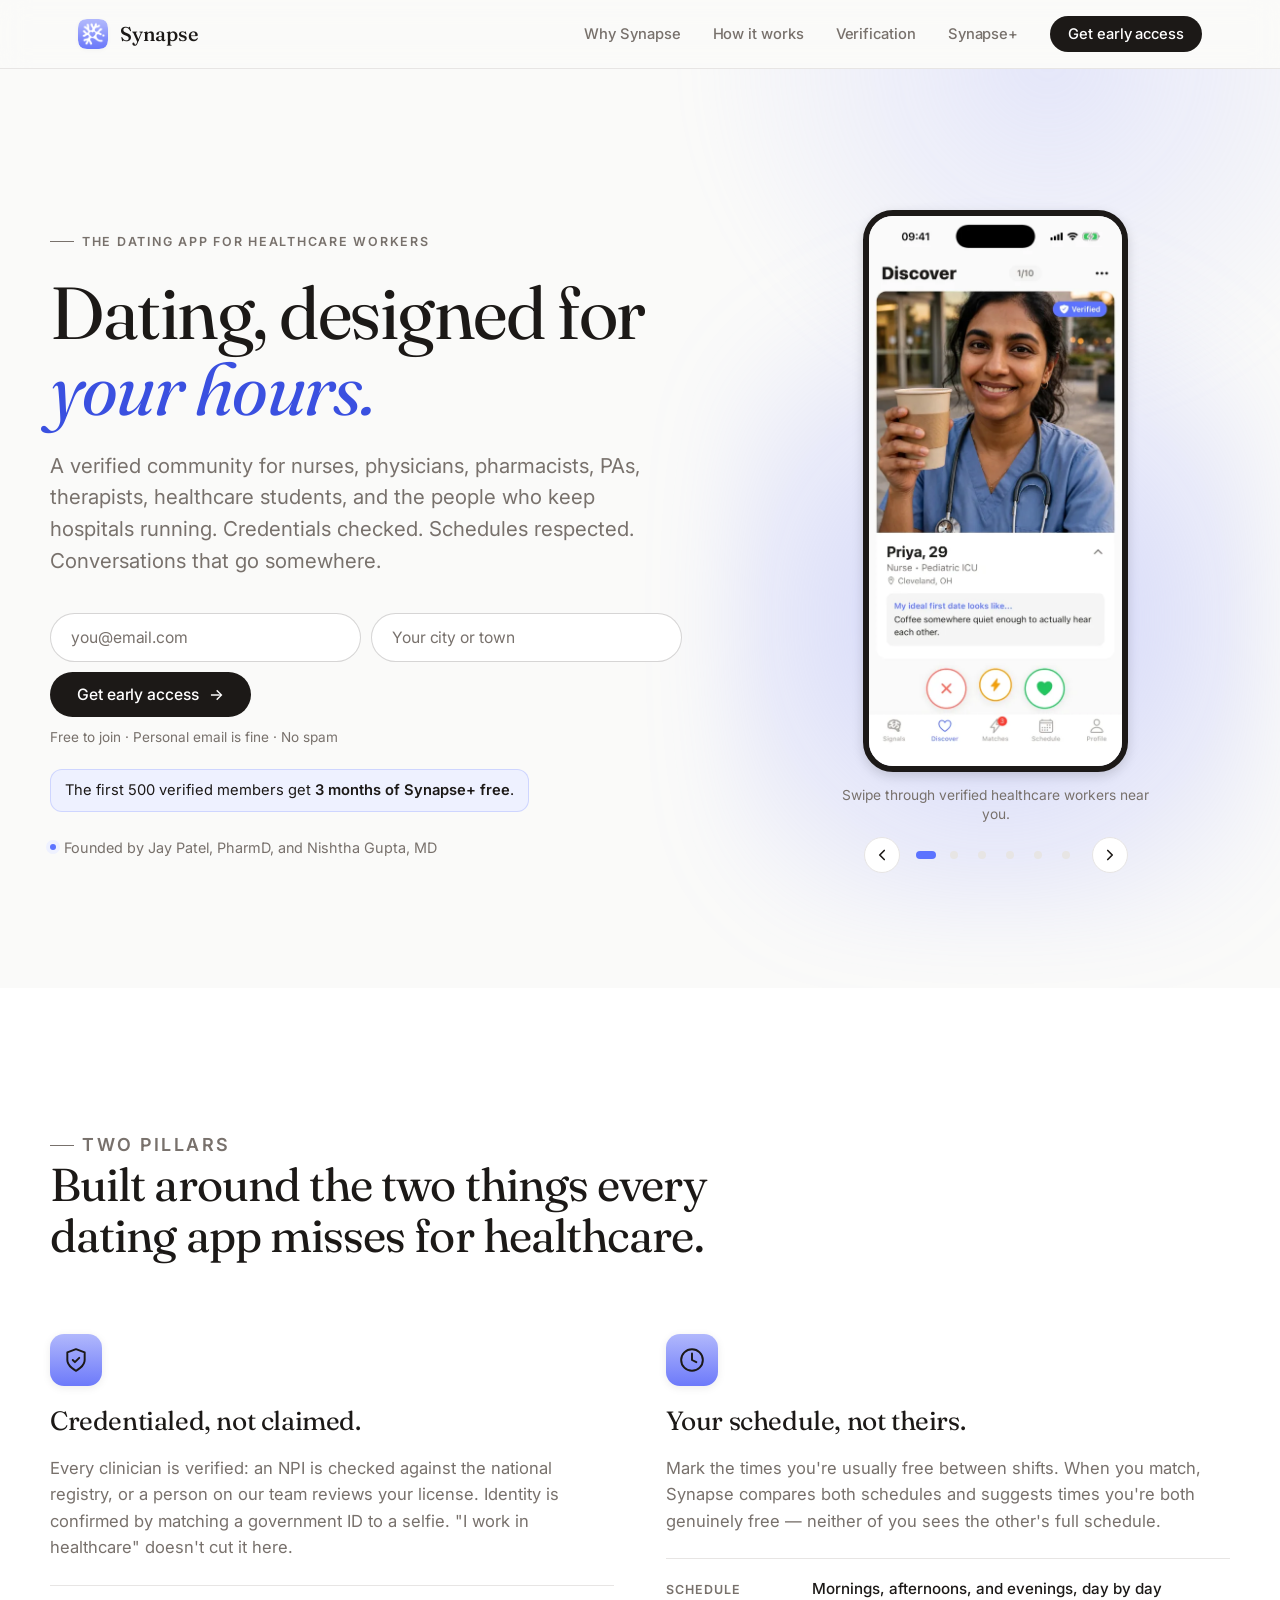
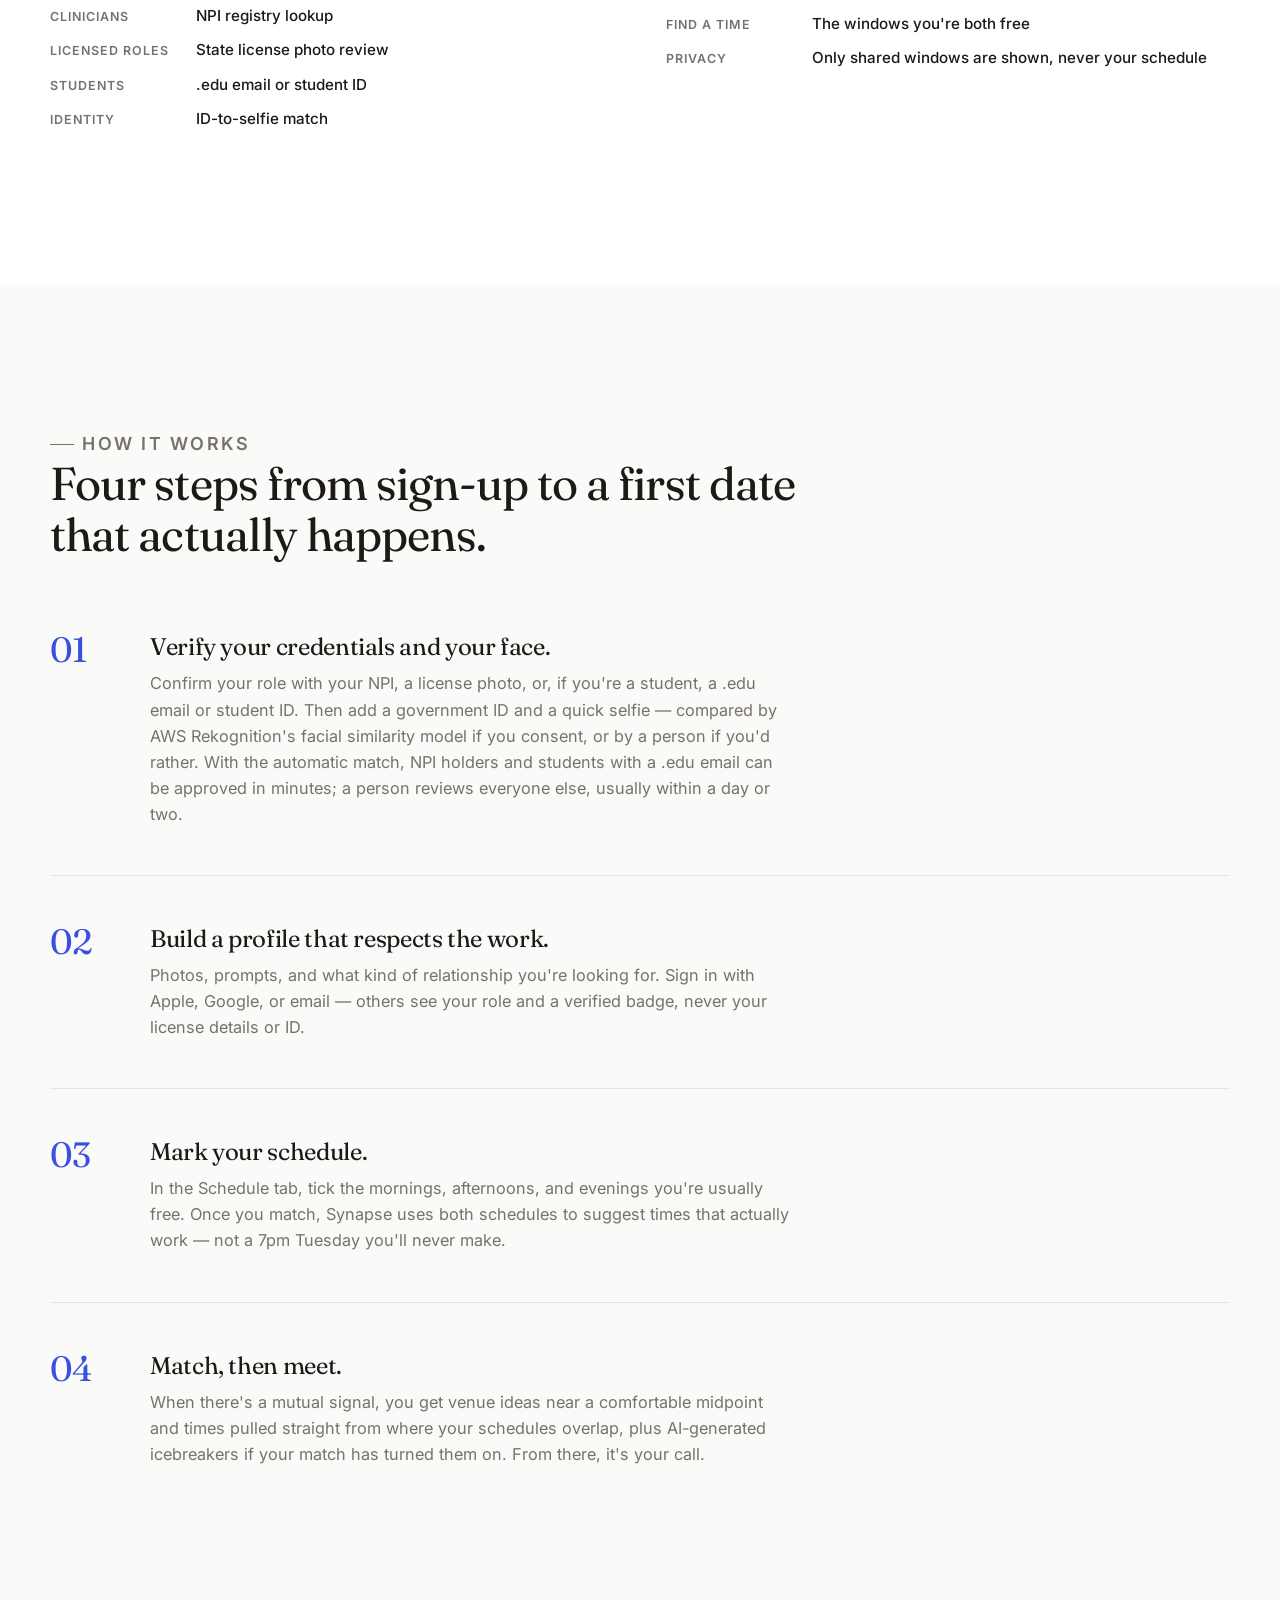
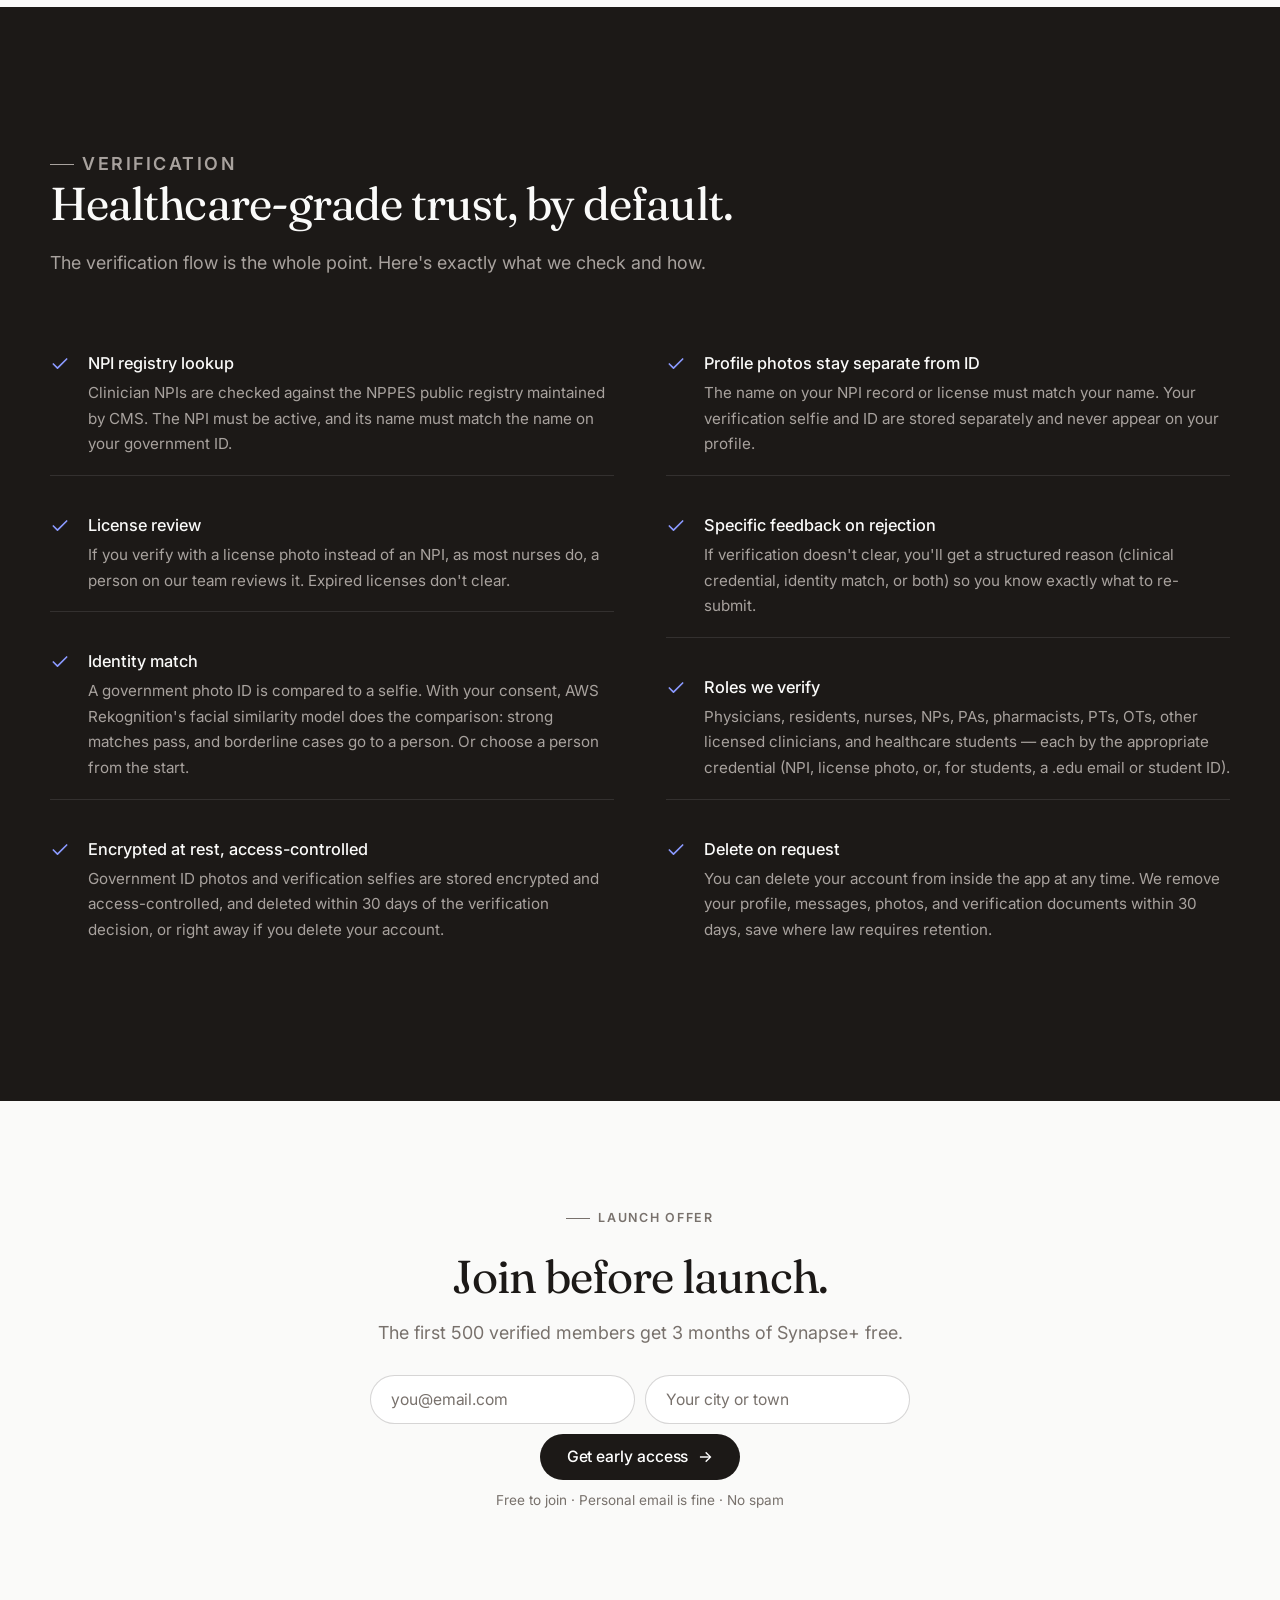
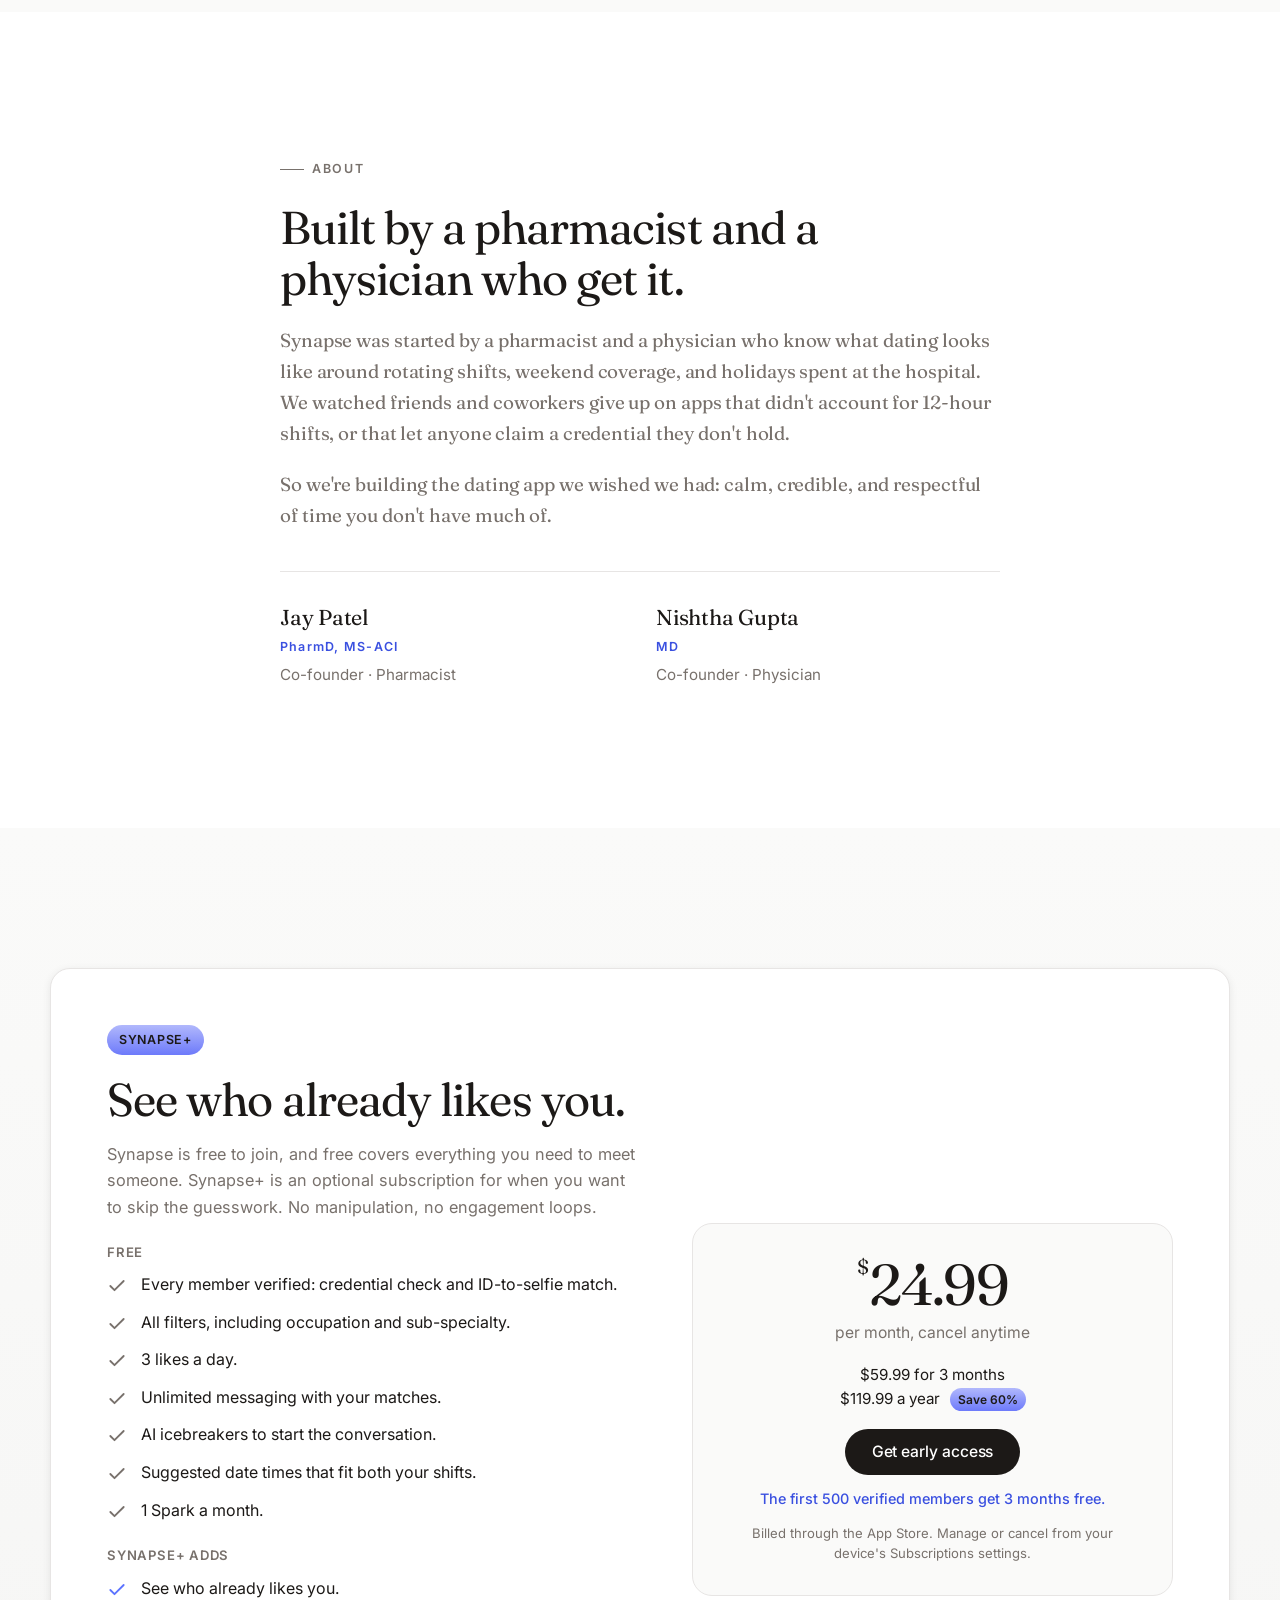
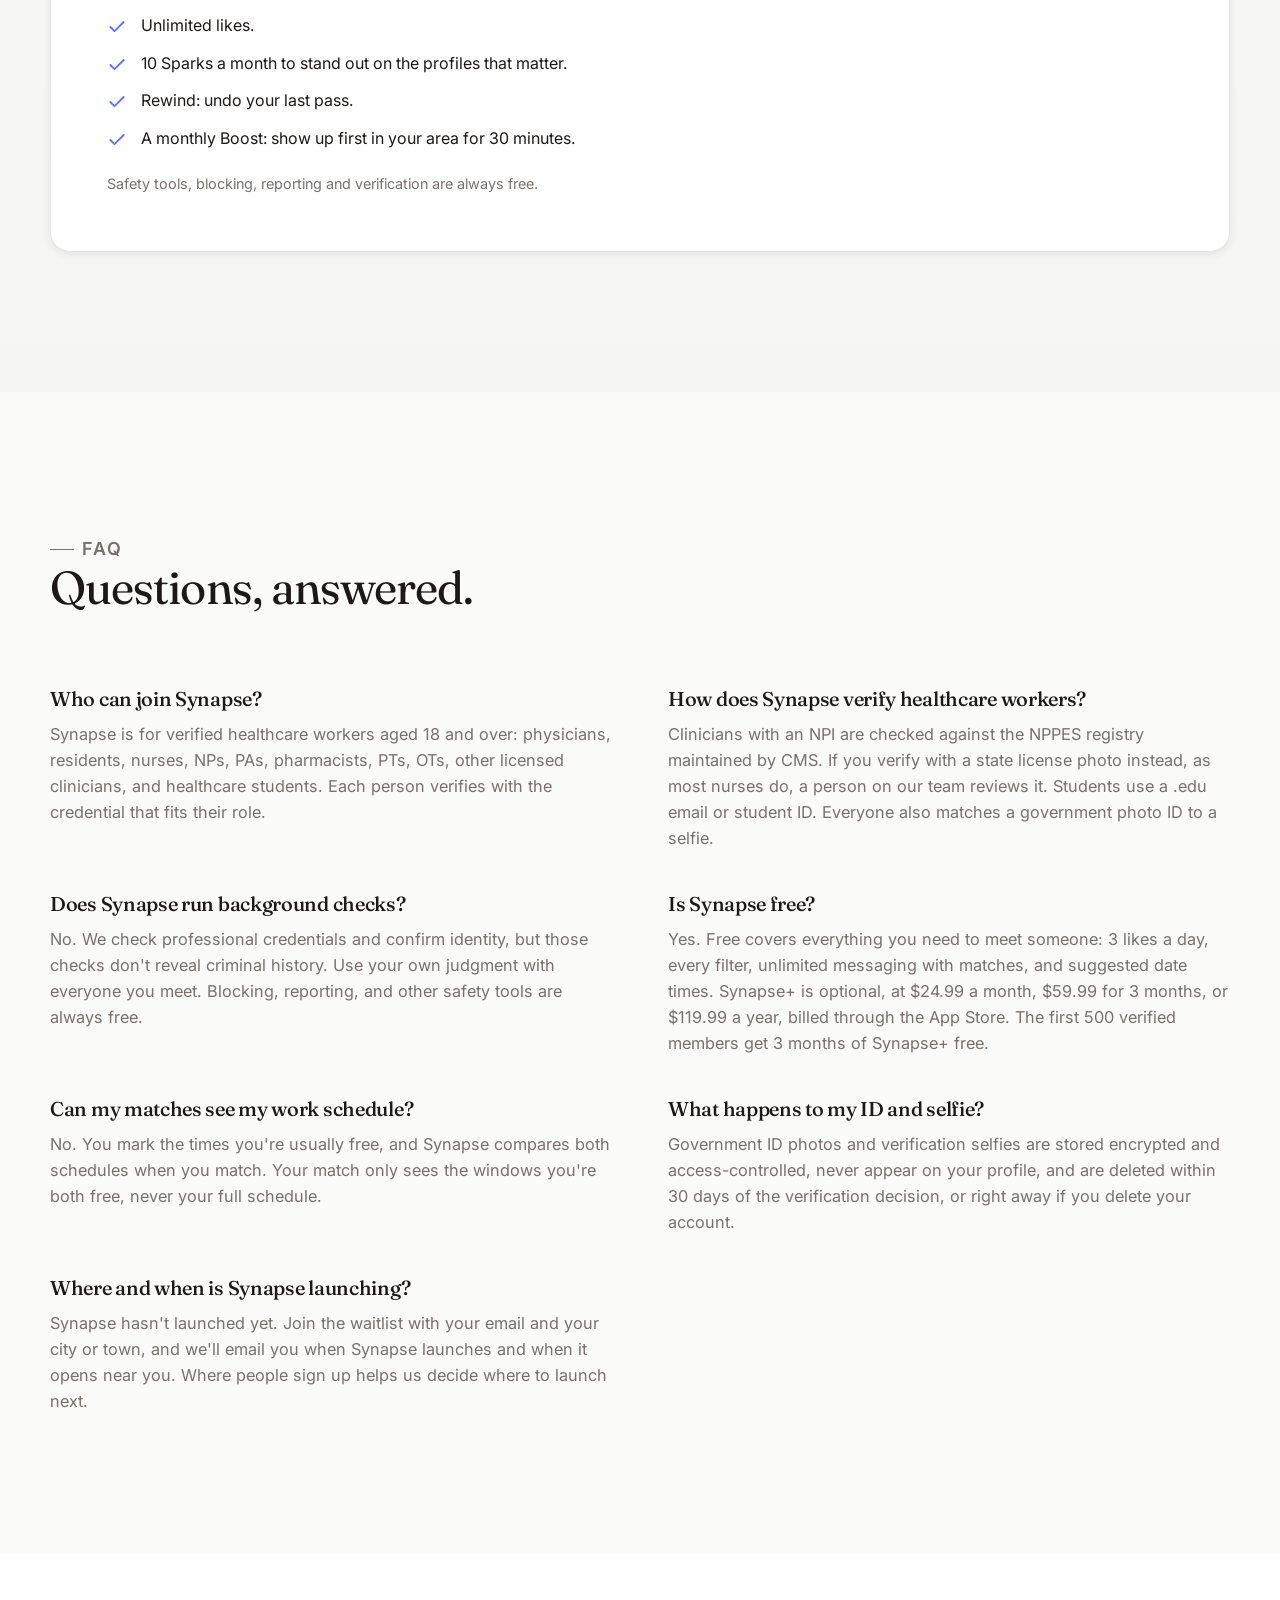
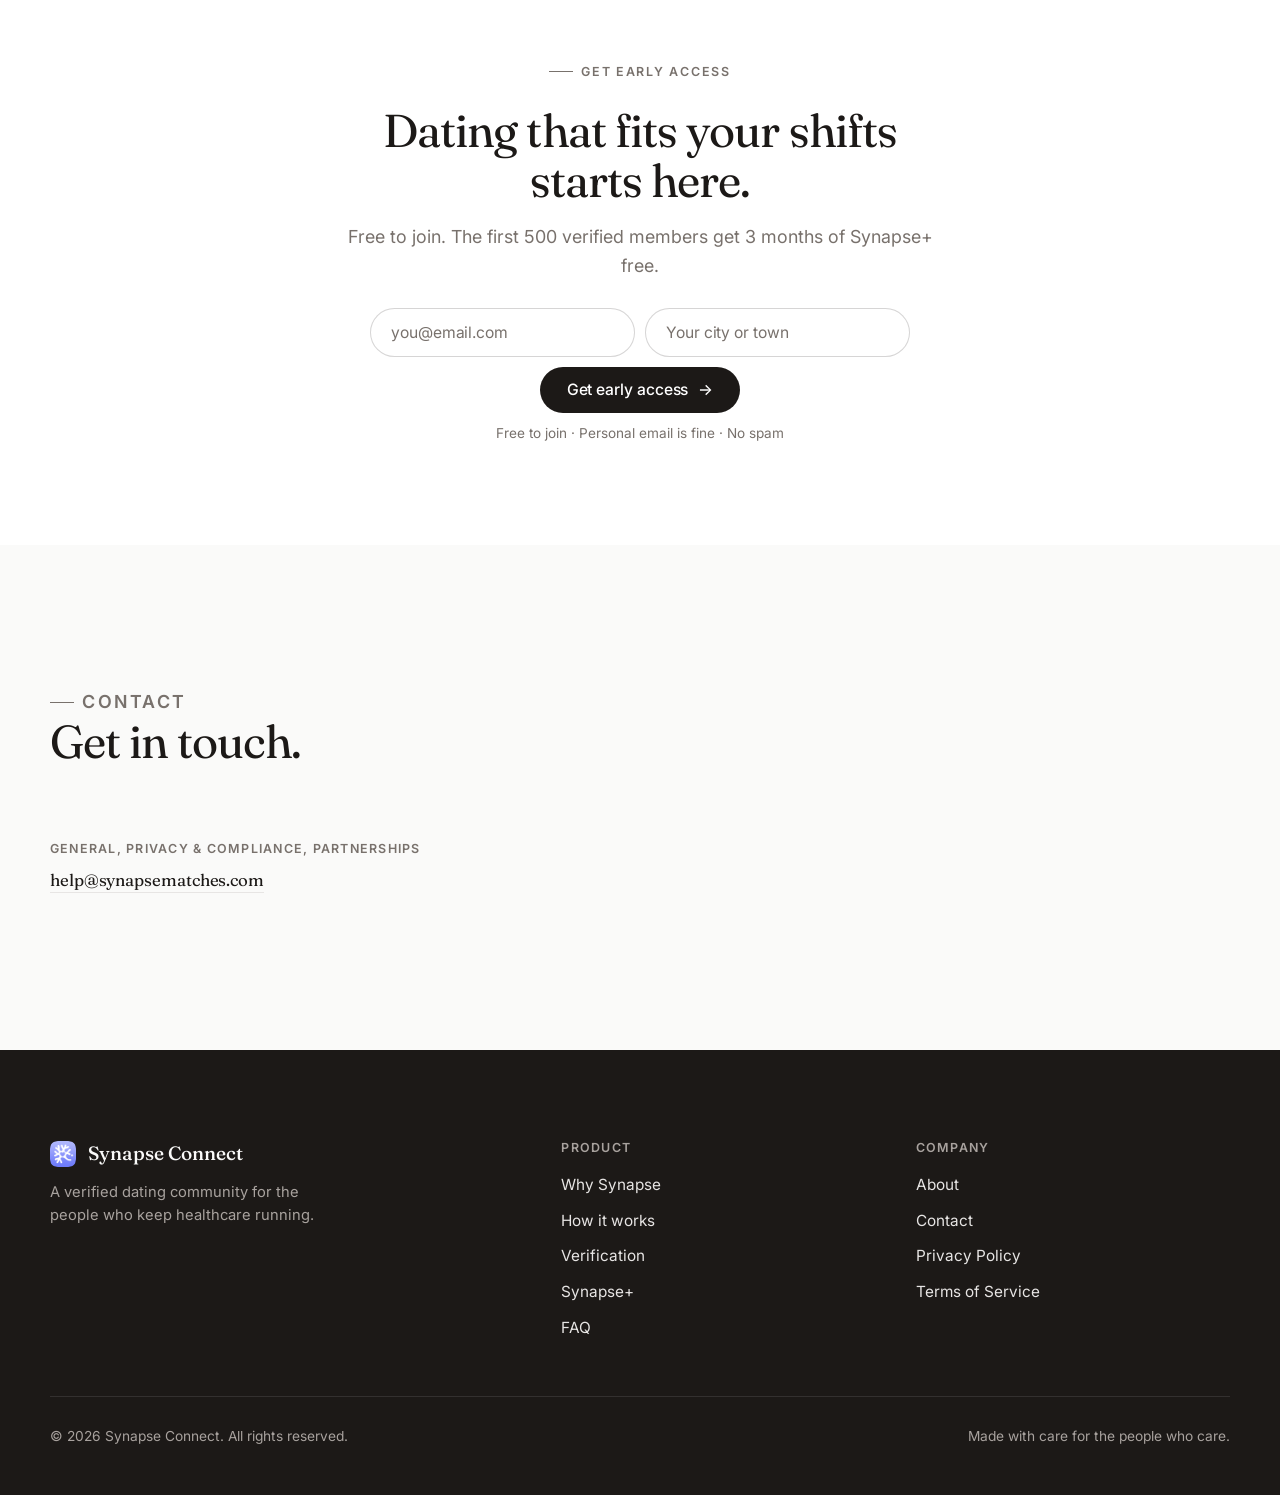
==== index.html @ 223172f9 "Site: shorten homepage title to 60 characters Co-Authored-By: Claude Opus 5.5 <noreply@anthropic.com" ====
<!DOCTYPE html>
<html lang="en">
<head>
  <meta charset="UTF-8" />
  <meta name="viewport" content="width=device-width, initial-scale=1.0" />
  <meta name="description" content="Synapse is the verified dating app for nurses, doctors and healthcare workers. Credentials checked, and date times suggested around your shifts." />
  <meta name="theme-color" content="#FAFAF9" />
  <title>Synapse: Dating App for Nurses, Doctors &amp; Healthcare Workers</title>
  <link rel="icon" type="image/png" sizes="32x32" href="icons/favicon-32.png" />
  <link rel="apple-touch-icon" href="icons/apple-touch-icon.png" />
  <link rel="canonical" href="https://synapsematches.com/" />
  <meta property="og:title" content="Synapse — Dating App for Nurses, Doctors &amp; Healthcare Workers" />
  <meta property="og:description" content="A verified dating community for clinicians and care teams. Credentials checked. Schedules respected." />
  <meta property="og:image" content="https://synapsematches.com/ds/icons/og-share.png" />
  <meta property="og:image:width" content="1200" />
  <meta property="og:image:height" content="630" />
  <meta property="og:image:alt" content="Synapse share card: &quot;Dating, designed for your hours.&quot; beside the white neuron mark on a blue gradient" />
  <meta property="og:url" content="https://synapsematches.com/" />
  <meta property="og:type" content="website" />
  <meta property="og:site_name" content="Synapse" />
  <meta name="twitter:card" content="summary_large_image" />
  <meta name="twitter:title" content="Synapse — Dating App for Nurses, Doctors &amp; Healthcare Workers" />
  <meta name="twitter:description" content="A verified dating community for clinicians and care teams. Credentials checked. Schedules respected." />
  <meta name="twitter:image" content="https://synapsematches.com/ds/icons/og-share.png" />
  <meta name="twitter:image:alt" content="Synapse share card: &quot;Dating, designed for your hours.&quot; beside the white neuron mark on a blue gradient" />
  <link rel="preconnect" href="https://fonts.googleapis.com" />
  <link rel="preconnect" href="https://fonts.gstatic.com" crossorigin />
  <!-- Load the Google Fonts CSS without blocking first paint; text shows in the fallback face until it arrives. -->
  <link rel="preload" as="style" href="https://fonts.googleapis.com/css2?family=Fraunces:opsz,wght@9..144,400;9..144,500&family=Inter:wght@400;500;600&display=swap" onload="this.onload=null;this.rel='stylesheet'" />
  <noscript><link rel="stylesheet" href="https://fonts.googleapis.com/css2?family=Fraunces:opsz,wght@9..144,400;9..144,500&family=Inter:wght@400;500;600&display=swap" /></noscript>
  <link rel="stylesheet" href="style.css?v=2026-10-27c" />
  <script type="application/ld+json">
  {
    "@context": "https://schema.org",
    "@graph": [
      {
        "@type": "Organization",
        "@id": "https://synapsematches.com/#org",
        "name": "Synapse Connect",
        "alternateName": "Synapse",
        "legalName": "Synapse Connect LLC",
        "url": "https://synapsematches.com/",
        "logo": "https://synapsematches.com/og-image.png",
        "email": "help@synapsematches.com",
        "contactPoint": { "@type": "ContactPoint", "contactType": "customer support", "email": "help@synapsematches.com" },
        "areaServed": { "@type": "Country", "name": "United States" },
        "description": "Synapse is a verified dating app for healthcare workers, with credentials checked against the NPI registry or reviewed by our team, and date times suggested around shift work.",
        "founder": [
          { "@type": "Person", "@id": "https://synapsematches.com/#founder-jay-patel", "name": "Jay Patel", "honorificSuffix": "PharmD, MS-ACI", "jobTitle": "Co-founder", "description": "Pharmacist" },
          { "@type": "Person", "@id": "https://synapsematches.com/#founder-nishtha-gupta", "name": "Nishtha Gupta", "honorificSuffix": "MD", "jobTitle": "Co-founder", "description": "Physician" }
        ]
      },
      {
        "@type": "WebSite",
        "@id": "https://synapsematches.com/#website",
        "url": "https://synapsematches.com/",
        "name": "Synapse",
        "publisher": { "@id": "https://synapsematches.com/#org" }
      }
    ]
  }
  </script>
</head>
<body>
  <!-- Cloudflare: show email addresses as plain text so crawlers and no-JS visitors can read them -->
  <!--email_off-->
  <header class="site-header">
    <nav class="nav" aria-label="Primary">
      <a href="#top" class="brand" aria-label="Synapse home">
        <img src="icons/brand-64.png" alt="" class="brand-mark" aria-hidden="true" />
        <span>Synapse</span>
      </a>
      <ul class="nav-links">
        <li><a href="#why">Why Synapse</a></li>
        <li><a href="#how">How it works</a></li>
        <li><a href="#trust">Verification</a></li>
        <li><a href="#plus">Synapse+</a></li>
        <li><a class="nav-cta" href="#waitlist">Get early access</a></li>
      </ul>
    </nav>
  </header>

  <main id="top">
    <section class="hero" aria-labelledby="hero-title">
      <div class="hero-inner">
        <div class="hero-copy">
          <h1 id="hero-title" class="eyebrow">The dating app for healthcare workers</h1>
          <p class="hero-title">Dating, designed for <span class="accent">your hours.</span></p>
          <p class="lede">
            A verified community for nurses, physicians, pharmacists, PAs, therapists, healthcare students, and the people who keep
            hospitals running. Credentials checked. Schedules respected. Conversations that go somewhere.
          </p>
          <div class="waitlist-block">
            <form id="waitlist" class="waitlist-form" novalidate>
              <label class="sr-only" for="waitlist-email">Email address</label>
              <input
                id="waitlist-email"
                class="waitlist-input"
                type="email"
                name="email"
                placeholder="you@email.com"
                autocomplete="email"
                required
              />
              <div class="waitlist-place">
                <label class="sr-only" for="waitlist-place">City or town</label>
                <input
                  id="waitlist-place"
                  class="waitlist-input"
                  type="text"
                  name="place"
                  placeholder="Your city or town"
                  autocomplete="off"
                  role="combobox"
                  aria-autocomplete="list"
                  aria-expanded="false"
                  aria-controls="waitlist-place-list"
                  required
                />
                <ul id="waitlist-place-list" class="waitlist-place-list" role="listbox" aria-label="Cities and towns" hidden></ul>
              </div>
              <input
                class="waitlist-hp"
                type="text"
                name="company"
                tabindex="-1"
                autocomplete="off"
                aria-hidden="true"
              />
              <button class="btn btn-primary btn-arrow" type="submit">Get early access</button>
            </form>
            <p class="waitlist-status" role="status" aria-live="polite"></p>
            <p class="waitlist-note">Free to join · Personal email is fine · No spam</p>
          </div>
          <p class="founding-offer">The first 500 verified members get <strong>3 months of Synapse+ free</strong>.</p>
          <p class="hero-meta">Founded by Jay Patel, PharmD, and Nishtha Gupta, MD</p>
        </div>
        <div class="hero-visual">
          <div class="hero-glow" aria-hidden="true"></div>
          <div class="app-tour" role="region" aria-roledescription="carousel" aria-label="A look inside the Synapse app">
            <div class="app-tour-track" tabindex="0">
              <figure class="app-tour-slide" aria-roledescription="slide" aria-label="1 of 6: Discover">
                <div class="app-tour-phone"><img src="assets/app/discover-priya.webp" width="520" height="1131" fetchpriority="high" decoding="async" alt="Synapse app, discover screen. Swipe through verified healthcare workers near you."></div>
                <figcaption>Swipe through verified healthcare workers near you.</figcaption>
              </figure>
              <figure class="app-tour-slide" aria-roledescription="slide" aria-label="2 of 6: Profile">
                <div class="app-tour-phone"><img src="assets/app/profile-marcus.webp" width="520" height="1131" loading="lazy" decoding="async" alt="Synapse app, profile screen. Tap a card to see their full profile and prompts."></div>
                <figcaption>Tap a card to see their full profile and prompts.</figcaption>
              </figure>
              <figure class="app-tour-slide" aria-roledescription="slide" aria-label="3 of 6: Schedule">
                <div class="app-tour-phone"><img src="assets/app/schedule.webp" width="520" height="1131" loading="lazy" decoding="async" alt="Synapse app, schedule screen. Mark when you’re free between shifts."></div>
                <figcaption>Mark when you’re free between shifts.</figcaption>
              </figure>
              <figure class="app-tour-slide" aria-roledescription="slide" aria-label="4 of 6: Find a time">
                <div class="app-tour-phone"><img src="assets/app/times.webp" width="520" height="1131" loading="lazy" decoding="async" alt="Synapse app, find a time screen. Synapse finds the times you’re both actually free."></div>
                <figcaption>Synapse finds the times you’re both actually free.</figcaption>
              </figure>
              <figure class="app-tour-slide" aria-roledescription="slide" aria-label="5 of 6: Chat">
                <div class="app-tour-phone"><img src="assets/app/chat.webp" width="520" height="1131" loading="lazy" decoding="async" alt="Synapse app, chat screen. Chat, then turn it into a real date."></div>
                <figcaption>Chat, then turn it into a real date.</figcaption>
              </figure>
              <figure class="app-tour-slide" aria-roledescription="slide" aria-label="6 of 6: Matches">
                <div class="app-tour-phone"><img src="assets/app/matches.webp" width="520" height="1131" loading="lazy" decoding="async" alt="Synapse app, matches screen. All your matches and conversations in one place."></div>
                <figcaption>All your matches and conversations in one place.</figcaption>
              </figure>
            </div>
            <div class="app-tour-controls">
              <button class="app-tour-arrow" type="button" data-dir="-1" aria-label="Previous screen">
                <svg width="18" height="18" viewBox="0 0 24 24" fill="none" stroke="currentColor" stroke-width="2.2" stroke-linecap="round" stroke-linejoin="round" aria-hidden="true"><polyline points="15 18 9 12 15 6"/></svg>
              </button>
              <div class="app-tour-dots" role="group" aria-label="Choose a screen"></div>
              <button class="app-tour-arrow" type="button" data-dir="1" aria-label="Next screen">
                <svg width="18" height="18" viewBox="0 0 24 24" fill="none" stroke="currentColor" stroke-width="2.2" stroke-linecap="round" stroke-linejoin="round" aria-hidden="true"><polyline points="9 18 15 12 9 6"/></svg>
              </button>
            </div>
          </div>
        </div>
      </div>
    </section>

    <section class="section section-paper" id="why" aria-labelledby="why-title">
      <div class="section-inner">
        <div class="section-head">
          <p class="eyebrow">Two pillars</p>
          <h2 id="why-title">Built around the two things every dating app misses for healthcare.</h2>
        </div>
        <div class="pillars">
          <article class="pillar">
            <div class="pillar-icon" aria-hidden="true">
              <svg width="26" height="26" viewBox="0 0 24 24" fill="none" stroke="currentColor" stroke-width="1.8" stroke-linecap="round" stroke-linejoin="round"><path d="M12 22s8-4 8-10V5l-8-3-8 3v7c0 6 8 10 8 10z"/><path d="M9 12l2 2 4-4"/></svg>
            </div>
            <h3>Credentialed, not claimed.</h3>
            <p>Every clinician is verified: an NPI is checked against the national registry, or a person on our team reviews your license. Identity is confirmed by matching a government ID to a selfie. "I work in healthcare" doesn't cut it here.</p>
            <dl class="pillar-detail">
              <div class="kv"><dt>Clinicians</dt><dd>NPI registry lookup</dd></div>
              <div class="kv"><dt>Licensed roles</dt><dd>State license photo review</dd></div>
              <div class="kv"><dt>Students</dt><dd>.edu email or student ID</dd></div>
              <div class="kv"><dt>Identity</dt><dd>ID-to-selfie match</dd></div>
            </dl>
          </article>
          <article class="pillar">
            <div class="pillar-icon" aria-hidden="true">
              <svg width="26" height="26" viewBox="0 0 24 24" fill="none" stroke="currentColor" stroke-width="1.8" stroke-linecap="round" stroke-linejoin="round"><circle cx="12" cy="12" r="10"/><path d="M12 6v6l4 2"/></svg>
            </div>
            <h3>Your schedule, not theirs.</h3>
            <p>Mark the times you're usually free between shifts. When you match, Synapse compares both schedules and suggests times you're both genuinely free — neither of you sees the other's full schedule.</p>
            <dl class="pillar-detail">
              <div class="kv"><dt>Schedule</dt><dd>Mornings, afternoons, and evenings, day by day</dd></div>
              <div class="kv"><dt>Find a time</dt><dd>The windows you're both free</dd></div>
              <div class="kv"><dt>Privacy</dt><dd>Only shared windows are shown, never your schedule</dd></div>
            </dl>
          </article>
        </div>
      </div>
    </section>

    <section class="section section-cream" id="how" aria-labelledby="how-title">
      <div class="section-inner">
        <div class="section-head">
          <p class="eyebrow">How it works</p>
          <h2 id="how-title">Four steps from sign-up to a first date that actually happens.</h2>
        </div>
        <ol class="steps">
          <li>
            <span class="step-num">01</span>
            <div>
              <h3>Verify your credentials and your face.</h3>
              <p>Confirm your role with your NPI, a license photo, or, if you're a student, a .edu email or student ID. Then add a government ID and a quick selfie — compared by AWS Rekognition's facial similarity model if you consent, or by a person if you'd rather. With the automatic match, NPI holders and students with a .edu email can be approved in minutes; a person reviews everyone else, usually within a day or two.</p>
            </div>
          </li>
          <li>
            <span class="step-num">02</span>
            <div>
              <h3>Build a profile that respects the work.</h3>
              <p>Photos, prompts, and what kind of relationship you're looking for. Sign in with Apple, Google, or email — others see your role and a verified badge, never your license details or ID.</p>
            </div>
          </li>
          <li>
            <span class="step-num">03</span>
            <div>
              <h3>Mark your schedule.</h3>
              <p>In the Schedule tab, tick the mornings, afternoons, and evenings you're usually free. Once you match, Synapse uses both schedules to suggest times that actually work — not a 7pm Tuesday you'll never make.</p>
            </div>
          </li>
          <li>
            <span class="step-num">04</span>
            <div>
              <h3>Match, then meet.</h3>
              <p>When there's a mutual signal, you get venue ideas near a comfortable midpoint and times pulled straight from where your schedules overlap, plus AI-generated icebreakers if your match has turned them on. From there, it's your call.</p>
            </div>
          </li>
        </ol>
      </div>
    </section>

    <section class="section section-ink" id="trust" aria-labelledby="trust-title">
      <div class="section-inner">
        <div class="section-head">
          <p class="eyebrow">Verification</p>
          <h2 id="trust-title">Healthcare-grade trust, by default.</h2>
          <p>The verification flow is the whole point. Here's exactly what we check and how.</p>
        </div>
        <div class="trust-grid">
          <div>
            <ul class="trust-list">
              <li>
                <svg width="20" height="20" viewBox="0 0 24 24" fill="none" stroke="currentColor" stroke-width="2" stroke-linecap="round" stroke-linejoin="round"><path d="M20 6L9 17l-5-5"/></svg>
                <div>
                  <strong>NPI registry lookup</strong>
                  <span>Clinician NPIs are checked against the NPPES public registry maintained by CMS. The NPI must be active, and its name must match the name on your government ID.</span>
                </div>
              </li>
              <li>
                <svg width="20" height="20" viewBox="0 0 24 24" fill="none" stroke="currentColor" stroke-width="2" stroke-linecap="round" stroke-linejoin="round"><path d="M20 6L9 17l-5-5"/></svg>
                <div>
                  <strong>License review</strong>
                  <span>If you verify with a license photo instead of an NPI, as most nurses do, a person on our team reviews it. Expired licenses don't clear.</span>
                </div>
              </li>
              <li>
                <svg width="20" height="20" viewBox="0 0 24 24" fill="none" stroke="currentColor" stroke-width="2" stroke-linecap="round" stroke-linejoin="round"><path d="M20 6L9 17l-5-5"/></svg>
                <div>
                  <strong>Identity match</strong>
                  <span>A government photo ID is compared to a selfie. With your consent, AWS Rekognition's facial similarity model does the comparison: strong matches pass, and borderline cases go to a person. Or choose a person from the start.</span>
                </div>
              </li>
              <li>
                <svg width="20" height="20" viewBox="0 0 24 24" fill="none" stroke="currentColor" stroke-width="2" stroke-linecap="round" stroke-linejoin="round"><path d="M20 6L9 17l-5-5"/></svg>
                <div>
                  <strong>Encrypted at rest, access-controlled</strong>
                  <span>Government ID photos and verification selfies are stored encrypted and access-controlled, and deleted within 30 days of the verification decision, or right away if you delete your account.</span>
                </div>
              </li>
            </ul>
          </div>
          <div>
            <ul class="trust-list">
              <li>
                <svg width="20" height="20" viewBox="0 0 24 24" fill="none" stroke="currentColor" stroke-width="2" stroke-linecap="round" stroke-linejoin="round"><path d="M20 6L9 17l-5-5"/></svg>
                <div>
                  <strong>Profile photos stay separate from ID</strong>
                  <span>The name on your NPI record or license must match your name. Your verification selfie and ID are stored separately and never appear on your profile.</span>
                </div>
              </li>
              <li>
                <svg width="20" height="20" viewBox="0 0 24 24" fill="none" stroke="currentColor" stroke-width="2" stroke-linecap="round" stroke-linejoin="round"><path d="M20 6L9 17l-5-5"/></svg>
                <div>
                  <strong>Specific feedback on rejection</strong>
                  <span>If verification doesn't clear, you'll get a structured reason (clinical credential, identity match, or both) so you know exactly what to re-submit.</span>
                </div>
              </li>
              <li>
                <svg width="20" height="20" viewBox="0 0 24 24" fill="none" stroke="currentColor" stroke-width="2" stroke-linecap="round" stroke-linejoin="round"><path d="M20 6L9 17l-5-5"/></svg>
                <div>
                  <strong>Roles we verify</strong>
                  <span>Physicians, residents, nurses, NPs, PAs, pharmacists, PTs, OTs, other licensed clinicians, and healthcare students — each by the appropriate credential (NPI, license photo, or, for students, a .edu email or student ID).</span>
                </div>
              </li>
              <li>
                <svg width="20" height="20" viewBox="0 0 24 24" fill="none" stroke="currentColor" stroke-width="2" stroke-linecap="round" stroke-linejoin="round"><path d="M20 6L9 17l-5-5"/></svg>
                <div>
                  <strong>Delete on request</strong>
                  <span>You can delete your account from inside the app at any time. We remove your profile, messages, photos, and verification documents within 30 days, save where law requires retention.</span>
                </div>
              </li>
            </ul>
          </div>
        </div>
      </div>
    </section>


    <section class="section section-cream cta-band" id="join" aria-labelledby="join-title">
      <div class="section-inner cta-band-inner">
        <p class="eyebrow">Launch offer</p>
        <h2 id="join-title">Join before launch.</h2>
        <p class="cta-band-lede">The first 500 verified members get 3 months of Synapse+ free.</p>
        <div class="waitlist-block">
            <form class="waitlist-form" novalidate>
              <label class="sr-only" for="waitlist-email-2">Email address</label>
              <input
                id="waitlist-email-2"
                class="waitlist-input"
                type="email"
                name="email"
                placeholder="you@email.com"
                autocomplete="email"
                required
              />
              <div class="waitlist-place">
                <label class="sr-only" for="waitlist-place-2">City or town</label>
                <input
                  id="waitlist-place-2"
                  class="waitlist-input"
                  type="text"
                  name="place"
                  placeholder="Your city or town"
                  autocomplete="off"
                  role="combobox"
                  aria-autocomplete="list"
                  aria-expanded="false"
                  aria-controls="waitlist-place-list-2"
                  required
                />
                <ul id="waitlist-place-list-2" class="waitlist-place-list" role="listbox" aria-label="Cities and towns" hidden></ul>
              </div>
              <input
                class="waitlist-hp"
                type="text"
                name="company"
                tabindex="-1"
                autocomplete="off"
                aria-hidden="true"
              />
              <button class="btn btn-primary btn-arrow" type="submit">Get early access</button>
            </form>
            <p class="waitlist-status" role="status" aria-live="polite"></p>
            <p class="waitlist-note">Free to join · Personal email is fine · No spam</p>
          </div>
      </div>
    </section>

    <section class="section section-paper" id="about" aria-labelledby="about-title">
      <div class="section-inner section-prose">
        <p class="eyebrow">About</p>
        <h2 id="about-title">Built by a pharmacist and a physician who get it.</h2>
        <p class="about-body">
          Synapse was started by a pharmacist and a physician who know what dating looks like around rotating shifts,
          weekend coverage, and holidays spent at the hospital. We watched friends and coworkers give up on
          apps that didn't account for 12-hour shifts, or that let anyone claim a credential they don't hold.
        </p>
        <p class="about-body">
          So we're building the dating app we wished we had: calm, credible, and respectful of time you don't
          have much of.
        </p>
        <ul class="founders" aria-label="Founders">
          <li class="founder">
            <p class="founder-name">Jay Patel</p>
            <p class="founder-cred">PharmD, MS-ACI</p>
            <p class="founder-role">Co-founder · Pharmacist</p>
          </li>
          <li class="founder">
            <p class="founder-name">Nishtha Gupta</p>
            <p class="founder-cred">MD</p>
            <p class="founder-role">Co-founder · Physician</p>
          </li>
        </ul>
      </div>
    </section>

    <section class="section plus" id="plus" aria-labelledby="plus-title">
      <div class="section-inner">
        <div class="plus-card">
          <div>
            <span class="plus-tag">Synapse+</span>
            <h2 id="plus-title">See who already likes you.</h2>
            <p>Synapse is free to join, and free covers everything you need to meet someone. Synapse+ is an optional subscription for when you want to skip the guesswork. No manipulation, no engagement loops.</p>
            <h3 class="plan-label">Free</h3>
            <ul class="plus-features plan-free">
              <li>
                <svg width="20" height="20" viewBox="0 0 24 24" fill="none" stroke="currentColor" stroke-width="2.2" stroke-linecap="round" stroke-linejoin="round" aria-hidden="true"><path d="M20 6L9 17l-5-5"/></svg>
                <span>Every member verified: credential check and ID-to-selfie match.</span>
              </li>
              <li>
                <svg width="20" height="20" viewBox="0 0 24 24" fill="none" stroke="currentColor" stroke-width="2.2" stroke-linecap="round" stroke-linejoin="round" aria-hidden="true"><path d="M20 6L9 17l-5-5"/></svg>
                <span>All filters, including occupation and sub-specialty.</span>
              </li>
              <li>
                <svg width="20" height="20" viewBox="0 0 24 24" fill="none" stroke="currentColor" stroke-width="2.2" stroke-linecap="round" stroke-linejoin="round" aria-hidden="true"><path d="M20 6L9 17l-5-5"/></svg>
                <span>3 likes a day.</span>
              </li>
              <li>
                <svg width="20" height="20" viewBox="0 0 24 24" fill="none" stroke="currentColor" stroke-width="2.2" stroke-linecap="round" stroke-linejoin="round" aria-hidden="true"><path d="M20 6L9 17l-5-5"/></svg>
                <span>Unlimited messaging with your matches.</span>
              </li>
              <li>
                <svg width="20" height="20" viewBox="0 0 24 24" fill="none" stroke="currentColor" stroke-width="2.2" stroke-linecap="round" stroke-linejoin="round" aria-hidden="true"><path d="M20 6L9 17l-5-5"/></svg>
                <span>AI icebreakers to start the conversation.</span>
              </li>
              <li>
                <svg width="20" height="20" viewBox="0 0 24 24" fill="none" stroke="currentColor" stroke-width="2.2" stroke-linecap="round" stroke-linejoin="round" aria-hidden="true"><path d="M20 6L9 17l-5-5"/></svg>
                <span>Suggested date times that fit both your shifts.</span>
              </li>
              <li>
                <svg width="20" height="20" viewBox="0 0 24 24" fill="none" stroke="currentColor" stroke-width="2.2" stroke-linecap="round" stroke-linejoin="round" aria-hidden="true"><path d="M20 6L9 17l-5-5"/></svg>
                <span>1 Spark a month.</span>
              </li>
            </ul>
            <h3 class="plan-label">Synapse+ adds</h3>
            <ul class="plus-features">
              <li>
                <svg width="20" height="20" viewBox="0 0 24 24" fill="none" stroke="currentColor" stroke-width="2.2" stroke-linecap="round" stroke-linejoin="round" aria-hidden="true"><path d="M20 6L9 17l-5-5"/></svg>
                <span>See who already likes you.</span>
              </li>
              <li>
                <svg width="20" height="20" viewBox="0 0 24 24" fill="none" stroke="currentColor" stroke-width="2.2" stroke-linecap="round" stroke-linejoin="round" aria-hidden="true"><path d="M20 6L9 17l-5-5"/></svg>
                <span>Unlimited likes.</span>
              </li>
              <li>
                <svg width="20" height="20" viewBox="0 0 24 24" fill="none" stroke="currentColor" stroke-width="2.2" stroke-linecap="round" stroke-linejoin="round" aria-hidden="true"><path d="M20 6L9 17l-5-5"/></svg>
                <span>10 Sparks a month to stand out on the profiles that matter.</span>
              </li>
              <li>
                <svg width="20" height="20" viewBox="0 0 24 24" fill="none" stroke="currentColor" stroke-width="2.2" stroke-linecap="round" stroke-linejoin="round" aria-hidden="true"><path d="M20 6L9 17l-5-5"/></svg>
                <span>Rewind: undo your last pass.</span>
              </li>
              <li>
                <svg width="20" height="20" viewBox="0 0 24 24" fill="none" stroke="currentColor" stroke-width="2.2" stroke-linecap="round" stroke-linejoin="round" aria-hidden="true"><path d="M20 6L9 17l-5-5"/></svg>
                <span>A monthly Boost: show up first in your area for 30 minutes.</span>
              </li>
            </ul>
            <p class="plan-safety">Safety tools, blocking, reporting and verification are always free.</p>
          </div>
          <aside class="plus-price" aria-label="Synapse+ pricing">
            <div class="amount"><sup>$</sup>24.99</div>
            <span class="period">per month, cancel anytime</span>
            <p class="plan-options">$59.99 for 3 months<br>$119.99 a year <span class="plan-save">Save 60%</span></p>
            <a class="btn btn-primary" href="#waitlist">Get early access</a>
            <p class="plus-founding">The first 500 verified members get 3 months free.</p>
            <p class="fine">Billed through the App Store. Manage or cancel from your device's Subscriptions settings.</p>
          </aside>
        </div>
      </div>
    </section>

    <section class="section section-cream" id="faq" aria-labelledby="faq-title">
      <div class="section-inner">
        <div class="section-head">
          <p class="eyebrow">FAQ</p>
          <h2 id="faq-title">Questions, answered.</h2>
        </div>
        <div class="faq-list">
          <div class="faq-item">
            <h3>Who can join Synapse?</h3>
            <p>Synapse is for verified healthcare workers aged 18 and over: physicians, residents, nurses, NPs, PAs, pharmacists, PTs, OTs, other licensed clinicians, and healthcare students. Each person verifies with the credential that fits their role.</p>
          </div>
          <div class="faq-item">
            <h3>How does Synapse verify healthcare workers?</h3>
            <p>Clinicians with an NPI are checked against the NPPES registry maintained by CMS. If you verify with a state license photo instead, as most nurses do, a person on our team reviews it. Students use a .edu email or student ID. Everyone also matches a government photo ID to a selfie.</p>
          </div>
          <div class="faq-item">
            <h3>Does Synapse run background checks?</h3>
            <p>No. We check professional credentials and confirm identity, but those checks don't reveal criminal history. Use your own judgment with everyone you meet. Blocking, reporting, and other safety tools are always free.</p>
          </div>
          <div class="faq-item">
            <h3>Is Synapse free?</h3>
            <p>Yes. Free covers everything you need to meet someone: 3 likes a day, every filter, unlimited messaging with matches, and suggested date times. Synapse+ is optional, at $24.99 a month, $59.99 for 3 months, or $119.99 a year, billed through the App Store. The first 500 verified members get 3 months of Synapse+ free.</p>
          </div>
          <div class="faq-item">
            <h3>Can my matches see my work schedule?</h3>
            <p>No. You mark the times you're usually free, and Synapse compares both schedules when you match. Your match only sees the windows you're both free, never your full schedule.</p>
          </div>
          <div class="faq-item">
            <h3>What happens to my ID and selfie?</h3>
            <p>Government ID photos and verification selfies are stored encrypted and access-controlled, never appear on your profile, and are deleted within 30 days of the verification decision, or right away if you delete your account.</p>
          </div>
          <div class="faq-item">
            <h3>Where and when is Synapse launching?</h3>
            <p>Synapse hasn't launched yet. Join the waitlist with your email and your city or town, and we'll email you when Synapse launches and when it opens near you. Where people sign up helps us decide where to launch next.</p>
          </div>
        </div>
      </div>
    </section>

    <section class="section section-paper cta-band" id="join-final" aria-labelledby="join-final-title">
      <div class="section-inner cta-band-inner">
        <p class="eyebrow">Get early access</p>
        <h2 id="join-final-title">Dating that fits your shifts starts here.</h2>
        <p class="cta-band-lede">Free to join. The first 500 verified members get 3 months of Synapse+ free.</p>
        <div class="waitlist-block">
            <form class="waitlist-form" novalidate>
              <label class="sr-only" for="waitlist-email-3">Email address</label>
              <input
                id="waitlist-email-3"
                class="waitlist-input"
                type="email"
                name="email"
                placeholder="you@email.com"
                autocomplete="email"
                required
              />
              <div class="waitlist-place">
                <label class="sr-only" for="waitlist-place-3">City or town</label>
                <input
                  id="waitlist-place-3"
                  class="waitlist-input"
                  type="text"
                  name="place"
                  placeholder="Your city or town"
                  autocomplete="off"
                  role="combobox"
                  aria-autocomplete="list"
                  aria-expanded="false"
                  aria-controls="waitlist-place-list-3"
                  required
                />
                <ul id="waitlist-place-list-3" class="waitlist-place-list" role="listbox" aria-label="Cities and towns" hidden></ul>
              </div>
              <input
                class="waitlist-hp"
                type="text"
                name="company"
                tabindex="-1"
                autocomplete="off"
                aria-hidden="true"
              />
              <button class="btn btn-primary btn-arrow" type="submit">Get early access</button>
            </form>
            <p class="waitlist-status" role="status" aria-live="polite"></p>
            <p class="waitlist-note">Free to join · Personal email is fine · No spam</p>
          </div>
      </div>
    </section>

    <section class="section section-cream" id="contact" aria-labelledby="contact-title">
      <div class="section-inner">
        <div class="section-head">
          <p class="eyebrow">Contact</p>
          <h2 id="contact-title">Get in touch.</h2>
        </div>
        <dl class="contact-grid">
          <div class="contact-item">
            <dt>General, privacy &amp; compliance, partnerships</dt>
            <dd><a href="mailto:help@synapsematches.com">help@synapsematches.com</a></dd>
          </div>
        </dl>
      </div>
    </section>
  </main>

  <footer class="site-footer">
    <div class="footer-inner">
      <div>
        <p class="footer-brand">
          <img src="icons/brand-64.png" alt="" class="footer-mark" aria-hidden="true" />
          Synapse Connect
        </p>
        <p class="footer-tag">A verified dating community for the people who keep healthcare running.</p>
      </div>
      <div class="footer-col">
        <h4>Product</h4>
        <ul>
          <li><a href="#why">Why Synapse</a></li>
          <li><a href="#how">How it works</a></li>
          <li><a href="#trust">Verification</a></li>
          <li><a href="#plus">Synapse+</a></li>
          <li><a href="#faq">FAQ</a></li>
        </ul>
      </div>
      <div class="footer-col">
        <h4>Company</h4>
        <ul>
          <li><a href="#about">About</a></li>
          <li><a href="mailto:help@synapsematches.com">Contact</a></li>
          <li><a href="privacy.html">Privacy Policy</a></li>
          <li><a href="terms.html">Terms of Service</a></li>
        </ul>
      </div>
    </div>
    <div class="footer-bottom">
      <p>&copy; 2026 Synapse Connect. All rights reserved.</p>
      <p>Made with care for the people who care.</p>
    </div>
  </footer>

  <script>
    (function () {
      var ENDPOINT = 'https://odpmtcscrhjisxpajpto.supabase.co/functions/v1/join-waitlist';
      var SHARE_URL = 'https://synapsematches.com/?ref=share';
      var SHARE_TEXT = 'I just joined the waitlist for Synapse, a verified dating app for healthcare workers. The first 500 verified members get 3 months of Synapse+ free.';
      var EMAIL_RE = /^[^\s@]+@[^\s@]+\.[^\s@]{2,}$/;
      var PLACE_ERROR = 'Please choose your city or town from the list.';
      var MAX_MATCHES = 8;
      var placesPromise = null;

      // The US city/town list (Census Gazetteer, scripts/build-us-places.mjs), fetched once on first focus.
      function loadPlaces() {
        if (!placesPromise) {
          placesPromise = fetch('assets/us-places.json')
            .then(function (res) { if (!res.ok) throw new Error('Failed to fetch'); return res.json(); })
            .then(function (rows) {
              return rows.map(function (row) {
                var p = row.split('|');
                return { city: p[0], state: p[1], geoid: p[2], lat: +p[3], lon: +p[4], key: p[0].toLowerCase() };
              });
            })
            .catch(function (err) { placesPromise = null; throw err; });
        }
        return placesPromise;
      }

      // "spring" or "springfield, i": names that start with it first, then names with a word that does.
      function searchPlaces(places, query) {
        var parts = query.toLowerCase().split(',');
        var name = parts[0].trim();
        var state = (parts[1] || '').trim().toUpperCase();
        if (name.length < 2) return [];
        var starts = [], words = [];
        for (var i = 0; i < places.length && starts.length < MAX_MATCHES; i++) {
          var p = places[i];
          if (state && p.state.indexOf(state) !== 0) continue;
          var at = p.key.indexOf(name);
          if (at === 0) starts.push(p);
          else if (at > 0 && words.length < MAX_MATCHES && /[\s\-]/.test(p.key.charAt(at - 1))) words.push(p);
        }
        return starts.concat(words).slice(0, MAX_MATCHES);
      }

      function placeLabel(p) { return p.city + ', ' + p.state; }

      // An accessible combobox on the city field; form.placeChoice is the picked place or null.
      function setupPlaceField(form) {
        var input = form.querySelector('input[name="place"]');
        var list = form.querySelector('.waitlist-place-list');
        var status = form.parentNode.querySelector('.waitlist-status');
        if (!input || !list) return;
        var matches = [];
        var active = -1;
        form.placeChoice = null;
        form.placeInput = input;

        function resetActive() {
          active = -1;
          input.removeAttribute('aria-activedescendant');
        }

        function close() {
          list.hidden = true;
          input.setAttribute('aria-expanded', 'false');
          resetActive();
        }

        function setActive(i) {
          var items = list.querySelectorAll('[role="option"]:not([aria-disabled])');
          if (!items.length) return;
          active = (i + items.length) % items.length;
          for (var k = 0; k < items.length; k++) items[k].setAttribute('aria-selected', k === active ? 'true' : 'false');
          input.setAttribute('aria-activedescendant', items[active].id);
          items[active].scrollIntoView({ block: 'nearest' });
        }

        function choose(i) {
          var p = matches[i];
          if (!p) return;
          form.placeChoice = p;
          input.value = placeLabel(p);
          close();
        }

        function render() {
          list.innerHTML = '';
          resetActive();
          if (!matches.length) {
            var none = document.createElement('li');
            none.setAttribute('role', 'option');
            none.setAttribute('aria-disabled', 'true');
            none.className = 'is-empty';
            none.textContent = 'No US city or town matches that.';
            list.appendChild(none);
          }
          matches.forEach(function (p, i) {
            var li = document.createElement('li');
            li.id = list.id + '-' + i;
            li.setAttribute('role', 'option');
            li.setAttribute('aria-selected', 'false');
            li.textContent = placeLabel(p);
            // mousedown, not click, so the input keeps focus.
            li.addEventListener('mousedown', function (e) { e.preventDefault(); choose(i); });
            list.appendChild(li);
          });
          list.hidden = false;
          input.setAttribute('aria-expanded', 'true');
        }

        function update() {
          var query = input.value;
          if (query.trim().length < 2) { matches = []; close(); return; }
          loadPlaces().then(function (places) {
            if (input.value !== query) return; // a newer keystroke is already handled
            matches = searchPlaces(places, query);
            status.textContent = '';
            status.className = 'waitlist-status';
            render();
          }, function () {
            // The list didn't load; the next keystroke tries again.
            close();
            status.textContent = 'Network error — please try again.';
            status.className = 'waitlist-status is-error';
          });
        }

        input.addEventListener('focus', function () { loadPlaces().catch(function () {}); });
        input.addEventListener('input', function () { form.placeChoice = null; update(); });
        input.addEventListener('blur', close);
        input.addEventListener('keydown', function (e) {
          if (list.hidden) {
            if (e.key === 'ArrowDown' && !form.placeChoice) { update(); e.preventDefault(); }
            return;
          }
          if (e.key === 'ArrowDown') { setActive(active + 1); e.preventDefault(); }
          else if (e.key === 'ArrowUp') { setActive(active - 1); e.preventDefault(); }
          else if (e.key === 'Enter') {
            // Enter picks the highlighted (or else the first) match instead of submitting.
            var i = active >= 0 ? active : (matches.length ? 0 : -1);
            if (i >= 0) { choose(i); e.preventDefault(); }
          }
          else if (e.key === 'Escape') { close(); e.preventDefault(); }
        });
      }

      function showShare(block) {
        block.innerHTML =
          '<div class="waitlist-done">' +
            '<p class="waitlist-success">You’re on the list — check your inbox ✓</p>' +
            '<p>Know someone in healthcare who’s done with the usual apps? Send them Synapse.</p>' +
            '<button class="btn btn-primary share-btn" type="button">Share with a coworker</button>' +
            '<p class="waitlist-status" role="status" aria-live="polite"></p>' +
          '</div>';
        var btn = block.querySelector('.share-btn');
        var status = block.querySelector('.waitlist-status');
        btn.addEventListener('click', function () {
          if (navigator.share) {
            navigator.share({ title: 'Synapse', text: SHARE_TEXT, url: SHARE_URL }).catch(function () {});
            return;
          }
          if (navigator.clipboard && navigator.clipboard.writeText) {
            navigator.clipboard.writeText(SHARE_TEXT + ' ' + SHARE_URL).then(function () {
              btn.textContent = 'Link copied ✓';
              status.textContent = 'Paste it into a text or group chat.';
            }, function () {
              status.textContent = SHARE_URL;
            });
          } else {
            status.textContent = SHARE_URL;
          }
        });
      }

      document.querySelectorAll('.waitlist-block').forEach(function (block) {
        var form = block.querySelector('.waitlist-form');
        var status = block.querySelector('.waitlist-status');
        if (!form || !status) return;
        setupPlaceField(form);

        form.addEventListener('submit', function (e) {
          e.preventDefault();
          var emailInput = form.querySelector('input[name="email"]');
          var honeypot = form.querySelector('input[name="company"]');
          var button = form.querySelector('button[type="submit"]');
          var label = button.textContent;
          var email = emailInput.value.trim();

          if (!EMAIL_RE.test(email)) {
            status.textContent = 'Please enter a valid email address.';
            status.className = 'waitlist-status is-error';
            emailInput.focus();
            return;
          }

          var place = form.placeChoice;
          if (!place) {
            status.textContent = PLACE_ERROR;
            status.className = 'waitlist-status is-error';
            if (form.placeInput) form.placeInput.focus();
            return;
          }

          button.disabled = true;
          button.textContent = 'Joining…';
          status.textContent = '';
          status.className = 'waitlist-status';

          fetch(ENDPOINT, {
            method: 'POST',
            headers: { 'Content-Type': 'application/json' },
            body: JSON.stringify({
              email: email,
              company: honeypot ? honeypot.value : '',
              place: { geoid: place.geoid, city: place.city, state: place.state, lat: place.lat, lon: place.lon }
            })
          })
            .then(function (res) { return res.json().then(function (data) { return { ok: res.ok, data: data }; }); })
            .then(function (result) {
              if (result.ok) {
                showShare(block);
              } else {
                throw new Error((result.data && result.data.error) || 'Something went wrong.');
              }
            })
            .catch(function (err) {
              status.textContent = err.message === 'Failed to fetch'
                ? 'Network error — please try again.'
                : err.message;
              status.className = 'waitlist-status is-error';
              button.disabled = false;
              button.textContent = label;
            });
        });
      });
    })();
  </script>
  <script>
    // Hero app tour: native horizontal scroll-snap does the swiping; this adds arrows and dots.
    (function () {
      var tour = document.querySelector('.app-tour');
      if (!tour) return;
      var track = tour.querySelector('.app-tour-track');
      var slides = Array.prototype.slice.call(track.children);
      var dotsWrap = tour.querySelector('.app-tour-dots');
      var dots = slides.map(function (slide, i) {
        var dot = document.createElement('button');
        dot.type = 'button';
        dot.className = 'app-tour-dot';
        dot.setAttribute('aria-label', 'Show ' + slide.getAttribute('aria-label').replace(/^\d+ of \d+: /, ''));
        dot.addEventListener('click', function () { go(i); });
        dotsWrap.appendChild(dot);
        return dot;
      });
      var current = 0;
      var pending = null; // slide we're animating to, so quick repeat clicks keep counting
      function go(i) {
        i = (i + slides.length) % slides.length;
        pending = i;
        var reduce = window.matchMedia && window.matchMedia('(prefers-reduced-motion: reduce)').matches;
        track.scrollTo({ left: slides[i].offsetLeft - track.offsetLeft, behavior: reduce ? 'instant' : 'smooth' });
      }
      function update() {
        var i = Math.round(track.scrollLeft / track.clientWidth);
        current = Math.max(0, Math.min(slides.length - 1, i));
        if (current === pending) pending = null;
        dots.forEach(function (d, k) { d.setAttribute('aria-current', k === current ? 'true' : 'false'); });
        slides.forEach(function (s, k) { s.setAttribute('aria-hidden', k === current ? 'false' : 'true'); });
      }
      tour.querySelectorAll('.app-tour-arrow').forEach(function (btn) {
        btn.addEventListener('click', function () { go((pending !== null ? pending : current) + Number(btn.getAttribute('data-dir'))); });
      });
      track.addEventListener('keydown', function (e) {
        var base = pending !== null ? pending : current;
        if (e.key === 'ArrowRight') { e.preventDefault(); go(base + 1); }
        if (e.key === 'ArrowLeft') { e.preventDefault(); go(base - 1); }
      });
      var raf;
      track.addEventListener('scroll', function () { cancelAnimationFrame(raf); raf = requestAnimationFrame(update); }, { passive: true });
      update();
    })();
  </script>
<!-- Cloudflare Web Analytics --><script defer src="https://static.cloudflareinsights.com/beacon.min.js" data-cf-beacon='{"token": "bf261370e2ad4e2380d12c57f0178c21"}'></script><!-- End Cloudflare Web Analytics -->
<!--/email_off-->
</body>
</html>
---- style.css ----
:root {
  /* Colours come from the Synapse Design System (light theme), under its token names.
     Nothing else in this file writes a colour value. */
  --primary: #5C73FF;
  --primary-dark: #3A50E0;
  --primary-light: #8B9AFF;
  --primary-tint: #EEF1FF;
  --brand-grad-hi: #B1B8FC;
  --brand-grad-mid: #8F99FB;
  --brand-grad-lo: #6D7AFA;
  --brand-gradient: linear-gradient(180deg, var(--brand-grad-hi) 0%, var(--brand-grad-mid) 50%, var(--brand-grad-lo) 100%);
  --background: #FAFAF9;
  --surface: #F5F5F4;
  --text: #1C1917;
  --text-secondary: #78716C;
  --tab-inactive: #A8A29E;
  --border: #E7E5E4;
  --error: #EF4444;
  --white: #FFFFFF;
  --black: #000000;
  --radius: 12px;
  --radius-lg: 20px;
  --radius-pill: 999px;
  --shadow-subtle: 0 1px 4px color-mix(in srgb, var(--black) 4%, transparent);
  --shadow-card: 0 2px 8px color-mix(in srgb, var(--black) 8%, transparent);
  --shadow-raised: 0 4px 12px color-mix(in srgb, var(--black) 15%, transparent);
  --maxw: 1180px;
  --maxw-prose: 720px;
  --serif: "Fraunces", "Iowan Old Style", "Apple Garamond", Georgia, "Times New Roman", serif;
  --sans: "Inter", -apple-system, BlinkMacSystemFont, "Segoe UI", Roboto, Helvetica, Arial, sans-serif;
}

* { box-sizing: border-box; }

html { scroll-behavior: smooth; }

html, body {
  margin: 0;
  padding: 0;
  font-family: var(--sans);
  color: var(--text);
  background: var(--background);
  line-height: 1.6;
  -webkit-font-smoothing: antialiased;
  -moz-osx-font-smoothing: grayscale;
  text-rendering: optimizeLegibility;
}

::selection { background: var(--primary-tint); color: var(--text); }

a { color: var(--text); text-decoration: none; }
a:hover { text-decoration: underline; text-decoration-thickness: 1px; text-underline-offset: 3px; }

img { max-width: 100%; display: block; }

h1, h2, h3, h4 {
  color: var(--text);
  font-family: var(--serif);
  font-weight: 400;
  letter-spacing: -0.02em;
  margin: 0;
}

h1 {
  font-size: clamp(2.6rem, 6.2vw, 4.6rem);
  line-height: 1.02;
  font-weight: 400;
}

h2 {
  font-size: clamp(1.9rem, 3.6vw, 2.9rem);
  line-height: 1.1;
  margin-bottom: 1.25rem;
}

h3 {
  font-size: 1.35rem;
  line-height: 1.25;
  margin-bottom: 0.6rem;
  font-weight: 500;
  letter-spacing: -0.015em;
}

p {
  color: var(--text-secondary);
  margin: 0 0 1rem;
  font-size: 1.02rem;
}

.lede {
  font-family: var(--sans);
  font-size: clamp(1.1rem, 1.6vw, 1.28rem);
  color: var(--text-secondary);
  line-height: 1.55;
  max-width: 620px;
  margin: 1.5rem 0 2.25rem;
  font-weight: 400;
}

.site-header {
  position: sticky;
  top: 0;
  background: color-mix(in srgb, var(--background) 82%, transparent);
  backdrop-filter: saturate(180%) blur(14px);
  -webkit-backdrop-filter: saturate(180%) blur(14px);
  border-bottom: 1px solid var(--border);
  z-index: 50;
}

.nav {
  max-width: var(--maxw);
  margin: 0 auto;
  padding: 18px 28px;
  display: flex;
  align-items: center;
  justify-content: space-between;
  gap: 24px;
}

.brand {
  display: inline-flex;
  align-items: center;
  gap: 12px;
  color: var(--text);
  font-family: var(--serif);
  font-weight: 500;
  font-size: 1.25rem;
  letter-spacing: -0.01em;
}
.brand:hover { text-decoration: none; }

.brand-mark {
  width: 30px;
  height: 30px;
  border-radius: 8px;
  box-shadow: var(--shadow-subtle);
}

.nav-links {
  list-style: none;
  display: flex;
  gap: 32px;
  margin: 0;
  padding: 0;
  align-items: center;
}
.nav-links a {
  color: var(--text-secondary);
  font-size: 0.92rem;
  font-weight: 500;
  letter-spacing: -0.005em;
}
.nav-links a:hover { color: var(--text); text-decoration: none; }

.nav-cta {
  padding: 9px 18px;
  border-radius: var(--radius-pill);
  background: var(--text);
  color: var(--white) !important;
  font-size: 0.9rem;
  font-weight: 500;
}
.nav-cta:hover { background: var(--primary-dark); text-decoration: none; }

@media (max-width: 720px) {
  .nav-links li:not(:last-child) { display: none; }
  .nav { padding: 14px 20px; }
}

.hero {
  position: relative;
  padding: clamp(80px, 11vw, 160px) 28px clamp(70px, 9vw, 130px);
  overflow: hidden;
  background: var(--background);
}

.hero::before {
  content: "";
  position: absolute;
  top: -40%;
  right: -10%;
  width: 720px;
  height: 720px;
  background: radial-gradient(circle at 50% 50%, color-mix(in srgb, var(--brand-grad-hi) 30%, transparent) 0%, color-mix(in srgb, var(--brand-grad-hi) 14%, transparent) 35%, transparent 70%);
  filter: blur(20px);
  pointer-events: none;
  z-index: 0;
}

.hero-inner {
  max-width: var(--maxw);
  margin: 0 auto;
  display: grid;
  grid-template-columns: 1.35fr 1fr;
  gap: 80px;
  align-items: center;
  position: relative;
  z-index: 1;
}

@media (max-width: 960px) {
  .hero-inner { grid-template-columns: 1fr; gap: 56px; }
}

.eyebrow {
  display: inline-flex;
  align-items: center;
  gap: 8px;
  font-family: var(--sans);
  font-size: 0.78rem;
  font-weight: 600;
  letter-spacing: 0.14em;
  text-transform: uppercase;
  color: var(--text-secondary);
  margin-bottom: 1.5rem;
}
.eyebrow::before {
  content: "";
  width: 24px;
  height: 1px;
  background: var(--text-secondary);
}

/* The hero's big line is a <p> styled as a display heading; the H1 is the eyebrow above it. */
.hero-title {
  color: var(--text);
  font-family: var(--serif);
  font-size: clamp(2.6rem, 6.2vw, 4.6rem);
  font-weight: 400;
  line-height: 1.02;
  letter-spacing: -0.02em;
  margin: 0;
}
h1.eyebrow { line-height: 1.6; }

.hero-title .accent {
  font-style: italic;
  color: var(--primary-dark);
  font-weight: 400;
}

.cta-row {
  display: flex;
  gap: 14px;
  flex-wrap: wrap;
  margin-bottom: 1.5rem;
}

.btn {
  display: inline-flex;
  align-items: center;
  justify-content: center;
  gap: 8px;
  padding: 14px 26px;
  border-radius: var(--radius-pill);
  font-family: var(--sans);
  font-weight: 500;
  font-size: 0.98rem;
  letter-spacing: -0.005em;
  transition: transform 0.08s ease, box-shadow 0.2s ease, background 0.2s ease, color 0.2s ease;
  border: 1px solid transparent;
  cursor: pointer;
  line-height: 1;
}
.btn:hover { text-decoration: none; }
.btn:active { transform: translateY(1px); }

.btn-primary {
  background: var(--text);
  color: var(--white);
}
.btn-primary:hover { background: var(--primary-dark); }

.btn-ghost {
  background: transparent;
  color: var(--text);
  border-color: color-mix(in srgb, var(--text) 18%, transparent);
}
.btn-ghost:hover { background: var(--surface); border-color: color-mix(in srgb, var(--text) 32%, transparent); }

.btn-arrow::after {
  content: "→";
  margin-left: 2px;
  transition: transform 0.2s ease;
}
.btn-arrow:hover::after { transform: translateX(3px); }

.waitlist-form {
  display: flex;
  gap: 10px;
  flex-wrap: wrap;
  align-items: center;
}

.waitlist-input {
  font-family: var(--sans);
  font-size: 0.98rem;
  letter-spacing: -0.005em;
  color: var(--text);
  background: var(--white);
  border: 1px solid color-mix(in srgb, var(--text) 18%, transparent);
  border-radius: var(--radius-pill);
  padding: 14px 20px;
  min-width: 240px;
  flex: 1 1 240px;
  line-height: 1;
  transition: border-color 0.2s ease, box-shadow 0.2s ease;
}
.waitlist-input::placeholder { color: var(--text-secondary); }
.waitlist-input:focus {
  outline: none;
  border-color: var(--primary);
  box-shadow: 0 0 0 3px var(--primary-tint);
}

/* City or town picker (synapse#540) */
.waitlist-place {
  position: relative;
  flex: 1 1 240px;
  min-width: 240px;
}
.waitlist-place .waitlist-input { width: 100%; min-width: 0; }
.waitlist-place-list {
  position: absolute;
  z-index: 20;
  top: calc(100% + 6px);
  left: 0;
  right: 0;
  margin: 0;
  padding: 6px;
  list-style: none;
  text-align: left;
  max-height: 280px;
  overflow-y: auto;
  background: var(--white);
  border: 1px solid color-mix(in srgb, var(--text) 14%, transparent);
  border-radius: 16px;
  box-shadow: 0 12px 32px color-mix(in srgb, var(--text) 14%, transparent);
}
.waitlist-place-list li {
  font-family: var(--sans);
  font-size: 0.95rem;
  color: var(--text);
  padding: 10px 14px;
  border-radius: 10px;
  cursor: pointer;
}
.waitlist-place-list li:hover,
.waitlist-place-list li[aria-selected="true"] { background: var(--primary-tint); }
.waitlist-place-list li.is-empty { color: var(--text-secondary); cursor: default; background: none; }

/* Honeypot — hidden from humans, visible to bots that fill every field */
.waitlist-hp {
  position: absolute;
  left: -9999px;
  width: 1px;
  height: 1px;
  opacity: 0;
}

.waitlist-success {
  font-family: var(--sans);
  font-weight: 500;
  color: var(--text);
  margin: 0;
  padding: 14px 0;
}

.waitlist-status {
  color: var(--text-secondary);
  font-size: 0.9rem;
  margin: 10px 0 0;
}
.waitlist-status:empty { display: none; }
.waitlist-status.is-error { color: color-mix(in srgb, var(--error) 72%, var(--text)); }

.waitlist-block { margin-bottom: 1.25rem; }

.waitlist-note {
  margin: 10px 0 0;
  font-size: 0.85rem;
  color: var(--text-secondary);
}

.waitlist-done p { margin: 0 0 14px; color: var(--text-secondary); }
.waitlist-done .waitlist-success { padding: 0; margin-bottom: 6px; color: var(--text); }

.founding-offer {
  display: inline-block;
  margin: 0 0 1.25rem;
  padding: 10px 14px;
  border-radius: var(--radius);
  background: var(--primary-tint);
  border: 1px solid color-mix(in srgb, var(--primary) 22%, transparent);
  font-size: 0.92rem;
  line-height: 1.45;
  color: var(--text);
}
.founding-offer strong { color: var(--text); font-weight: 600; }

.sr-only {
  position: absolute;
  width: 1px;
  height: 1px;
  padding: 0;
  margin: -1px;
  overflow: hidden;
  clip: rect(0, 0, 0, 0);
  white-space: nowrap;
  border: 0;
}

.hero-meta {
  color: var(--text-secondary);
  font-size: 0.9rem;
  margin: 0;
  display: inline-flex;
  align-items: center;
  gap: 8px;
}
.hero-meta::before {
  content: "";
  width: 6px;
  height: 6px;
  border-radius: 50%;
  background: var(--primary);
  box-shadow: 0 0 0 4px var(--primary-tint);
}

.hero-visual {
  min-width: 0;
  display: flex;
  justify-content: center;
  align-items: center;
  position: relative;
}

.app-tour {
  width: 100%;
  max-width: 424px;
  min-width: 0;
}

.app-tour-track {
  display: flex;
  overflow-x: auto;
  scroll-snap-type: x mandatory;
  scroll-behavior: smooth;
  overscroll-behavior-x: contain;
  scrollbar-width: none;
  border-radius: 24px;
  /* room for the card shadow, which overflow would otherwise clip */
  padding: 32px 0 24px;
  margin: -32px 0 -16px;
}
.app-tour-slide { padding: 0 32px; box-sizing: border-box; }
@media (max-width: 480px) {
  .app-tour-slide { padding: 0 12px; }
}
/* The system's raised shadow is tight enough that the scroll area doesn't crop it into a visible box. */
.app-tour-phone img { box-shadow: var(--shadow-raised); }
.app-tour-track::-webkit-scrollbar { display: none; }
.app-tour-track:focus-visible { outline: 2px solid var(--primary); outline-offset: 4px; }

.app-tour-slide {
  flex: 0 0 100%;
  margin: 0;
  scroll-snap-align: center;
  scroll-snap-stop: always;
  display: flex;
  flex-direction: column;
  align-items: center;
}

.app-tour-slide figcaption {
  margin-top: 14px;
  min-height: 2.6em;
  padding: 0 12px;
  text-align: center;
  font-size: 0.86rem;
  line-height: 1.35;
  color: var(--text-secondary);
}

.app-tour-phone {
  width: 100%;
  display: flex;
  justify-content: center;
}

.app-tour-phone img {
  width: 73.6%;
  height: auto;
  border-radius: 30px;
  border: 6px solid var(--text);
  background: var(--text);
  box-sizing: border-box;
}
@media (max-width: 480px) {
  .app-tour-phone img { width: 84%; }
}

.app-tour-controls {
  margin-top: 6px;
  display: flex;
  align-items: center;
  justify-content: center;
  gap: 14px;
}

.app-tour-arrow {
  width: 36px;
  height: 36px;
  display: inline-flex;
  align-items: center;
  justify-content: center;
  border-radius: 50%;
  border: 1px solid var(--border);
  background: var(--white);
  color: var(--text);
  cursor: pointer;
  transition: border-color 0.15s, color 0.15s;
}
.app-tour-arrow:hover { border-color: var(--primary); color: var(--primary); }
.app-tour-arrow:focus-visible { outline: 2px solid var(--primary); outline-offset: 2px; }

.app-tour-dots {
  display: flex;
  gap: 4px;
}

.app-tour-dot {
  width: 24px;
  height: 24px;
  padding: 0;
  border: 0;
  background: none;
  cursor: pointer;
  display: inline-flex;
  align-items: center;
  justify-content: center;
}
.app-tour-dot::before {
  content: "";
  width: 8px;
  height: 8px;
  border-radius: 50%;
  background: var(--border);
  transition: width 0.2s, background 0.2s;
}
.app-tour-dot[aria-current="true"]::before {
  width: 20px;
  border-radius: 4px;
  background: var(--primary);
}
.app-tour-dot:focus-visible { outline: 2px solid var(--primary); outline-offset: 1px; border-radius: 6px; }

@media (prefers-reduced-motion: reduce) {
  .app-tour-track { scroll-behavior: auto; }
}

.hero-glow {
  position: absolute;
  inset: -8%;
  background: radial-gradient(circle at 50% 60%, color-mix(in srgb, var(--brand-grad-hi) 55%, transparent) 0%, color-mix(in srgb, var(--brand-grad-mid) 22%, transparent) 35%, transparent 70%);
  filter: blur(40px);
  z-index: -1;
}

.section { padding: clamp(80px, 11vw, 140px) 28px; }
.section-inner { max-width: var(--maxw); margin: 0 auto; }
.section-prose { max-width: var(--maxw-prose); margin: 0 auto; }

.section-cream { background: var(--background); }
.section-paper { background: var(--white); }
.section-ink {
  background: var(--text);
  color: var(--border);
}
.section-ink h2, .section-ink h3 { color: var(--background); }
.section-ink p { color: var(--tab-inactive); }
.section-ink .eyebrow { color: var(--tab-inactive); }
.section-ink .eyebrow::before { background: var(--tab-inactive); }

.section-head {
  max-width: 760px;
  margin-bottom: clamp(48px, 6vw, 72px);
}
.section-head p {
  font-size: 1.12rem;
  color: var(--text-secondary);
  margin: 0;
}
.section-ink .section-head p { color: var(--tab-inactive); }

.pillars {
  display: grid;
  grid-template-columns: repeat(2, 1fr);
  gap: clamp(24px, 4vw, 56px);
}
@media (max-width: 880px) { .pillars { grid-template-columns: 1fr; gap: 48px; } }

.pillar {
  display: flex;
  flex-direction: column;
  gap: 18px;
}

.pillar-icon {
  width: 52px;
  height: 52px;
  border-radius: 14px;
  background: var(--brand-gradient);
  color: var(--text);
  display: inline-flex;
  align-items: center;
  justify-content: center;
  box-shadow: var(--shadow-card);
}

.pillar h3 {
  font-size: 1.65rem;
  margin: 0;
  font-family: var(--serif);
  font-weight: 400;
  letter-spacing: -0.015em;
}

.pillar p { font-size: 1.04rem; color: var(--text-secondary); margin: 0; }

.pillar-detail {
  margin-top: 6px;
  padding-top: 18px;
  border-top: 1px solid var(--border);
  display: grid;
  gap: 10px;
}
.pillar-detail .kv {
  display: grid;
  grid-template-columns: 130px 1fr;
  gap: 16px;
  font-size: 0.95rem;
  align-items: baseline;
}
.pillar-detail dt {
  color: var(--text-secondary);
  font-size: 0.78rem;
  font-weight: 600;
  letter-spacing: 0.08em;
  text-transform: uppercase;
}
.pillar-detail dd { margin: 0; color: var(--text); font-weight: 500; }

.steps {
  list-style: none;
  padding: 0;
  margin: 0;
  display: grid;
  gap: clamp(28px, 4vw, 48px);
}
.steps li {
  display: grid;
  grid-template-columns: 64px 1fr;
  gap: clamp(20px, 3vw, 36px);
  align-items: start;
  padding-bottom: clamp(28px, 4vw, 48px);
  border-bottom: 1px solid var(--border);
}
.steps li:last-child { border-bottom: 0; padding-bottom: 0; }

.step-num {
  font-family: var(--serif);
  font-size: 2.2rem;
  font-weight: 400;
  color: var(--primary-dark);
  line-height: 1;
  font-feature-settings: "lnum";
  letter-spacing: -0.02em;
}

.steps h3 {
  font-family: var(--serif);
  font-size: 1.5rem;
  font-weight: 400;
  letter-spacing: -0.015em;
  margin-bottom: 8px;
}
.steps p { font-size: 1.02rem; color: var(--text-secondary); margin: 0; max-width: 640px; }

.trust-grid {
  display: grid;
  grid-template-columns: 1fr 1fr;
  gap: clamp(28px, 4vw, 60px);
  align-items: start;
}
@media (max-width: 880px) { .trust-grid { grid-template-columns: 1fr; } }

.trust-list {
  list-style: none;
  padding: 0;
  margin: 0;
  display: grid;
  gap: 18px;
}
.trust-list li {
  display: grid;
  grid-template-columns: 24px 1fr;
  gap: 14px;
  align-items: start;
  padding: 18px 0;
  border-bottom: 1px solid color-mix(in srgb, var(--white) 10%, transparent);
}
.trust-list li:first-child { padding-top: 0; }
.trust-list li:last-child { border-bottom: 0; }
.trust-list strong {
  display: block;
  color: var(--background);
  font-weight: 500;
  margin-bottom: 4px;
  font-size: 1.02rem;
}
.trust-list span { color: var(--tab-inactive); font-size: 0.95rem; line-height: 1.55; }
.trust-list svg { margin-top: 4px; color: var(--primary-light); }

.plus {
  background: linear-gradient(180deg, var(--background) 0%, var(--surface) 100%);
}
.plus-card {
  background: var(--white);
  border: 1px solid var(--border);
  border-radius: var(--radius-lg);
  padding: clamp(36px, 5vw, 56px);
  box-shadow: var(--shadow-card);
  display: grid;
  grid-template-columns: 1.1fr 1fr;
  gap: clamp(32px, 5vw, 56px);
  align-items: center;
}
@media (max-width: 880px) { .plus-card { grid-template-columns: 1fr; } }

.plus-card h2 { margin-bottom: 1rem; }
.plus-card .plus-tag {
  display: inline-flex;
  align-items: center;
  padding: 5px 12px;
  background: var(--brand-gradient);
  color: var(--text);
  border-radius: var(--radius-pill);
  font-size: 0.78rem;
  font-weight: 600;
  letter-spacing: 0.06em;
  text-transform: uppercase;
  margin-bottom: 1.25rem;
}

.plus-features {
  list-style: none;
  padding: 0;
  margin: 0 0 1.25rem;
  display: grid;
  gap: 12px;
}
.plus-features li {
  display: grid;
  grid-template-columns: 22px 1fr;
  gap: 12px;
  align-items: start;
  font-size: 1rem;
  color: var(--text);
}
.plus-features li svg { color: var(--primary); margin-top: 4px; }

.plus-price {
  background: var(--background);
  border-radius: var(--radius-lg);
  padding: 32px;
  text-align: center;
  border: 1px solid var(--border);
}
.plus-price .amount {
  font-family: var(--serif);
  font-size: 3.6rem;
  font-weight: 400;
  letter-spacing: -0.03em;
  line-height: 1;
  color: var(--text);
}
.plus-price .amount sup {
  font-size: 1.3rem;
  font-weight: 400;
  vertical-align: super;
  top: -0.7rem;
  position: relative;
  margin-right: 2px;
}
.plus-price .period { color: var(--text-secondary); font-size: 0.98rem; margin: 6px 0 18px; display: block; }
.plus-founding { font-size: 0.9rem; color: var(--primary-dark); font-weight: 500; margin: 14px 0 0; line-height: 1.45; }
.plus-price .fine { font-size: 0.82rem; color: var(--text-secondary); margin: 14px 0 0; line-height: 1.5; }

.about-body {
  font-size: 1.18rem;
  line-height: 1.65;
  color: var(--text-secondary);
  font-family: var(--serif);
  font-weight: 400;
  letter-spacing: -0.005em;
}
.about-body + .about-body { margin-top: 1.25rem; }

.founders {
  list-style: none;
  margin: 2.5rem 0 0;
  padding: 2rem 0 0;
  border-top: 1px solid var(--border);
  display: grid;
  grid-template-columns: repeat(2, 1fr);
  gap: 32px;
}
@media (max-width: 560px) { .founders { grid-template-columns: 1fr; gap: 24px; } }
.founder-name {
  margin: 0;
  font-family: var(--serif);
  font-size: 1.35rem;
  line-height: 1.25;
  letter-spacing: -0.01em;
  color: var(--text);
}
.founder-cred {
  margin: 6px 0 0;
  font-family: var(--sans);
  font-size: 0.78rem;
  font-weight: 600;
  letter-spacing: 0.1em;
  color: var(--primary-dark);
}
.founder-role {
  margin: 6px 0 0;
  font-size: 0.95rem;
  color: var(--text-secondary);
}

.contact-grid {
  display: grid;
  grid-template-columns: repeat(3, 1fr);
  gap: 32px;
}
@media (max-width: 880px) { .contact-grid { grid-template-columns: 1fr; gap: 28px; } }
.contact-item dt {
  font-size: 0.78rem;
  font-weight: 600;
  color: var(--text-secondary);
  text-transform: uppercase;
  letter-spacing: 0.1em;
  margin-bottom: 8px;
}
.contact-item dd {
  margin: 0;
  font-size: 1.05rem;
  font-family: var(--serif);
  letter-spacing: -0.005em;
}
.contact-item dd a { color: var(--text); border-bottom: 1px solid var(--border); padding-bottom: 2px; }
.contact-item dd a:hover { color: var(--primary-dark); border-color: var(--primary-dark); text-decoration: none; }

.site-footer {
  background: var(--text);
  color: var(--tab-inactive);
  padding: clamp(56px, 7vw, 88px) 28px clamp(36px, 4vw, 48px);
}
.footer-inner {
  max-width: var(--maxw);
  margin: 0 auto;
  display: grid;
  grid-template-columns: 1.5fr 1fr 1fr;
  gap: 40px;
}
@media (max-width: 720px) { .footer-inner { grid-template-columns: 1fr; gap: 32px; } }

.footer-brand {
  display: inline-flex;
  align-items: center;
  gap: 12px;
  color: var(--background);
  font-family: var(--serif);
  font-weight: 500;
  font-size: 1.2rem;
  margin: 0 0 12px;
}
.footer-mark {
  width: 26px;
  height: 26px;
  border-radius: 7px;
}
.footer-tag {
  color: var(--tab-inactive);
  font-size: 0.92rem;
  max-width: 280px;
  line-height: 1.55;
}

.footer-col h4 {
  font-family: var(--sans);
  color: var(--tab-inactive);
  font-size: 0.78rem;
  font-weight: 600;
  letter-spacing: 0.1em;
  text-transform: uppercase;
  margin: 0 0 14px;
}
.footer-col ul {
  list-style: none;
  padding: 0;
  margin: 0;
  display: grid;
  gap: 10px;
}
.footer-col a { color: var(--border); font-size: 0.96rem; }
.footer-col a:hover { color: var(--white); text-decoration: none; }

.footer-bottom {
  max-width: var(--maxw);
  margin: clamp(40px, 5vw, 56px) auto 0;
  padding-top: 28px;
  border-top: 1px solid color-mix(in srgb, var(--white) 10%, transparent);
  display: flex;
  justify-content: space-between;
  align-items: center;
  gap: 16px;
  flex-wrap: wrap;
}
.footer-bottom p { color: var(--tab-inactive); font-size: 0.86rem; margin: 0; }

.legal-page main { padding: clamp(56px, 7vw, 96px) 28px clamp(72px, 9vw, 112px); }
.legal-page h1 {
  font-size: clamp(2.2rem, 4.5vw, 3.2rem);
  margin-bottom: 0.5rem;
}
.legal-page .legal-meta {
  color: var(--text-secondary);
  font-size: 0.92rem;
  margin: 0 0 2.5rem;
  font-style: italic;
}
.legal-page h2 {
  font-size: 1.5rem;
  margin-top: 2.5rem;
  margin-bottom: 0.75rem;
}
.legal-page main p { font-size: 1.04rem; color: var(--text-secondary); }

/* Signup bands repeated down the page */
.faq-list {
  display: grid;
  grid-template-columns: repeat(2, 1fr);
  gap: 40px 56px;
}
@media (max-width: 760px) { .faq-list { grid-template-columns: 1fr; gap: 32px; } }
.faq-item h3 { font-size: 1.25rem; }
.faq-item p { margin: 0; color: var(--text-secondary); line-height: 1.6; }

.section.cta-band { padding-top: clamp(64px, 8vw, 100px); padding-bottom: clamp(64px, 8vw, 100px); }
.cta-band-inner { max-width: 620px; text-align: center; }
.cta-band h2 { margin-bottom: 1rem; }
.cta-band-lede { font-size: 1.12rem; color: var(--text-secondary); margin: 0 0 28px; }
.cta-band .waitlist-block { margin: 0 auto; max-width: 540px; }
.cta-band .waitlist-form { justify-content: center; }

.plan-label {
  font-family: var(--sans);
  font-size: 0.82rem;
  font-weight: 600;
  letter-spacing: 0.06em;
  text-transform: uppercase;
  color: var(--text-secondary);
  margin: 1.5rem 0 0.75rem;
}
.plan-free li svg { color: var(--text-secondary); }
.plan-safety { font-size: 0.9rem; color: var(--text-secondary); margin: 0; }
.plus-price .plan-options { font-size: 0.95rem; color: var(--text); margin: 0 0 18px; line-height: 1.6; }
.plan-save {
  display: inline-block;
  margin-left: 6px;
  padding: 2px 8px;
  border-radius: var(--radius-pill);
  background: var(--brand-gradient);
  font-size: 0.75rem;
  font-weight: 600;
}
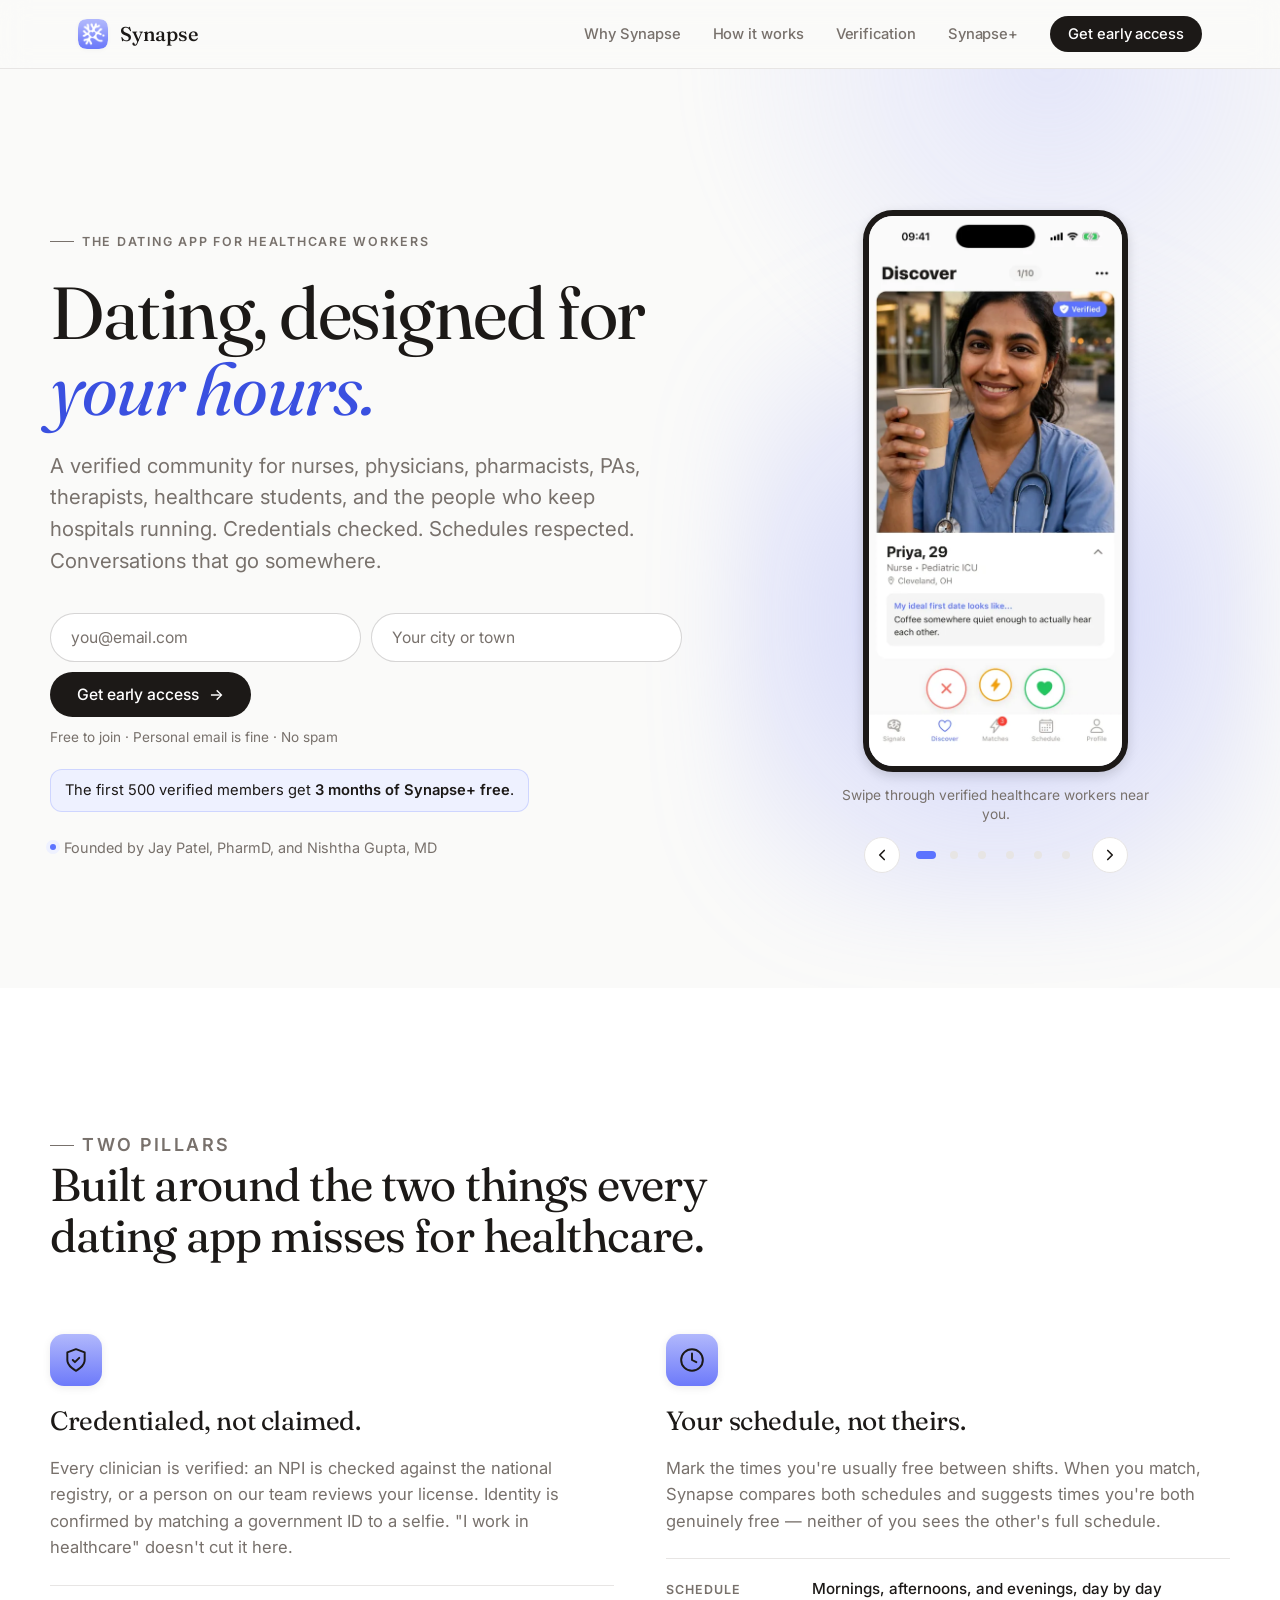
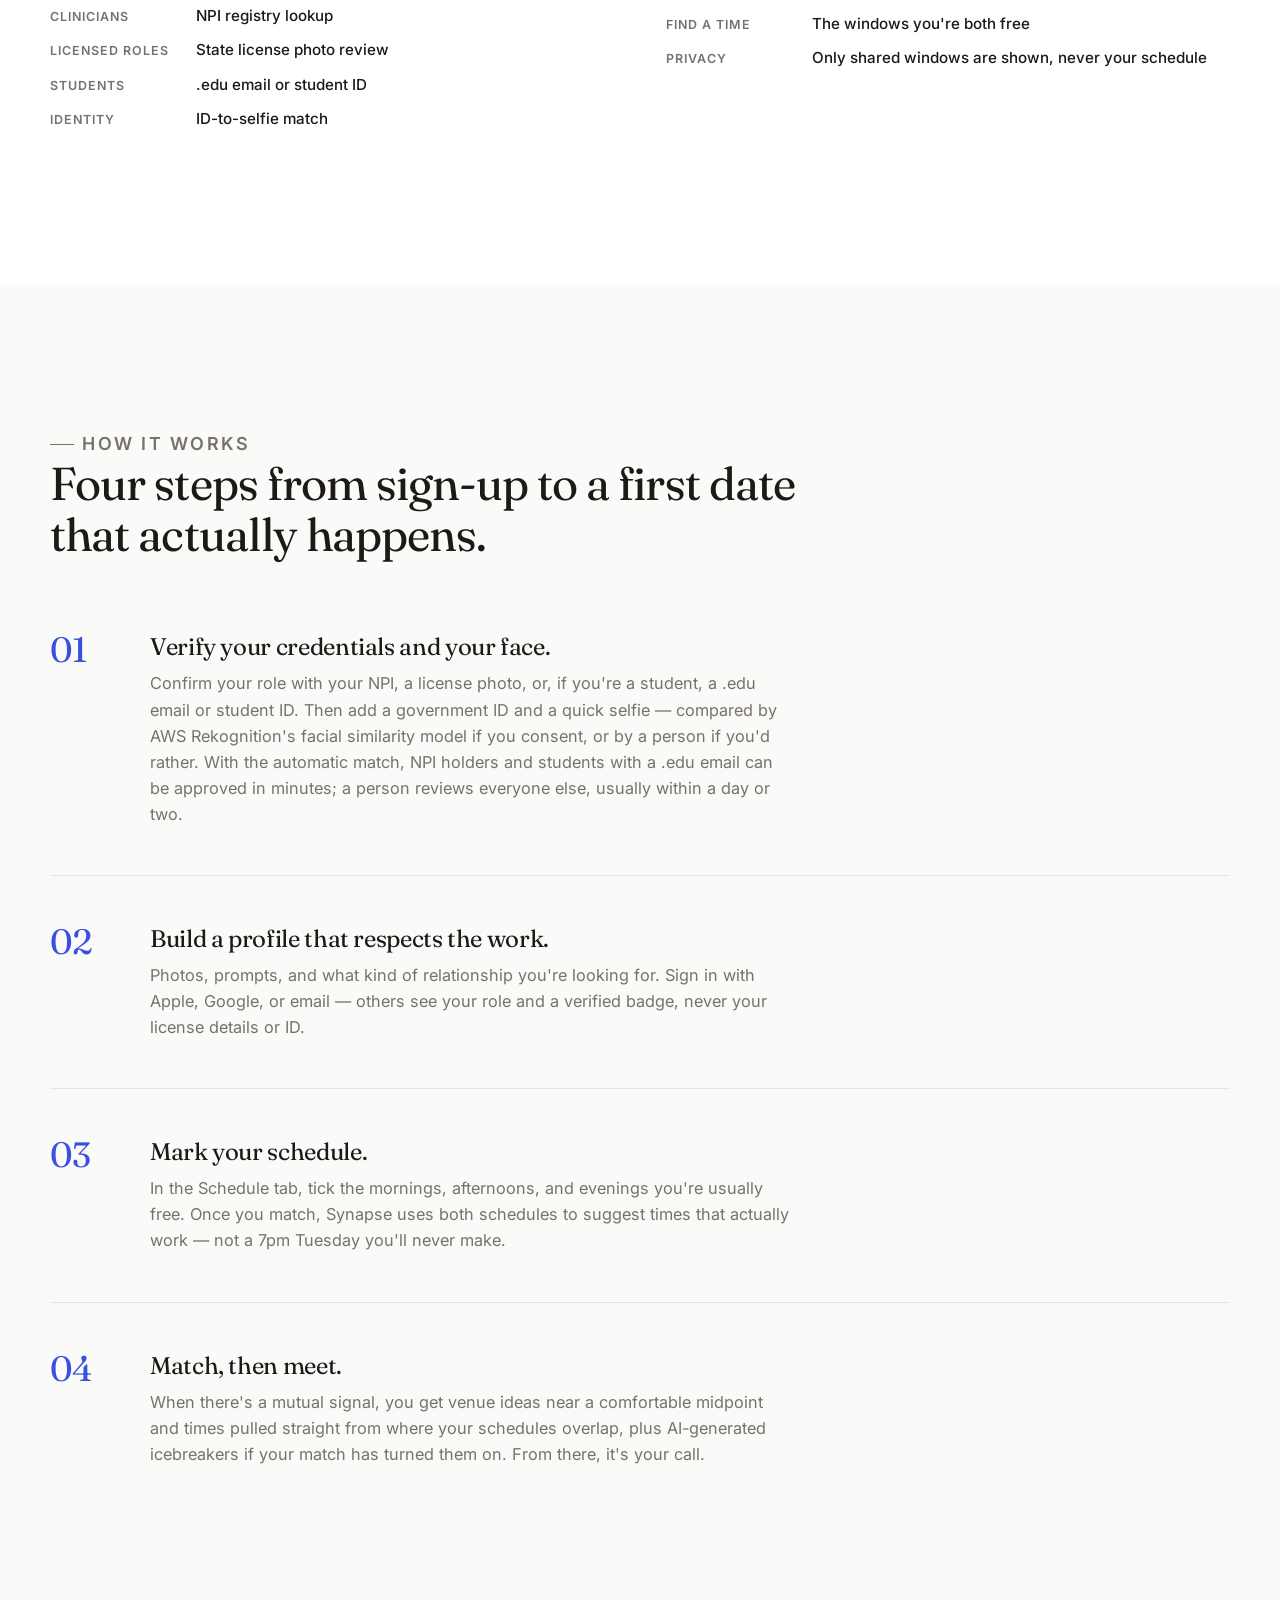
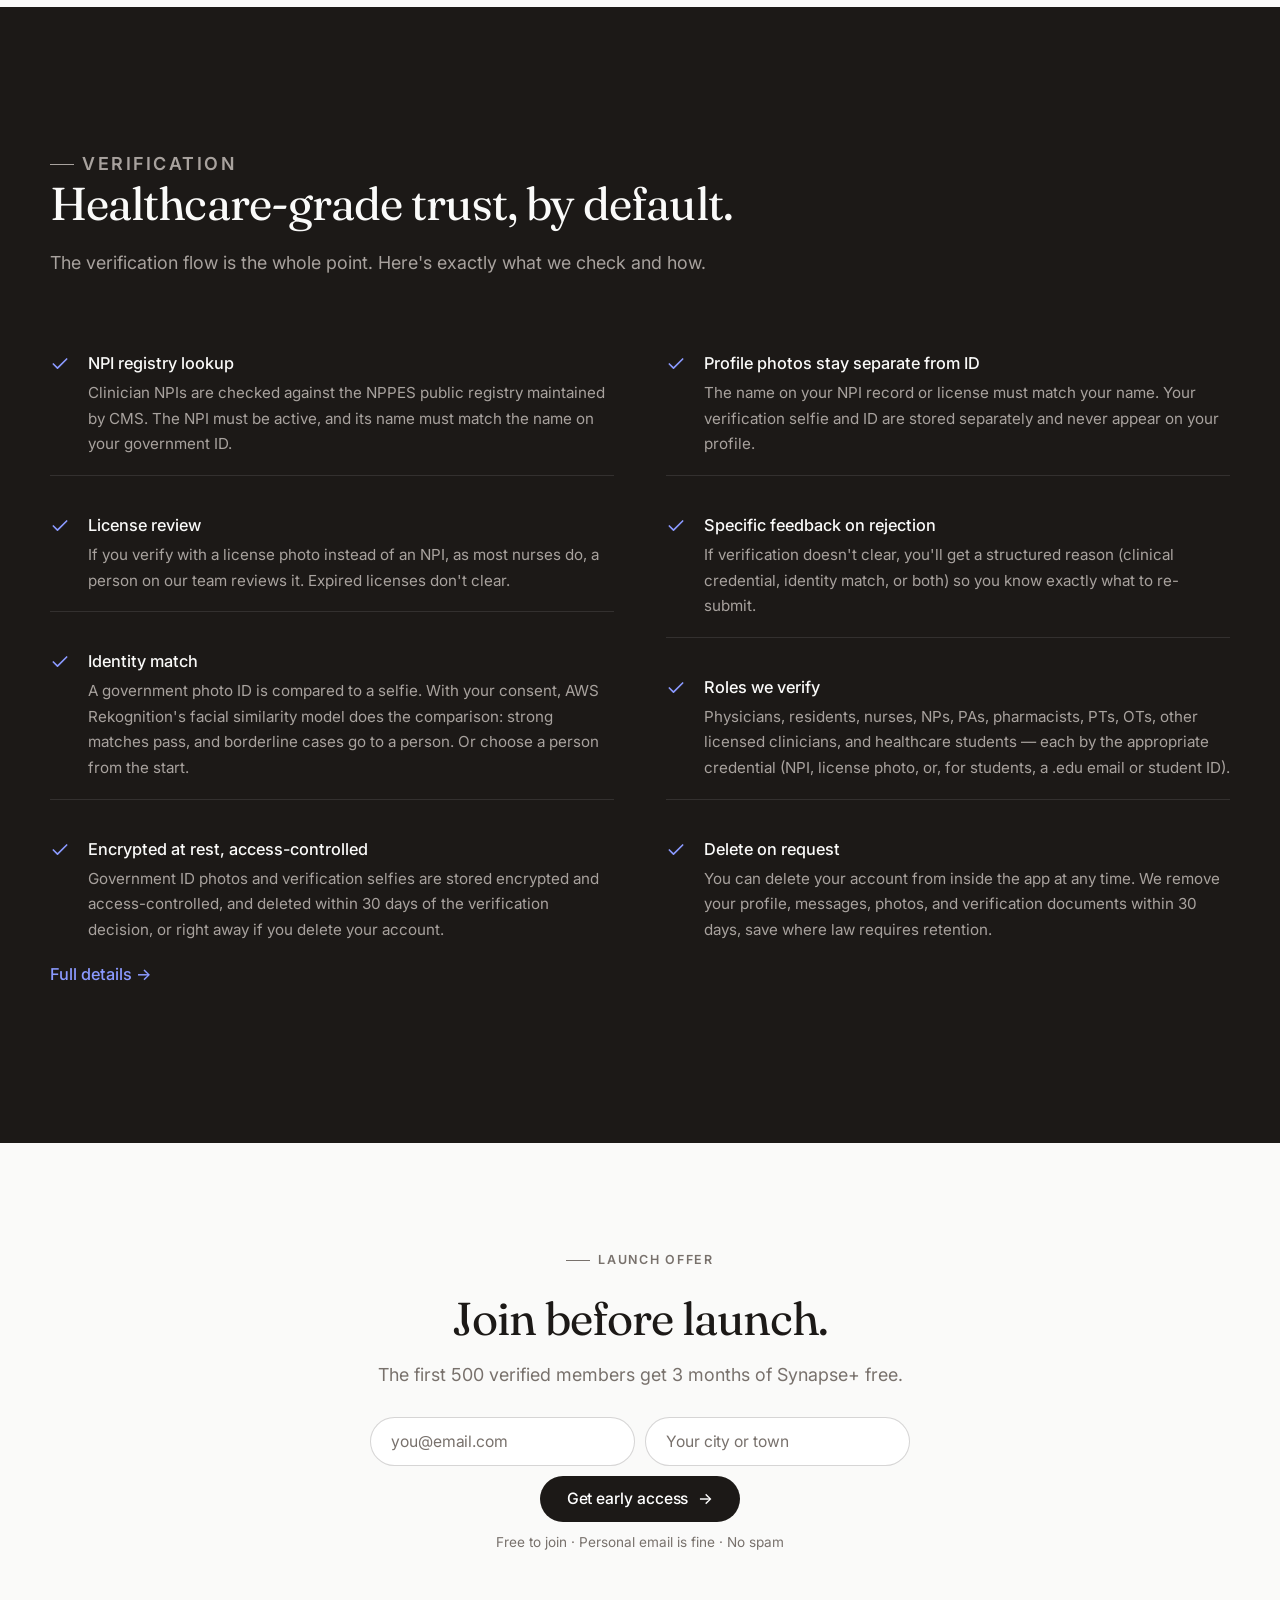
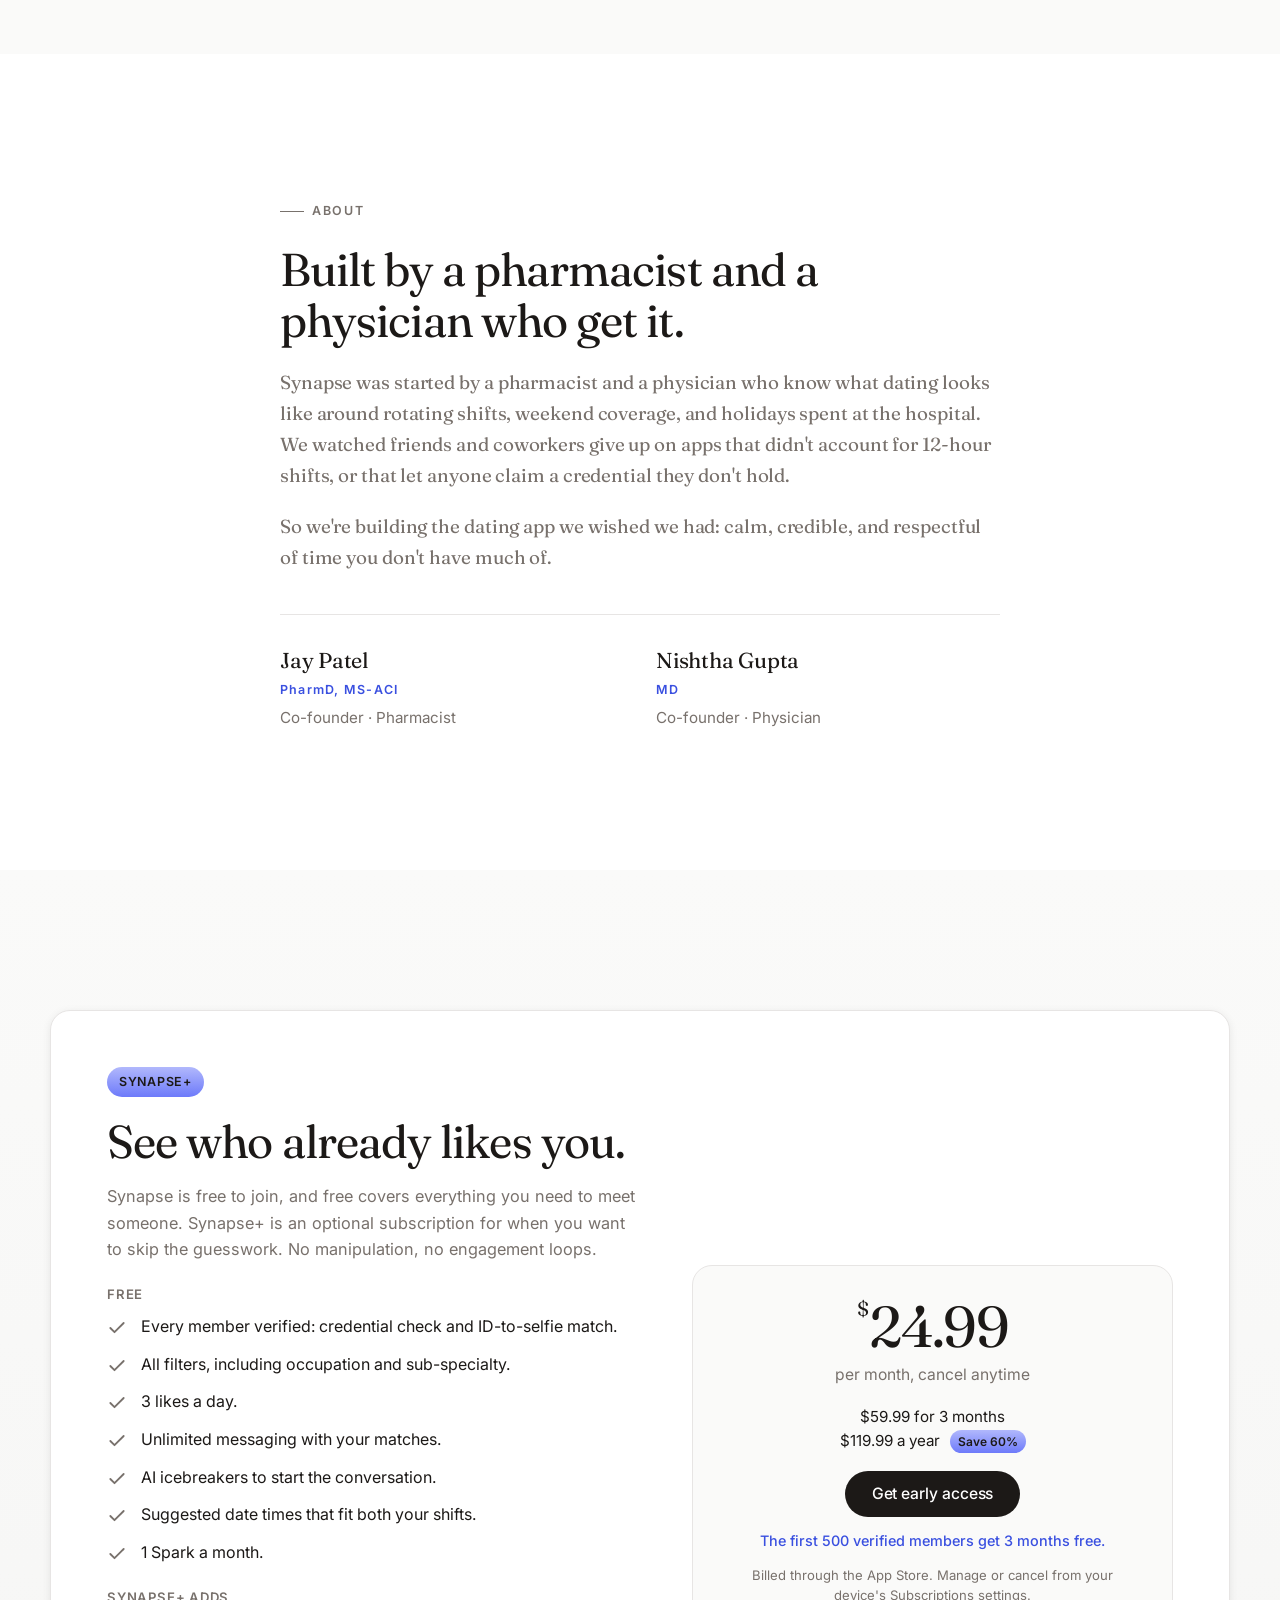
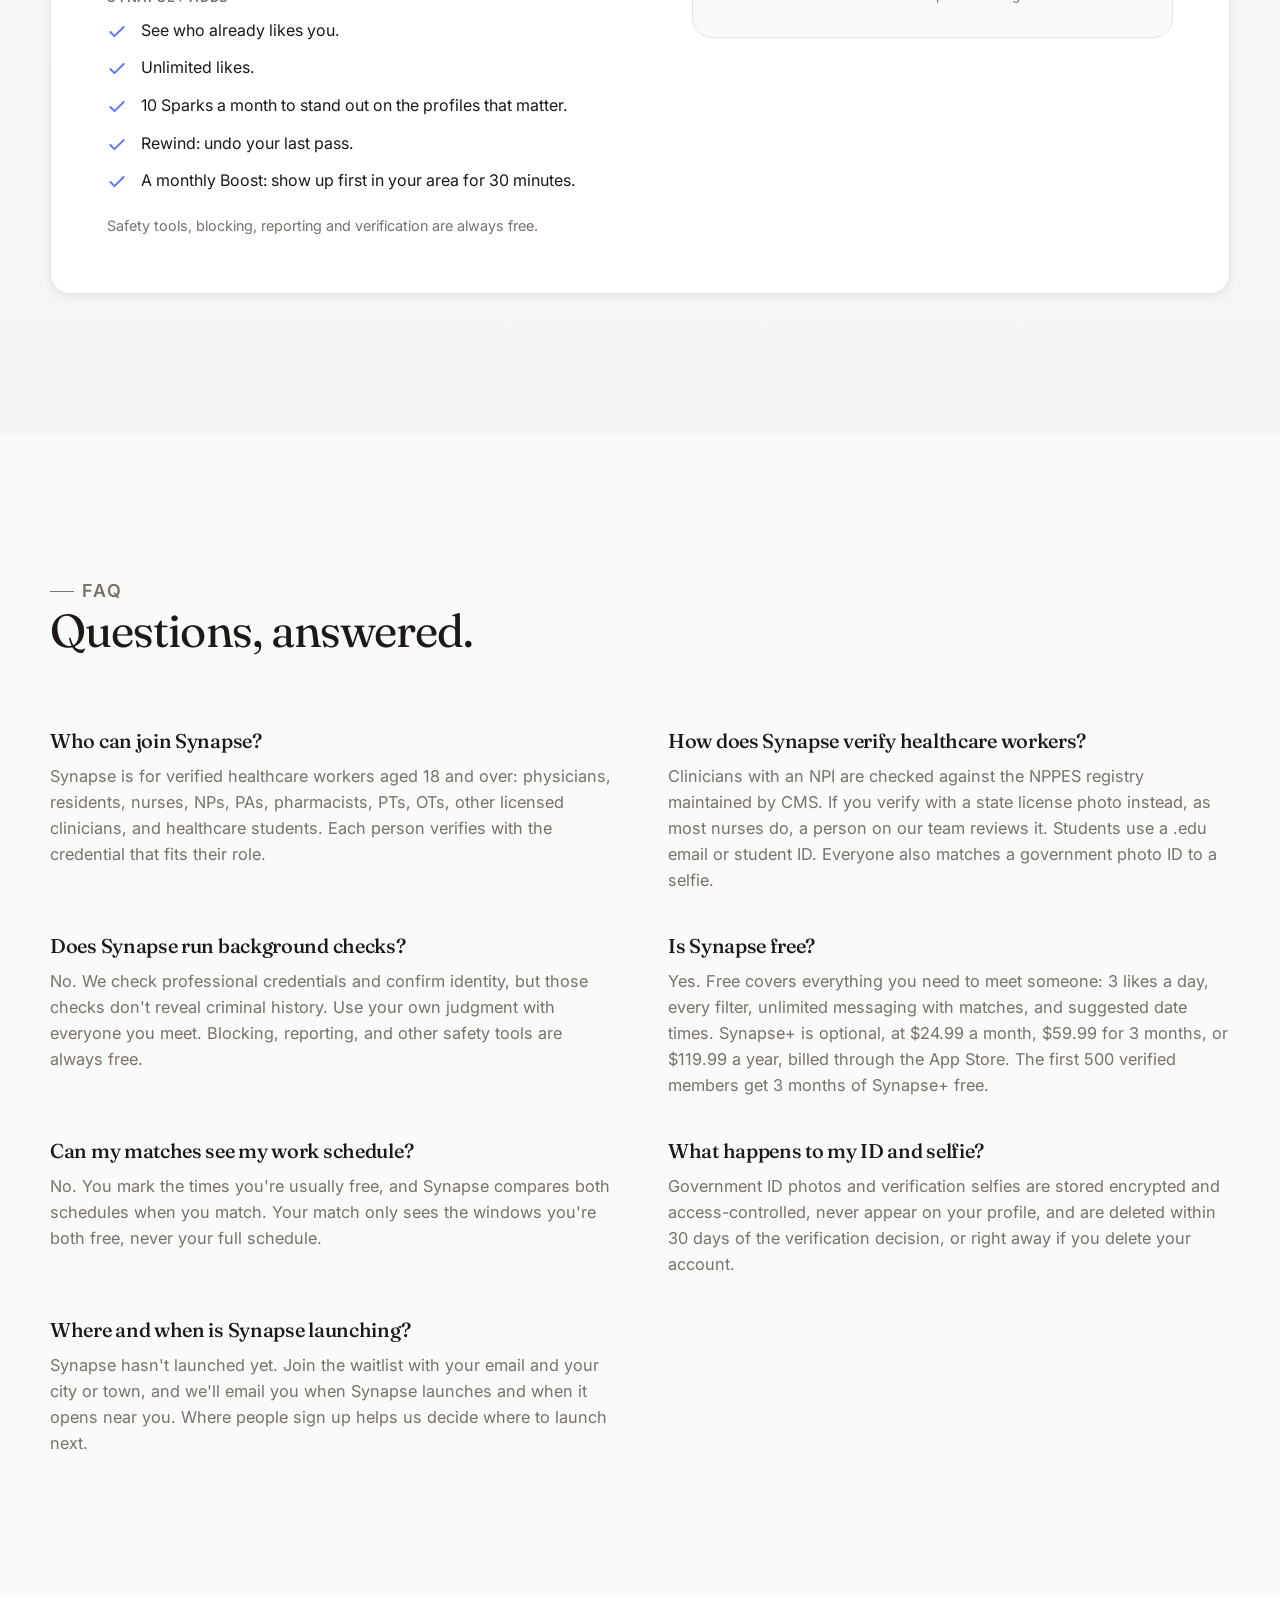
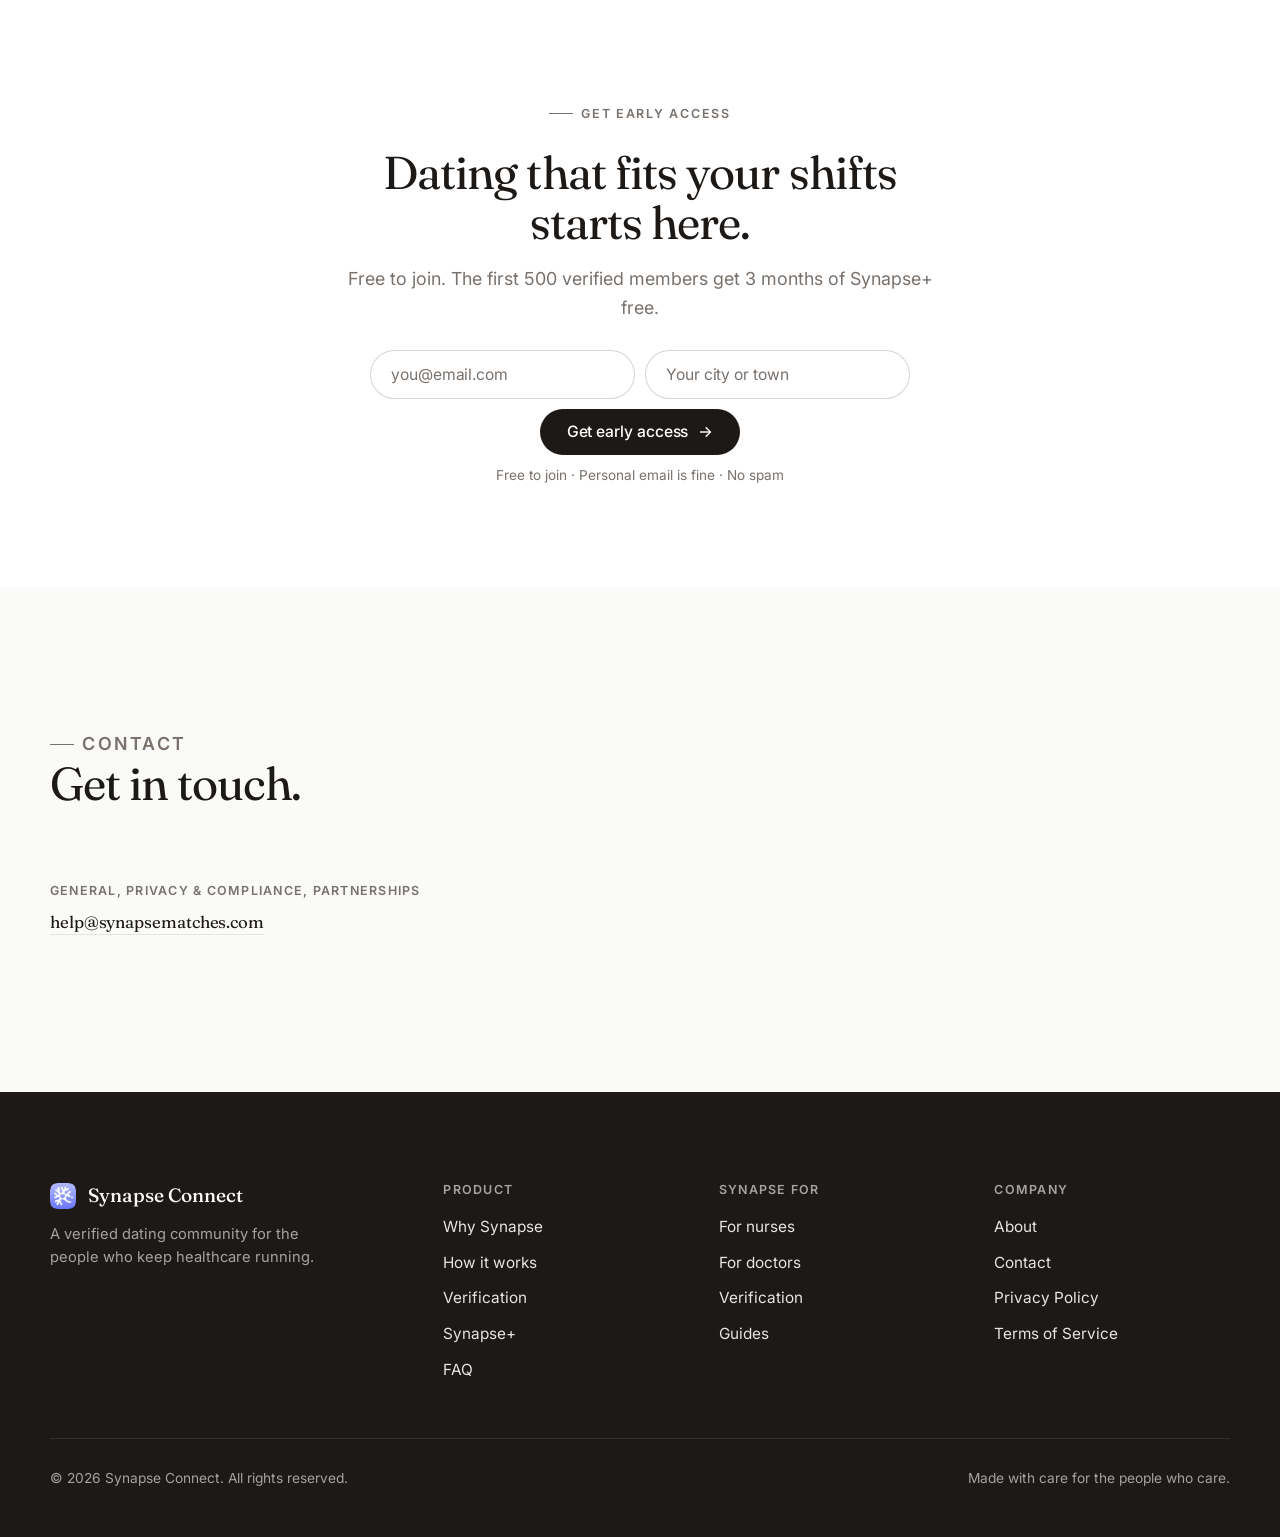
==== commit 5b95beeb: "Site: link the new pages from the homepage and footers Add a "Synapse for" footer column (nurses, do" ====
--- a/index.html
+++ b/index.html
@@ -28,7 +28,7 @@
   <!-- Load the Google Fonts CSS without blocking first paint; text shows in the fallback face until it arrives. -->
   <link rel="preload" as="style" href="https://fonts.googleapis.com/css2?family=Fraunces:opsz,wght@9..144,400;9..144,500&family=Inter:wght@400;500;600&display=swap" onload="this.onload=null;this.rel='stylesheet'" />
   <noscript><link rel="stylesheet" href="https://fonts.googleapis.com/css2?family=Fraunces:opsz,wght@9..144,400;9..144,500&family=Inter:wght@400;500;600&display=swap" /></noscript>
-  <link rel="stylesheet" href="style.css?v=2026-10-27c" />
+  <link rel="stylesheet" href="style.css?v=2026-10-28b" />
   <script type="application/ld+json">
   {
     "@context": "https://schema.org",
@@ -326,6 +326,7 @@
             </ul>
           </div>
         </div>
+        <p><a class="text-link" href="/verification/">Full details &rarr;</a></p>
       </div>
     </section>
 
@@ -608,6 +609,15 @@
         </ul>
       </div>
       <div class="footer-col">
+        <h4>Synapse for</h4>
+        <ul>
+          <li><a href="/nurses/">For nurses</a></li>
+          <li><a href="/doctors/">For doctors</a></li>
+          <li><a href="/verification/">Verification</a></li>
+          <li><a href="/guides/dating-with-12-hour-shifts/">Guides</a></li>
+        </ul>
+      </div>
+      <div class="footer-col">
         <h4>Company</h4>
         <ul>
           <li><a href="#about">About</a></li>
@@ -623,242 +633,7 @@
     </div>
   </footer>
 
-  <script>
-    (function () {
-      var ENDPOINT = 'https://odpmtcscrhjisxpajpto.supabase.co/functions/v1/join-waitlist';
-      var SHARE_URL = 'https://synapsematches.com/?ref=share';
-      var SHARE_TEXT = 'I just joined the waitlist for Synapse, a verified dating app for healthcare workers. The first 500 verified members get 3 months of Synapse+ free.';
-      var EMAIL_RE = /^[^\s@]+@[^\s@]+\.[^\s@]{2,}$/;
-      var PLACE_ERROR = 'Please choose your city or town from the list.';
-      var MAX_MATCHES = 8;
-      var placesPromise = null;
-
-      // The US city/town list (Census Gazetteer, scripts/build-us-places.mjs), fetched once on first focus.
-      function loadPlaces() {
-        if (!placesPromise) {
-          placesPromise = fetch('assets/us-places.json')
-            .then(function (res) { if (!res.ok) throw new Error('Failed to fetch'); return res.json(); })
-            .then(function (rows) {
-              return rows.map(function (row) {
-                var p = row.split('|');
-                return { city: p[0], state: p[1], geoid: p[2], lat: +p[3], lon: +p[4], key: p[0].toLowerCase() };
-              });
-            })
-            .catch(function (err) { placesPromise = null; throw err; });
-        }
-        return placesPromise;
-      }
-
-      // "spring" or "springfield, i": names that start with it first, then names with a word that does.
-      function searchPlaces(places, query) {
-        var parts = query.toLowerCase().split(',');
-        var name = parts[0].trim();
-        var state = (parts[1] || '').trim().toUpperCase();
-        if (name.length < 2) return [];
-        var starts = [], words = [];
-        for (var i = 0; i < places.length && starts.length < MAX_MATCHES; i++) {
-          var p = places[i];
-          if (state && p.state.indexOf(state) !== 0) continue;
-          var at = p.key.indexOf(name);
-          if (at === 0) starts.push(p);
-          else if (at > 0 && words.length < MAX_MATCHES && /[\s\-]/.test(p.key.charAt(at - 1))) words.push(p);
-        }
-        return starts.concat(words).slice(0, MAX_MATCHES);
-      }
-
-      function placeLabel(p) { return p.city + ', ' + p.state; }
-
-      // An accessible combobox on the city field; form.placeChoice is the picked place or null.
-      function setupPlaceField(form) {
-        var input = form.querySelector('input[name="place"]');
-        var list = form.querySelector('.waitlist-place-list');
-        var status = form.parentNode.querySelector('.waitlist-status');
-        if (!input || !list) return;
-        var matches = [];
-        var active = -1;
-        form.placeChoice = null;
-        form.placeInput = input;
-
-        function resetActive() {
-          active = -1;
-          input.removeAttribute('aria-activedescendant');
-        }
-
-        function close() {
-          list.hidden = true;
-          input.setAttribute('aria-expanded', 'false');
-          resetActive();
-        }
-
-        function setActive(i) {
-          var items = list.querySelectorAll('[role="option"]:not([aria-disabled])');
-          if (!items.length) return;
-          active = (i + items.length) % items.length;
-          for (var k = 0; k < items.length; k++) items[k].setAttribute('aria-selected', k === active ? 'true' : 'false');
-          input.setAttribute('aria-activedescendant', items[active].id);
-          items[active].scrollIntoView({ block: 'nearest' });
-        }
-
-        function choose(i) {
-          var p = matches[i];
-          if (!p) return;
-          form.placeChoice = p;
-          input.value = placeLabel(p);
-          close();
-        }
-
-        function render() {
-          list.innerHTML = '';
-          resetActive();
-          if (!matches.length) {
-            var none = document.createElement('li');
-            none.setAttribute('role', 'option');
-            none.setAttribute('aria-disabled', 'true');
-            none.className = 'is-empty';
-            none.textContent = 'No US city or town matches that.';
-            list.appendChild(none);
-          }
-          matches.forEach(function (p, i) {
-            var li = document.createElement('li');
-            li.id = list.id + '-' + i;
-            li.setAttribute('role', 'option');
-            li.setAttribute('aria-selected', 'false');
-            li.textContent = placeLabel(p);
-            // mousedown, not click, so the input keeps focus.
-            li.addEventListener('mousedown', function (e) { e.preventDefault(); choose(i); });
-            list.appendChild(li);
-          });
-          list.hidden = false;
-          input.setAttribute('aria-expanded', 'true');
-        }
-
-        function update() {
-          var query = input.value;
-          if (query.trim().length < 2) { matches = []; close(); return; }
-          loadPlaces().then(function (places) {
-            if (input.value !== query) return; // a newer keystroke is already handled
-            matches = searchPlaces(places, query);
-            status.textContent = '';
-            status.className = 'waitlist-status';
-            render();
-          }, function () {
-            // The list didn't load; the next keystroke tries again.
-            close();
-            status.textContent = 'Network error — please try again.';
-            status.className = 'waitlist-status is-error';
-          });
-        }
-
-        input.addEventListener('focus', function () { loadPlaces().catch(function () {}); });
-        input.addEventListener('input', function () { form.placeChoice = null; update(); });
-        input.addEventListener('blur', close);
-        input.addEventListener('keydown', function (e) {
-          if (list.hidden) {
-            if (e.key === 'ArrowDown' && !form.placeChoice) { update(); e.preventDefault(); }
-            return;
-          }
-          if (e.key === 'ArrowDown') { setActive(active + 1); e.preventDefault(); }
-          else if (e.key === 'ArrowUp') { setActive(active - 1); e.preventDefault(); }
-          else if (e.key === 'Enter') {
-            // Enter picks the highlighted (or else the first) match instead of submitting.
-            var i = active >= 0 ? active : (matches.length ? 0 : -1);
-            if (i >= 0) { choose(i); e.preventDefault(); }
-          }
-          else if (e.key === 'Escape') { close(); e.preventDefault(); }
-        });
-      }
-
-      function showShare(block) {
-        block.innerHTML =
-          '<div class="waitlist-done">' +
-            '<p class="waitlist-success">You’re on the list — check your inbox ✓</p>' +
-            '<p>Know someone in healthcare who’s done with the usual apps? Send them Synapse.</p>' +
-            '<button class="btn btn-primary share-btn" type="button">Share with a coworker</button>' +
-            '<p class="waitlist-status" role="status" aria-live="polite"></p>' +
-          '</div>';
-        var btn = block.querySelector('.share-btn');
-        var status = block.querySelector('.waitlist-status');
-        btn.addEventListener('click', function () {
-          if (navigator.share) {
-            navigator.share({ title: 'Synapse', text: SHARE_TEXT, url: SHARE_URL }).catch(function () {});
-            return;
-          }
-          if (navigator.clipboard && navigator.clipboard.writeText) {
-            navigator.clipboard.writeText(SHARE_TEXT + ' ' + SHARE_URL).then(function () {
-              btn.textContent = 'Link copied ✓';
-              status.textContent = 'Paste it into a text or group chat.';
-            }, function () {
-              status.textContent = SHARE_URL;
-            });
-          } else {
-            status.textContent = SHARE_URL;
-          }
-        });
-      }
-
-      document.querySelectorAll('.waitlist-block').forEach(function (block) {
-        var form = block.querySelector('.waitlist-form');
-        var status = block.querySelector('.waitlist-status');
-        if (!form || !status) return;
-        setupPlaceField(form);
-
-        form.addEventListener('submit', function (e) {
-          e.preventDefault();
-          var emailInput = form.querySelector('input[name="email"]');
-          var honeypot = form.querySelector('input[name="company"]');
-          var button = form.querySelector('button[type="submit"]');
-          var label = button.textContent;
-          var email = emailInput.value.trim();
-
-          if (!EMAIL_RE.test(email)) {
-            status.textContent = 'Please enter a valid email address.';
-            status.className = 'waitlist-status is-error';
-            emailInput.focus();
-            return;
-          }
-
-          var place = form.placeChoice;
-          if (!place) {
-            status.textContent = PLACE_ERROR;
-            status.className = 'waitlist-status is-error';
-            if (form.placeInput) form.placeInput.focus();
-            return;
-          }
-
-          button.disabled = true;
-          button.textContent = 'Joining…';
-          status.textContent = '';
-          status.className = 'waitlist-status';
-
-          fetch(ENDPOINT, {
-            method: 'POST',
-            headers: { 'Content-Type': 'application/json' },
-            body: JSON.stringify({
-              email: email,
-              company: honeypot ? honeypot.value : '',
-              place: { geoid: place.geoid, city: place.city, state: place.state, lat: place.lat, lon: place.lon }
-            })
-          })
-            .then(function (res) { return res.json().then(function (data) { return { ok: res.ok, data: data }; }); })
-            .then(function (result) {
-              if (result.ok) {
-                showShare(block);
-              } else {
-                throw new Error((result.data && result.data.error) || 'Something went wrong.');
-              }
-            })
-            .catch(function (err) {
-              status.textContent = err.message === 'Failed to fetch'
-                ? 'Network error — please try again.'
-                : err.message;
-              status.className = 'waitlist-status is-error';
-              button.disabled = false;
-              button.textContent = label;
-            });
-        });
-      });
-    })();
-  </script>
+  <script src="/waitlist.js"></script>
   <script>
     // Hero app tour: native horizontal scroll-snap does the swiping; this adds arrows and dots.
     (function () {
--- a/style.css
+++ b/style.css
@@ -875,6 +875,8 @@
   gap: 40px;
 }
 @media (max-width: 720px) { .footer-inner { grid-template-columns: 1fr; gap: 32px; } }
+/* Pages with a fourth footer child (the "Synapse for" column) get a fourth track. */
+@media (min-width: 721px) { .footer-inner:has(> :nth-child(4)) { grid-template-columns: 1.5fr 1fr 1fr 1fr; } }
 
 .footer-brand {
   display: inline-flex;
@@ -986,3 +988,55 @@
   font-size: 0.75rem;
   font-weight: 600;
 }
+
+/* Roles table (verification page): scrolls sideways inside its wrapper on narrow screens, never the page. */
+.roles-table-wrap { overflow-x: auto; -webkit-overflow-scrolling: touch; }
+.roles-table {
+  width: 100%;
+  min-width: 600px;
+  border-collapse: collapse;
+  text-align: left;
+}
+.roles-table th,
+.roles-table td {
+  padding: 18px 24px 18px 0;
+  border-bottom: 1px solid var(--border);
+  vertical-align: top;
+  line-height: 1.5;
+}
+.roles-table thead th {
+  font-family: var(--sans);
+  font-size: 0.78rem;
+  font-weight: 600;
+  letter-spacing: 0.14em;
+  text-transform: uppercase;
+  color: var(--text-secondary);
+}
+.roles-table tbody th { font-weight: 500; color: var(--text); }
+.roles-table td { color: var(--text-secondary); }
+.roles-table tbody tr:last-child th,
+.roles-table tbody tr:last-child td { border-bottom: 0; }
+
+/* A page's H1 as the lead of a .section-head (verification page). */
+.section-head h1 { margin-bottom: 1.25rem; }
+
+/* Role pages (nurses): intro button row, bullet list and inline text link in prose sections. */
+.section-head .cta-row { align-items: center; margin: 1.75rem 0 0; }
+.section-head .cta-row .hero-meta { font-size: 0.9rem; }
+.section-head .cta-row .hero-meta::before { flex: none; }
+.prose-list { margin: 0 0 1rem; padding-left: 1.25rem; }
+.prose-list li { color: var(--text-secondary); font-size: 1.02rem; line-height: 1.6; margin-bottom: 0.75rem; }
+.prose-list li strong { color: var(--text); font-weight: 600; }
+.text-link { color: var(--primary-dark); font-weight: 500; }
+/* On the dark Verification band the dark-blue link reads at about 2.9:1; use the light tint there. */
+.section-ink .text-link { color: var(--primary-light); }
+.section-ink .text-link:hover { color: var(--white); }
+
+/* Guide pages (/guides/): a single reading column. Every rule is scoped under .guide-body. */
+/* 54ch of Inter holds about 68 characters per line. */
+.guide-body { max-width: 54ch; margin: 0 auto; }
+.guide-body h1 { font-size: clamp(2.2rem, 5vw, 3.4rem); line-height: 1.1; margin-bottom: 1rem; }
+.guide-body .guide-byline { font-size: 0.9rem; margin-bottom: 2rem; }
+.guide-body .guide-byline a { color: var(--text); text-decoration: underline; text-decoration-thickness: 1px; text-underline-offset: 3px; }
+.guide-body h2 { font-size: clamp(1.45rem, 2.6vw, 1.9rem); margin: 2.75rem 0 0.75rem; }
+.guide-body p { line-height: 1.7; }
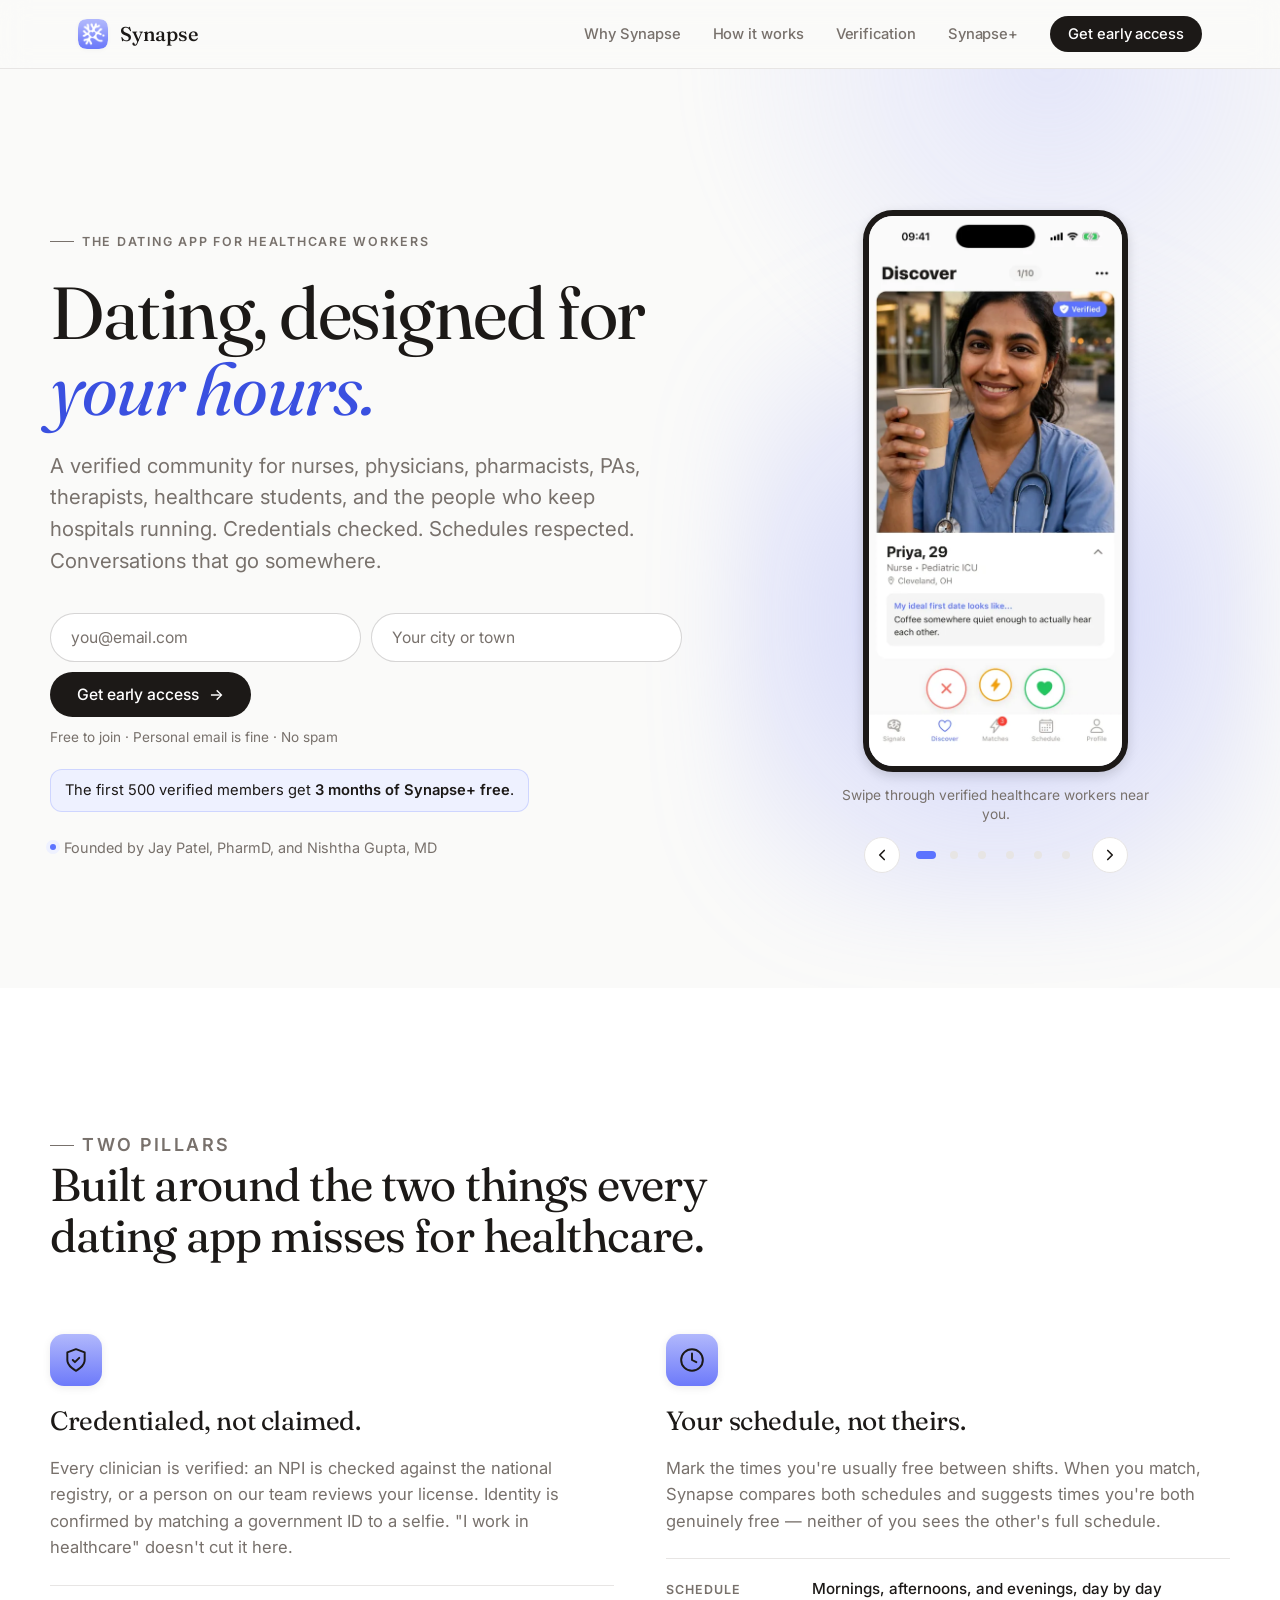
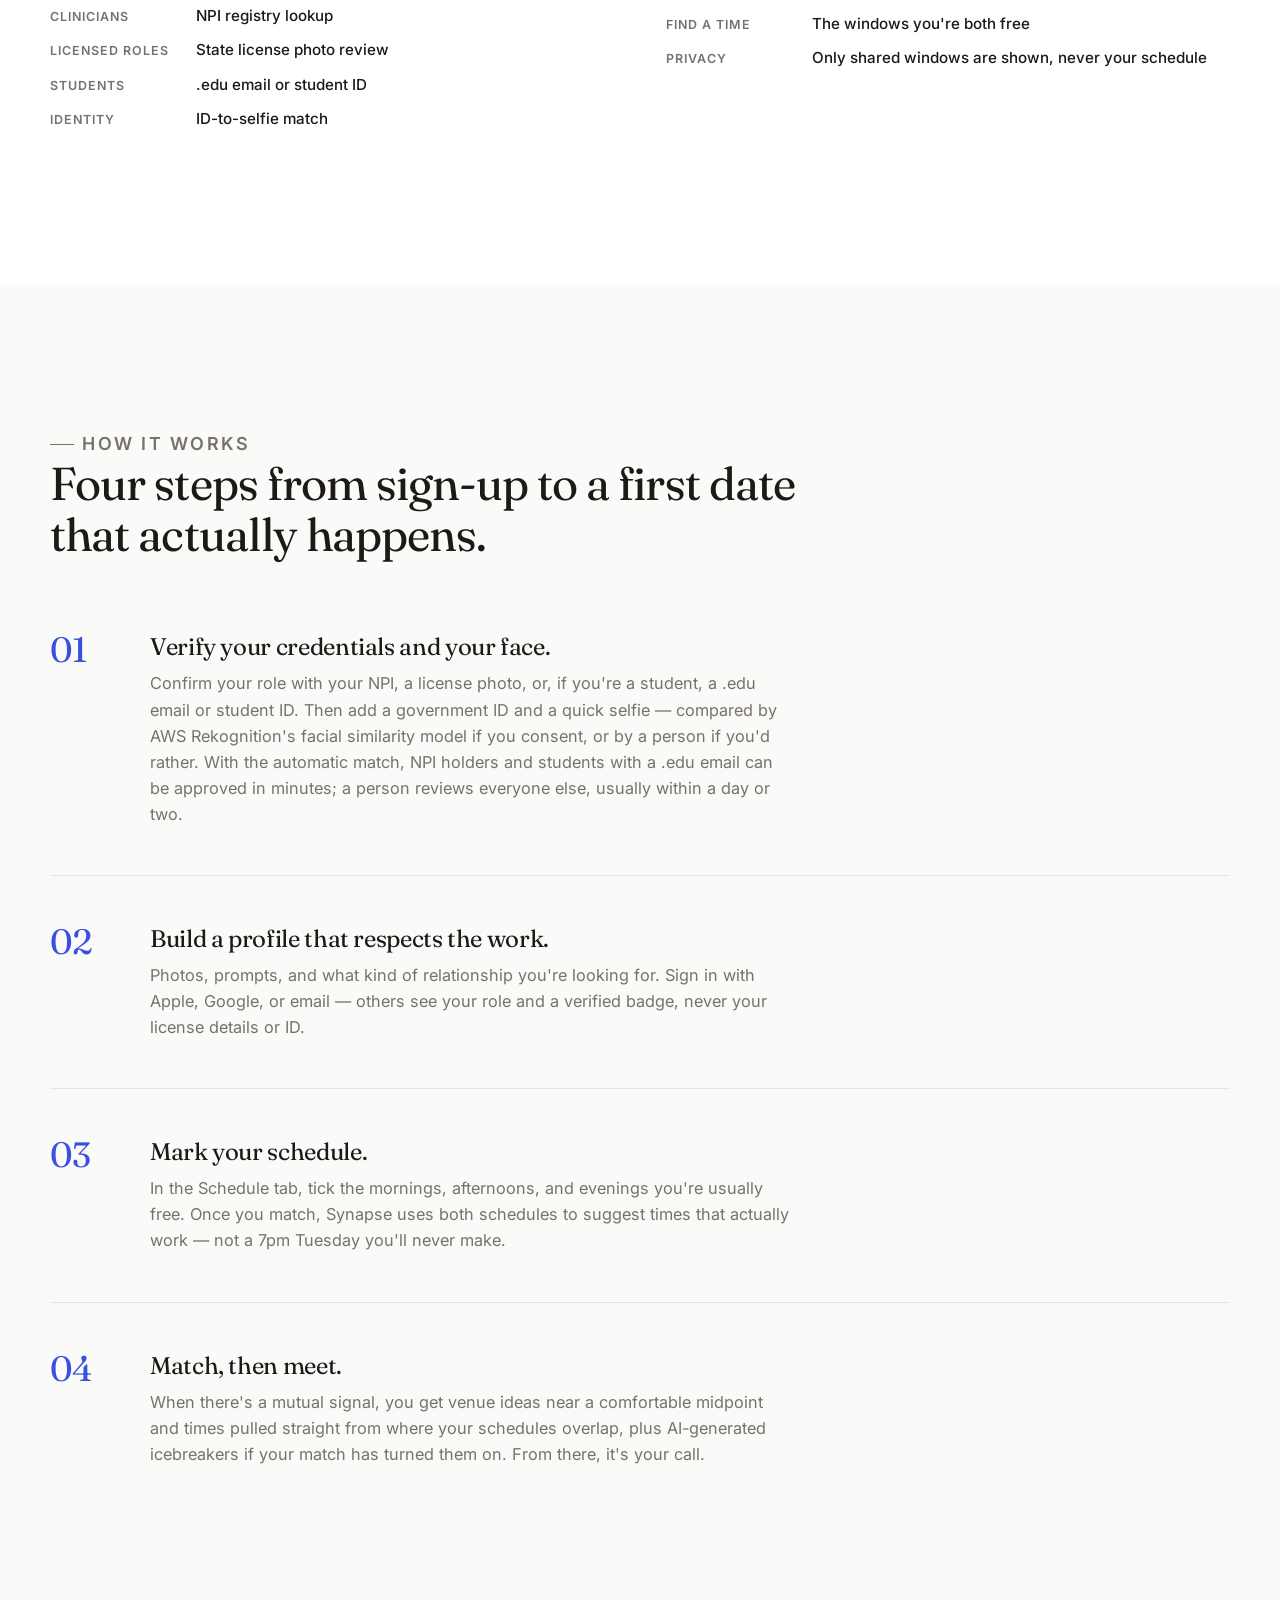
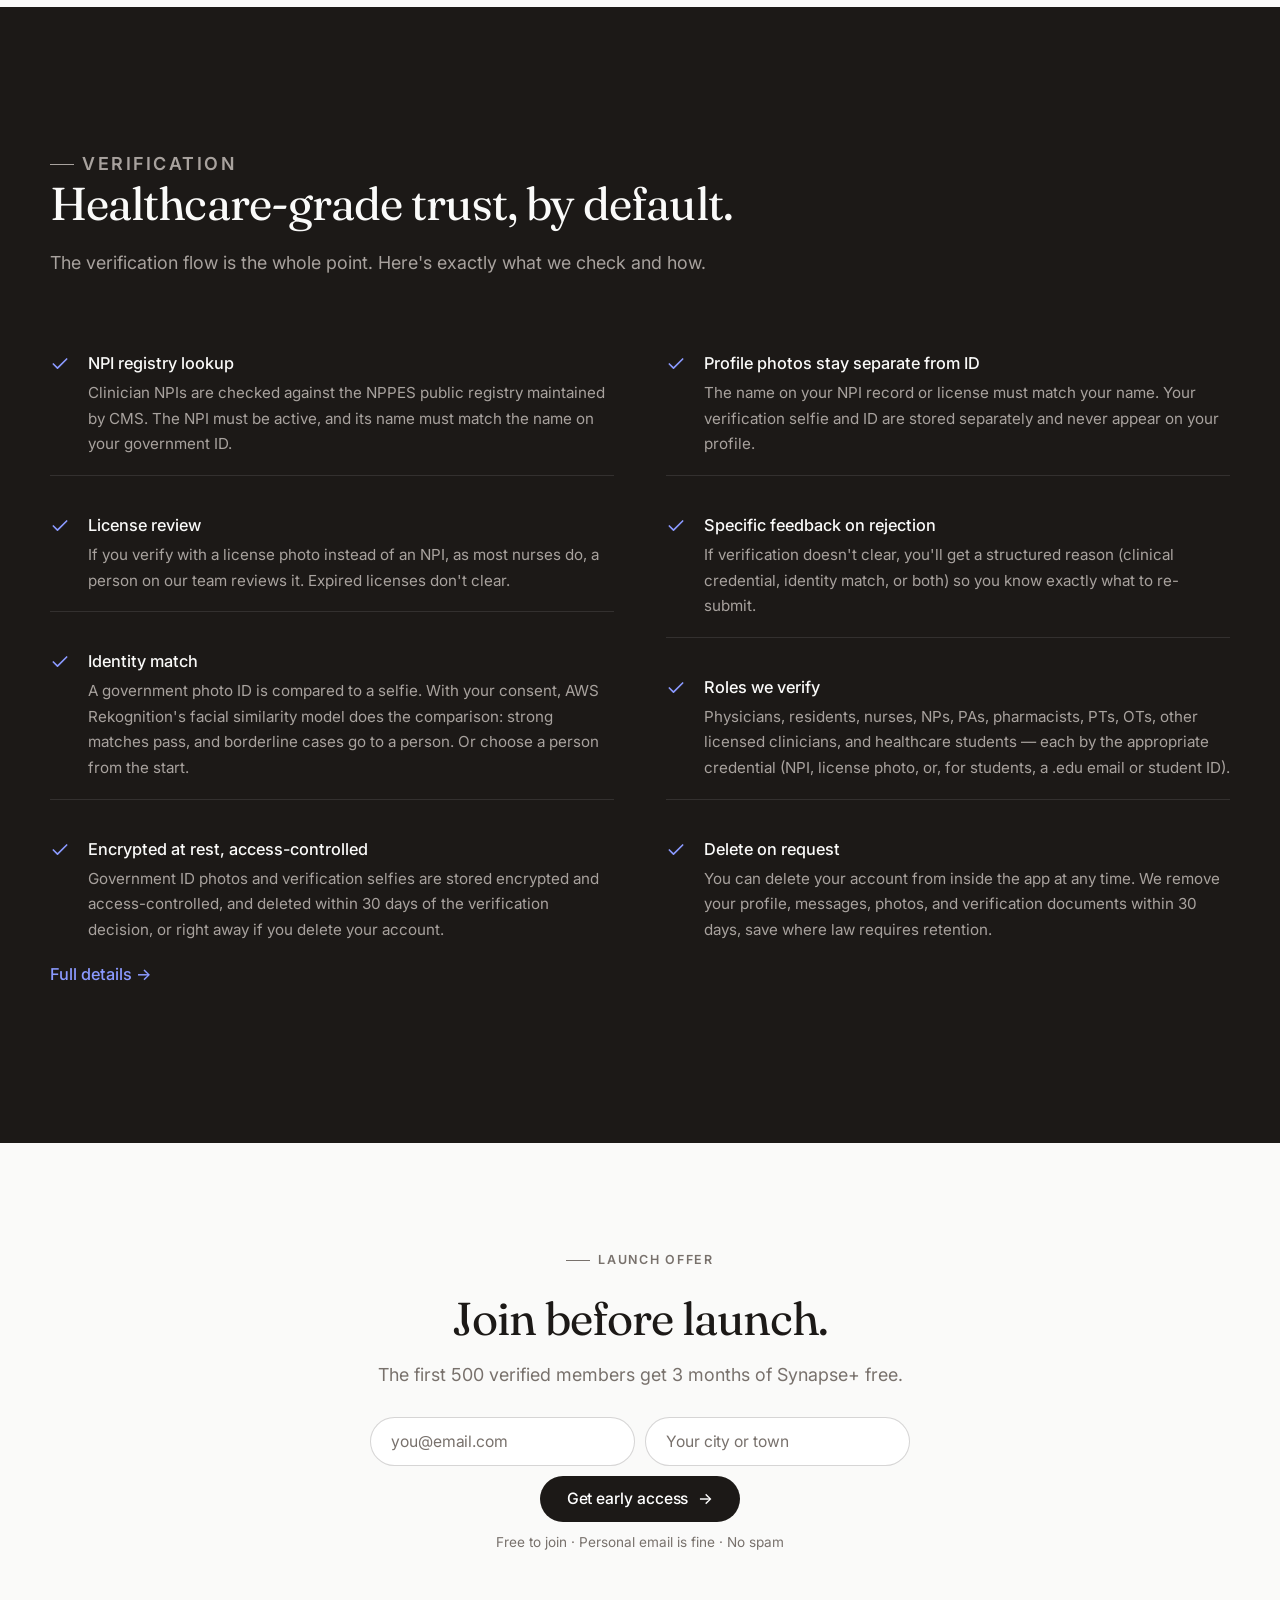
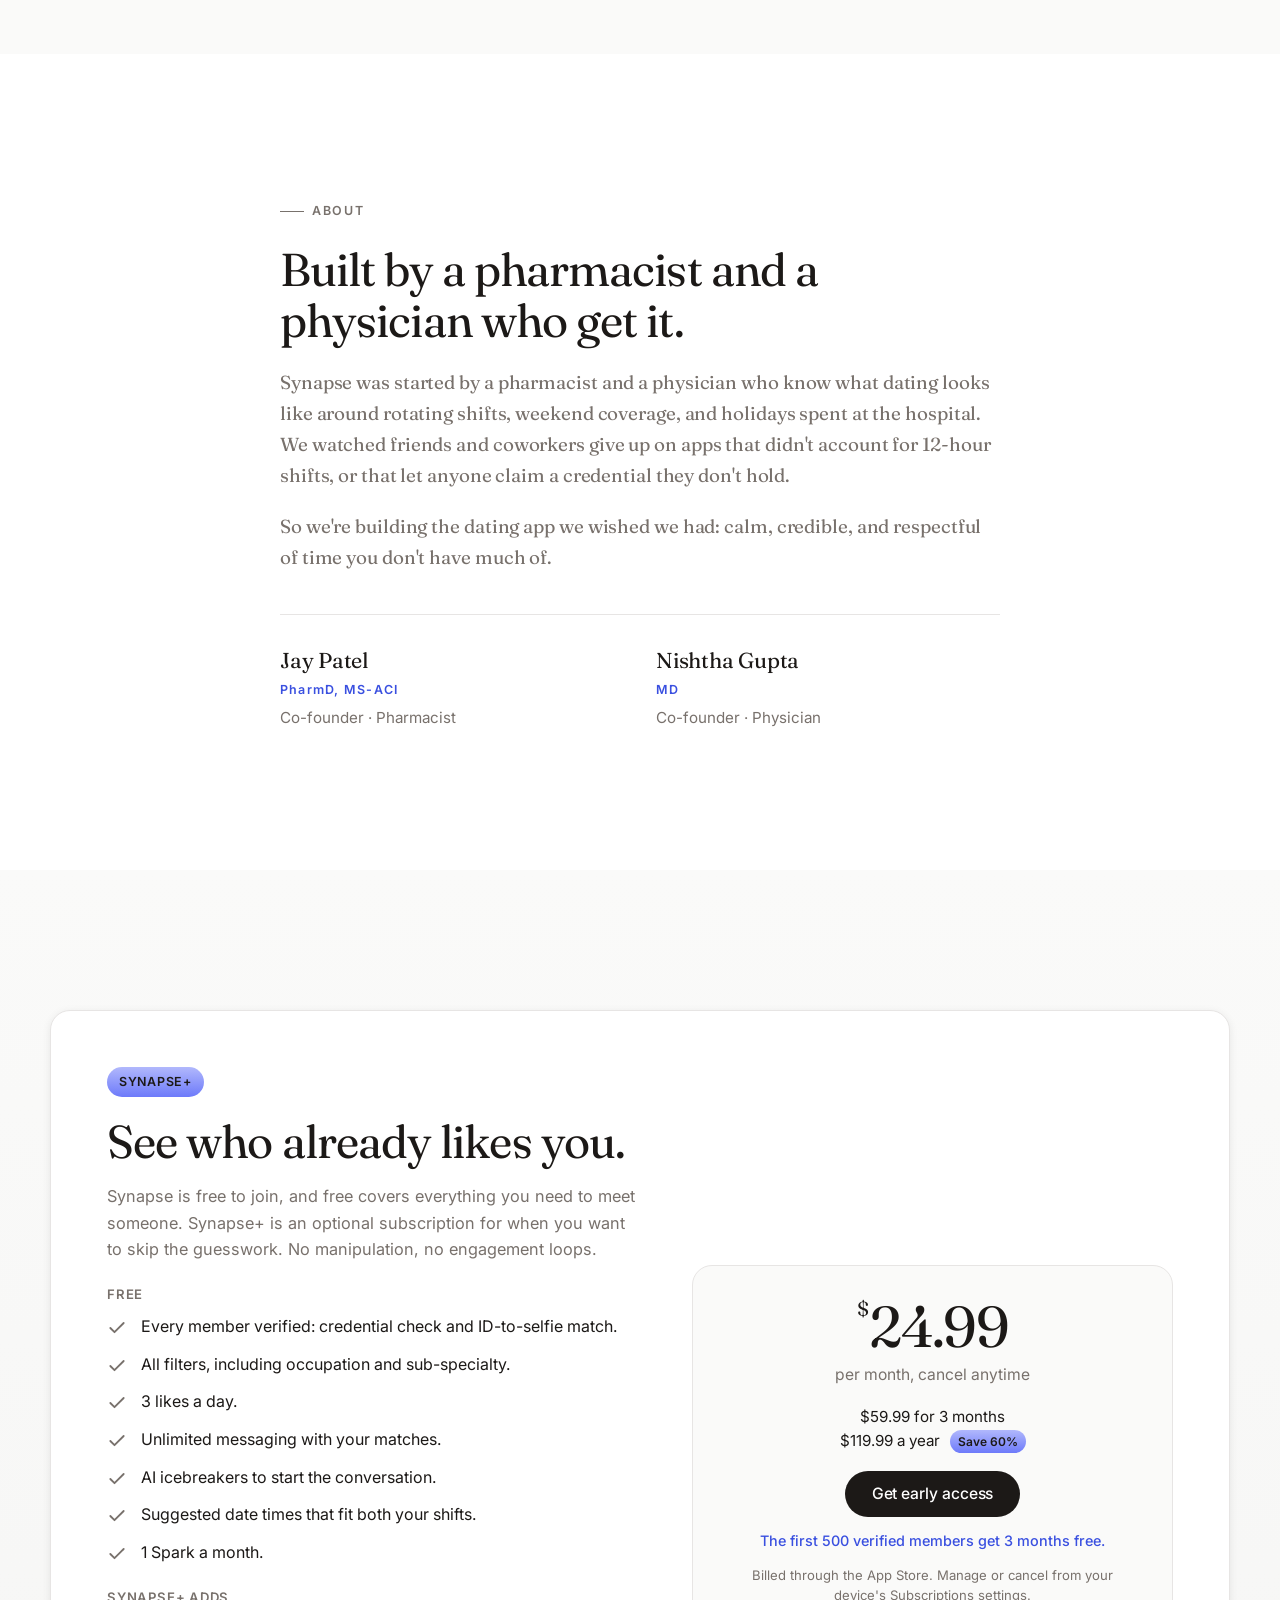
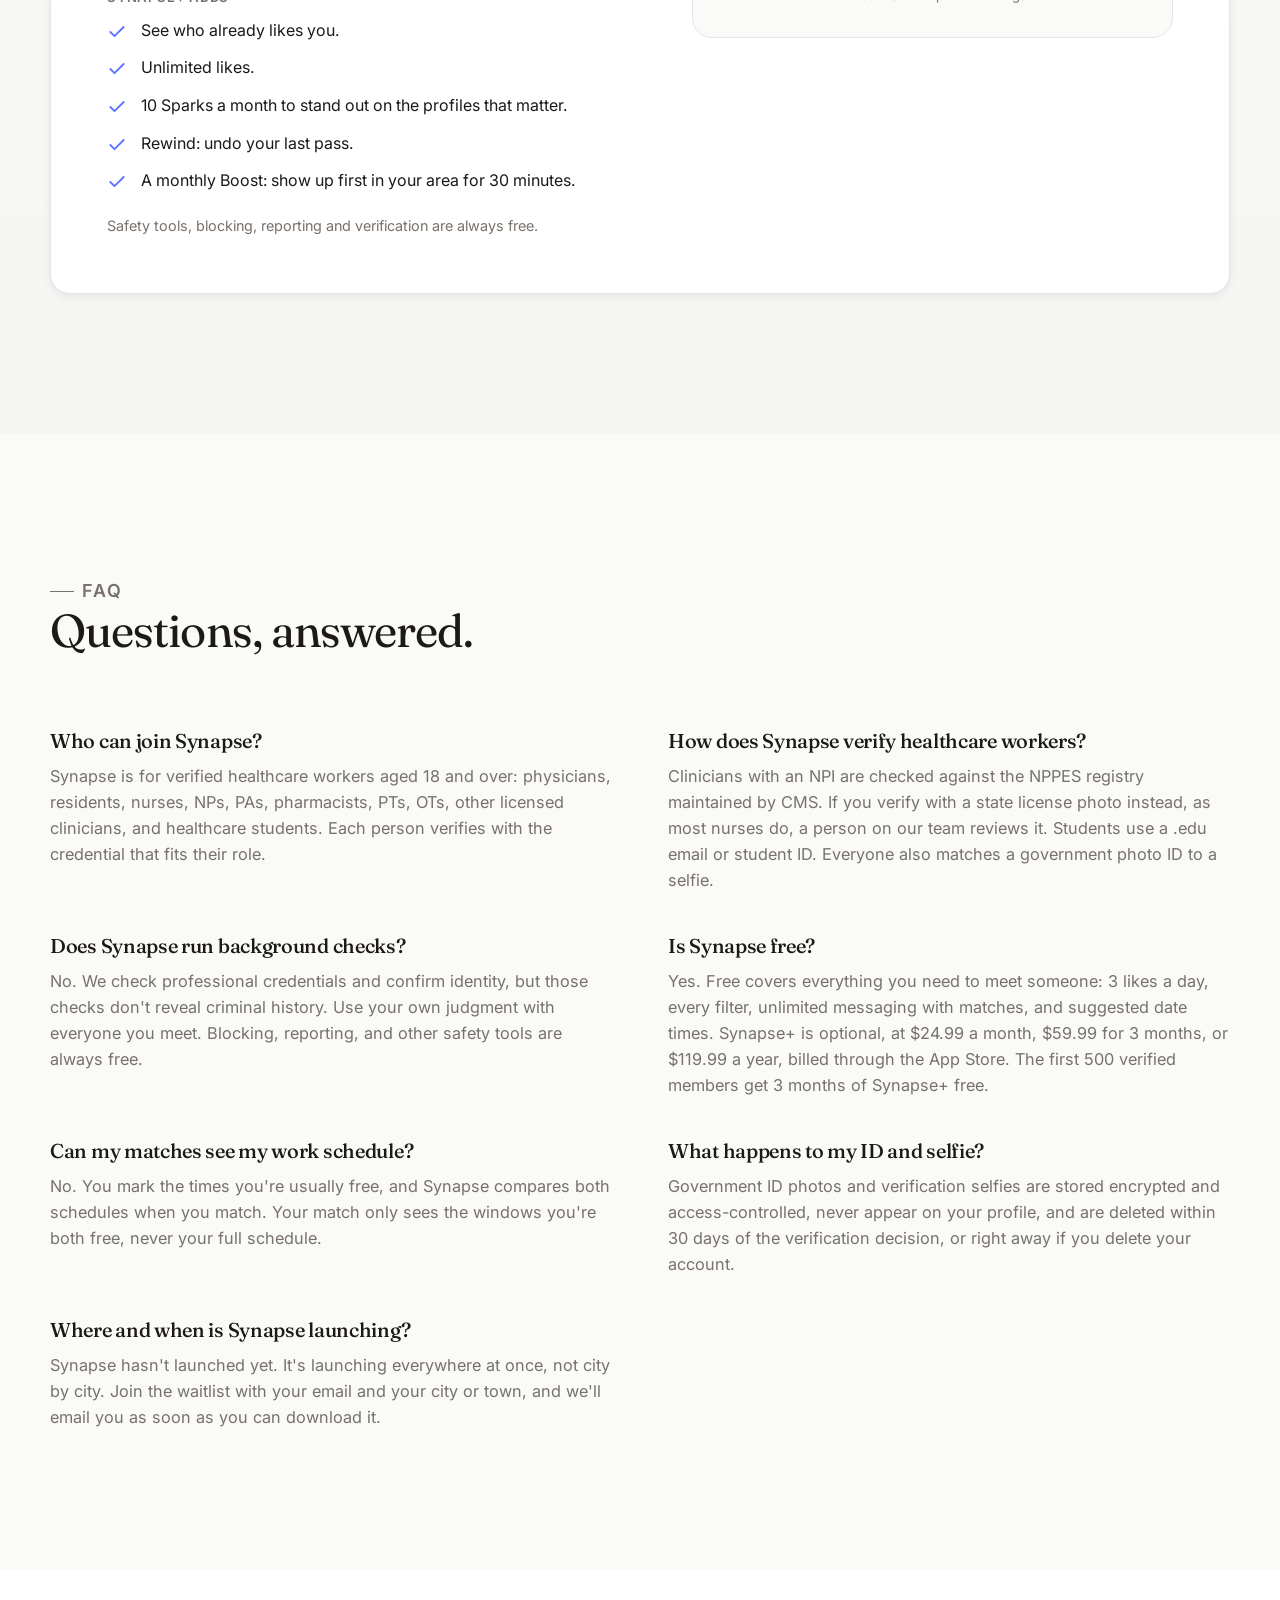
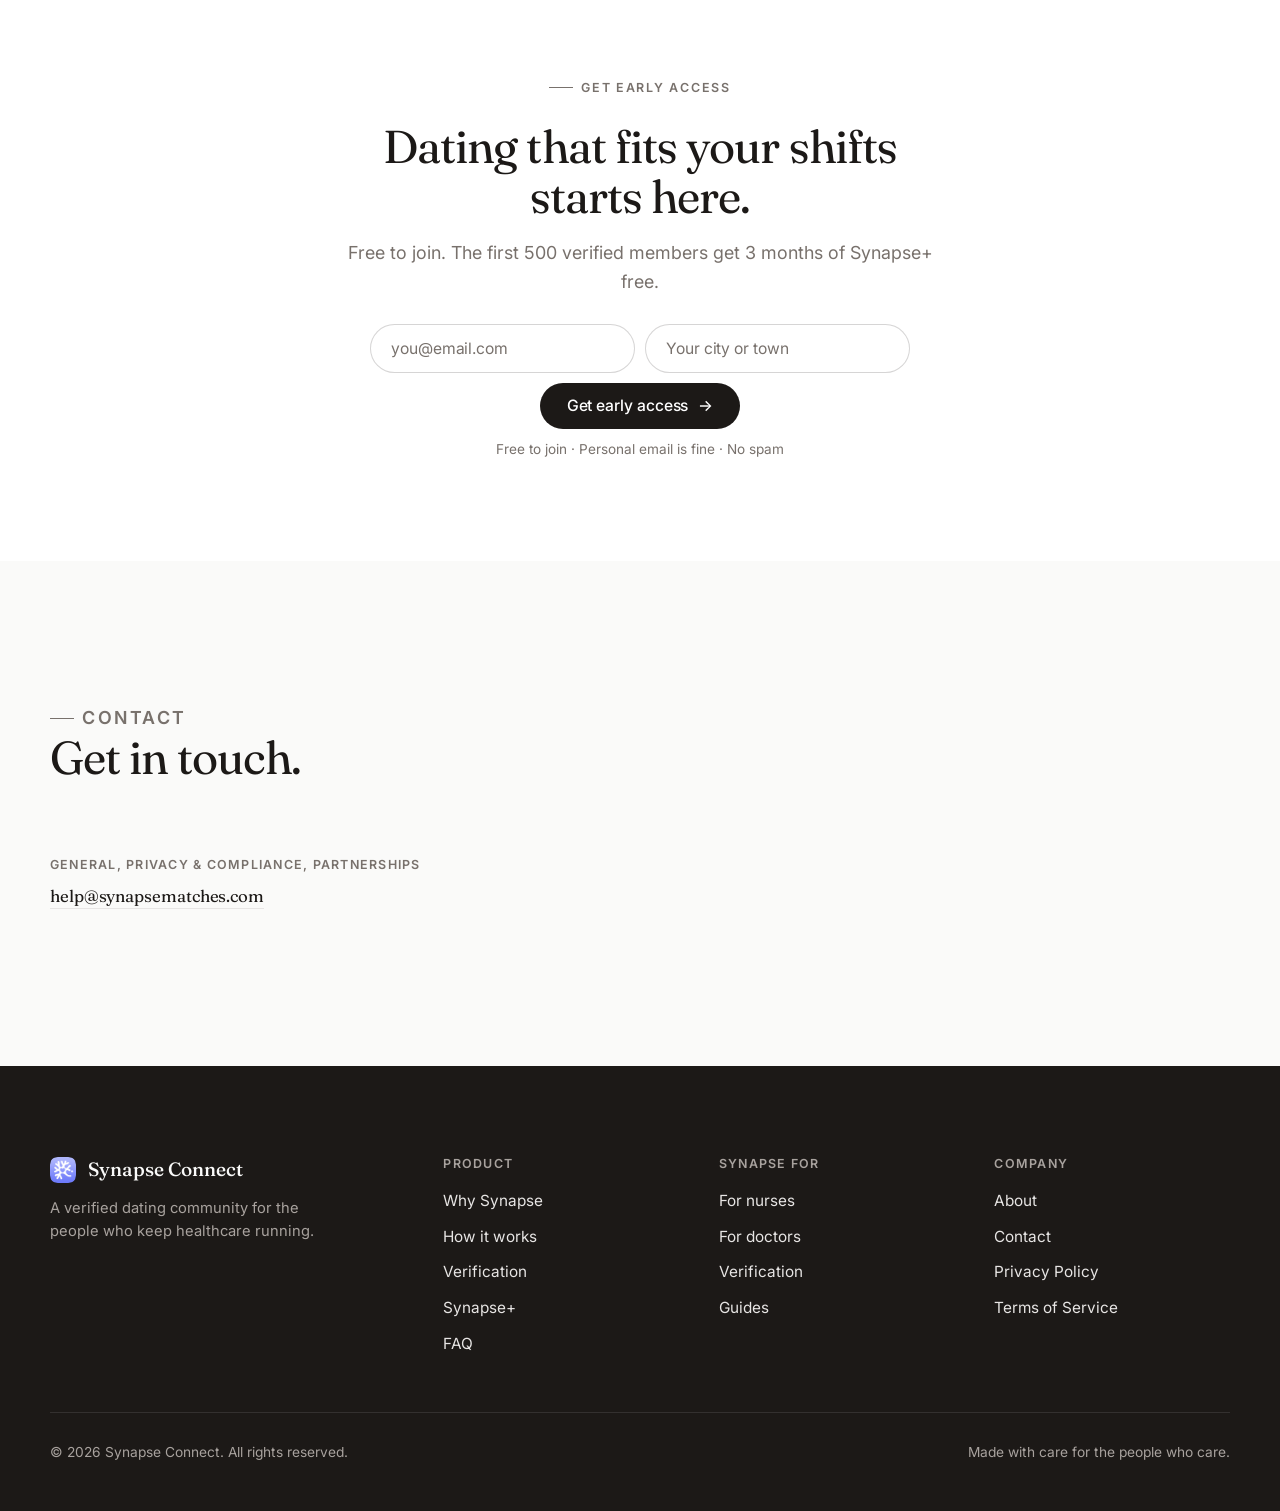
==== commit bce2dbff: "Copy: launch-everywhere homepage FAQ; NPI approval 'can be' in minutes The homepage FAQ now matches " ====
--- a/index.html
+++ b/index.html
@@ -517,7 +517,7 @@
           </div>
           <div class="faq-item">
             <h3>Where and when is Synapse launching?</h3>
-            <p>Synapse hasn't launched yet. Join the waitlist with your email and your city or town, and we'll email you when Synapse launches and when it opens near you. Where people sign up helps us decide where to launch next.</p>
+            <p>Synapse hasn't launched yet. It's launching everywhere at once, not city by city. Join the waitlist with your email and your city or town, and we'll email you as soon as you can download it.</p>
           </div>
         </div>
       </div>
--- a/style.css
+++ b/style.css
@@ -1017,10 +1017,10 @@
 .roles-table tbody tr:last-child th,
 .roles-table tbody tr:last-child td { border-bottom: 0; }
 
-/* A page's H1 as the lead of a .section-head (verification page). */
+/* A page's H1 as the lead of a .section-head. */
 .section-head h1 { margin-bottom: 1.25rem; }
 
-/* Role pages (nurses): intro button row, bullet list and inline text link in prose sections. */
+/* Intro button row, bullet list and inline text link in prose sections. */
 .section-head .cta-row { align-items: center; margin: 1.75rem 0 0; }
 .section-head .cta-row .hero-meta { font-size: 0.9rem; }
 .section-head .cta-row .hero-meta::before { flex: none; }
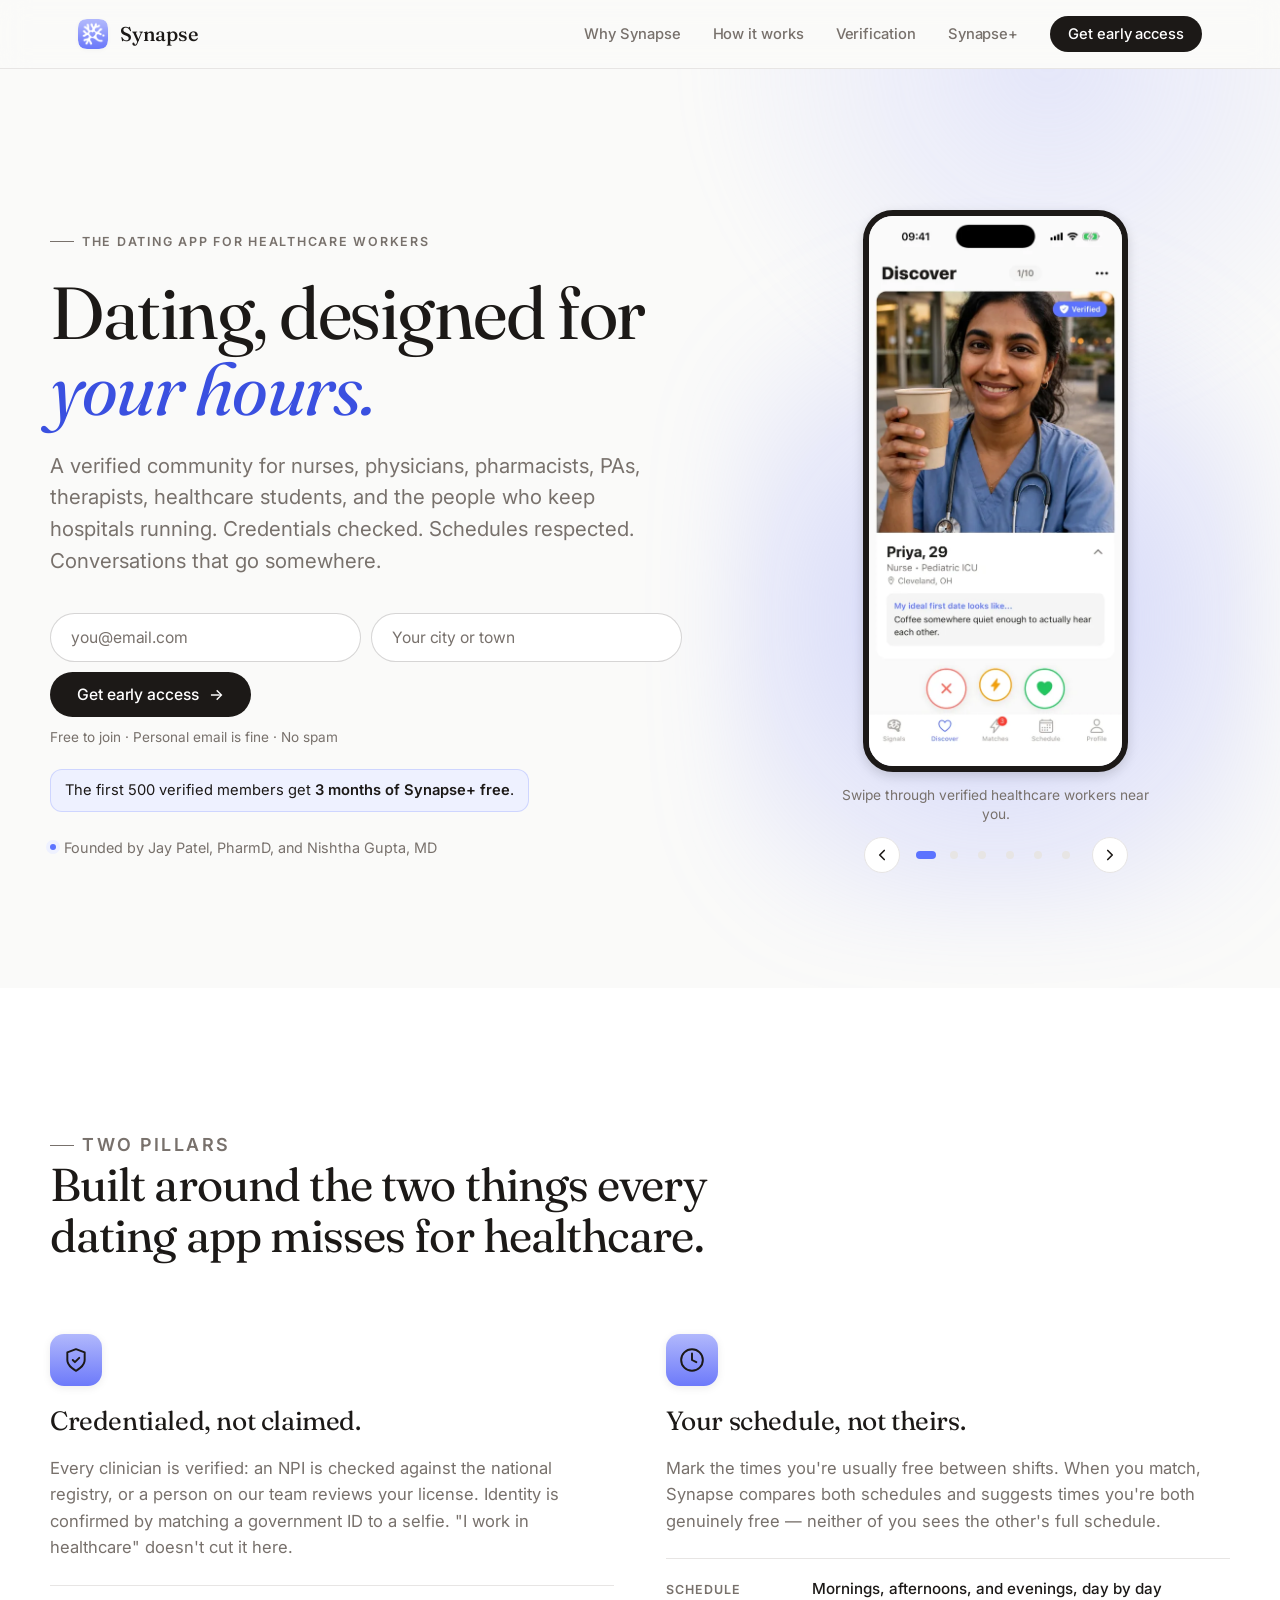
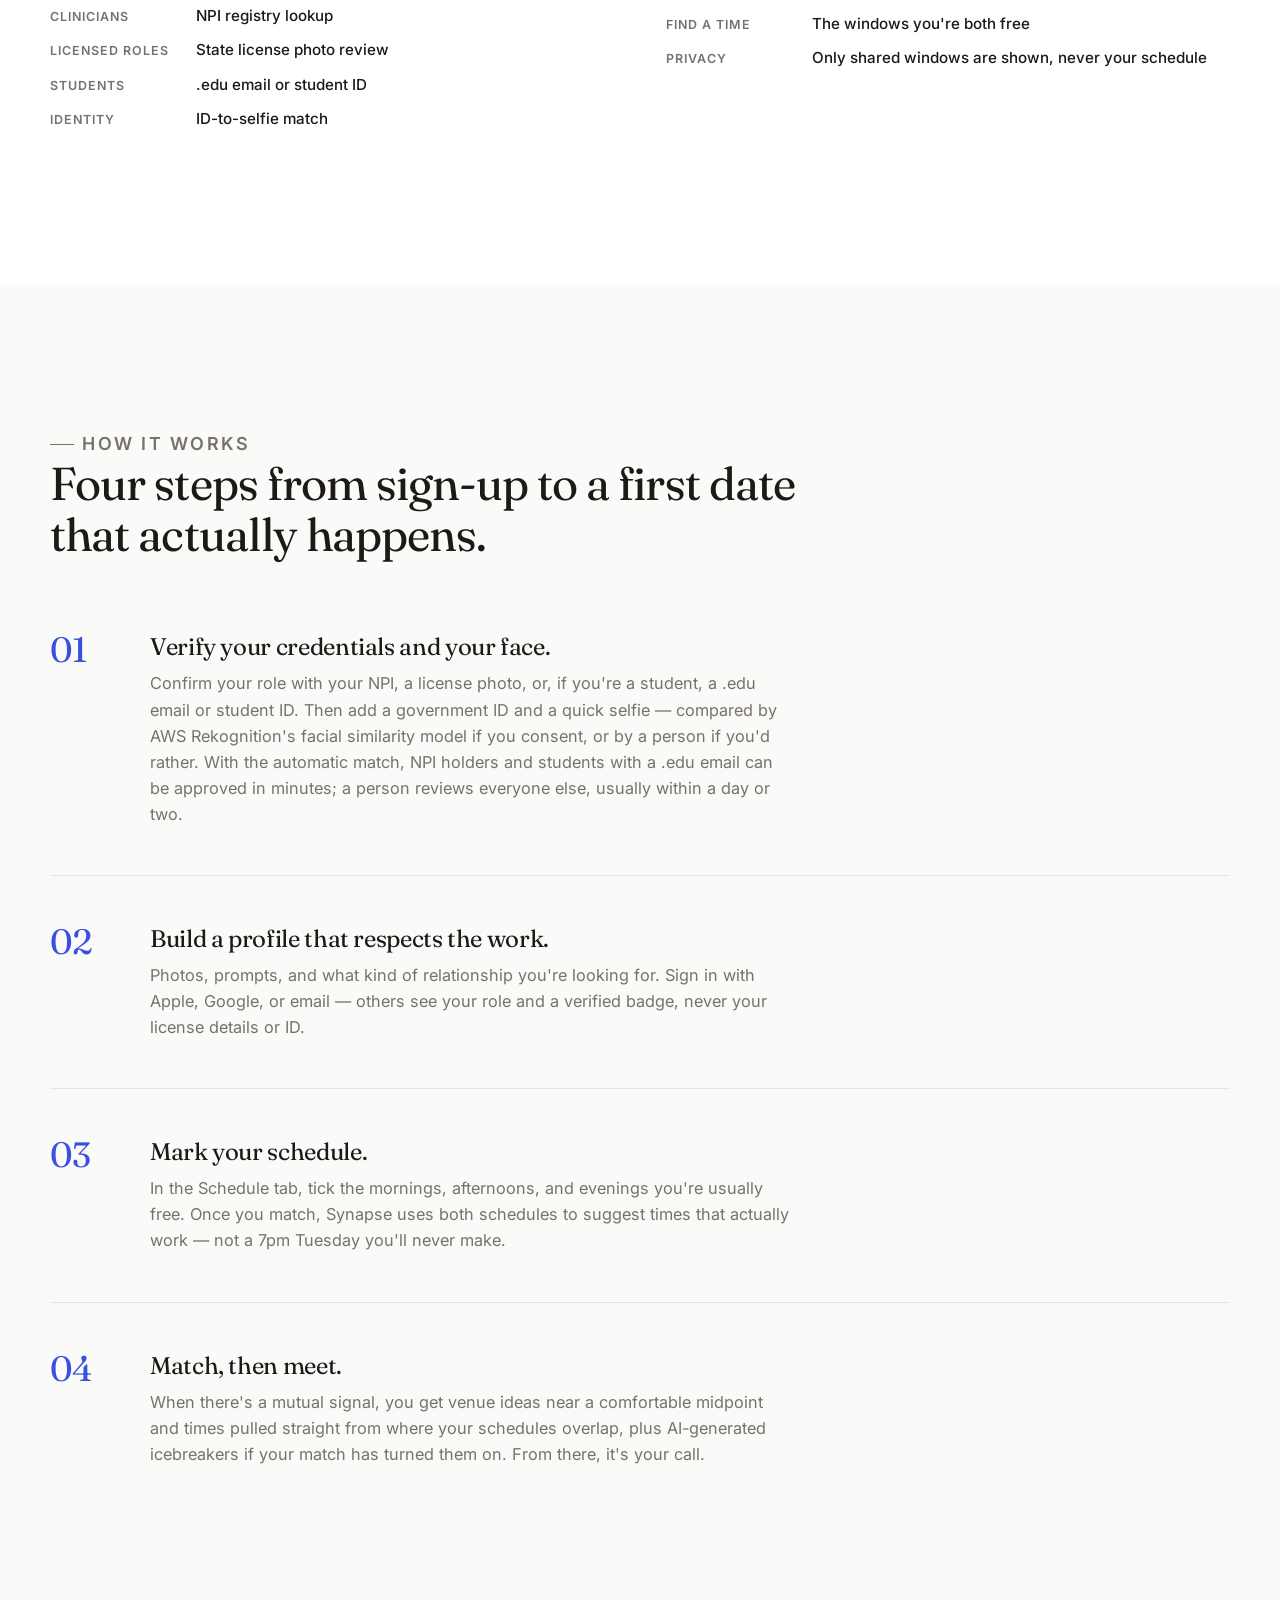
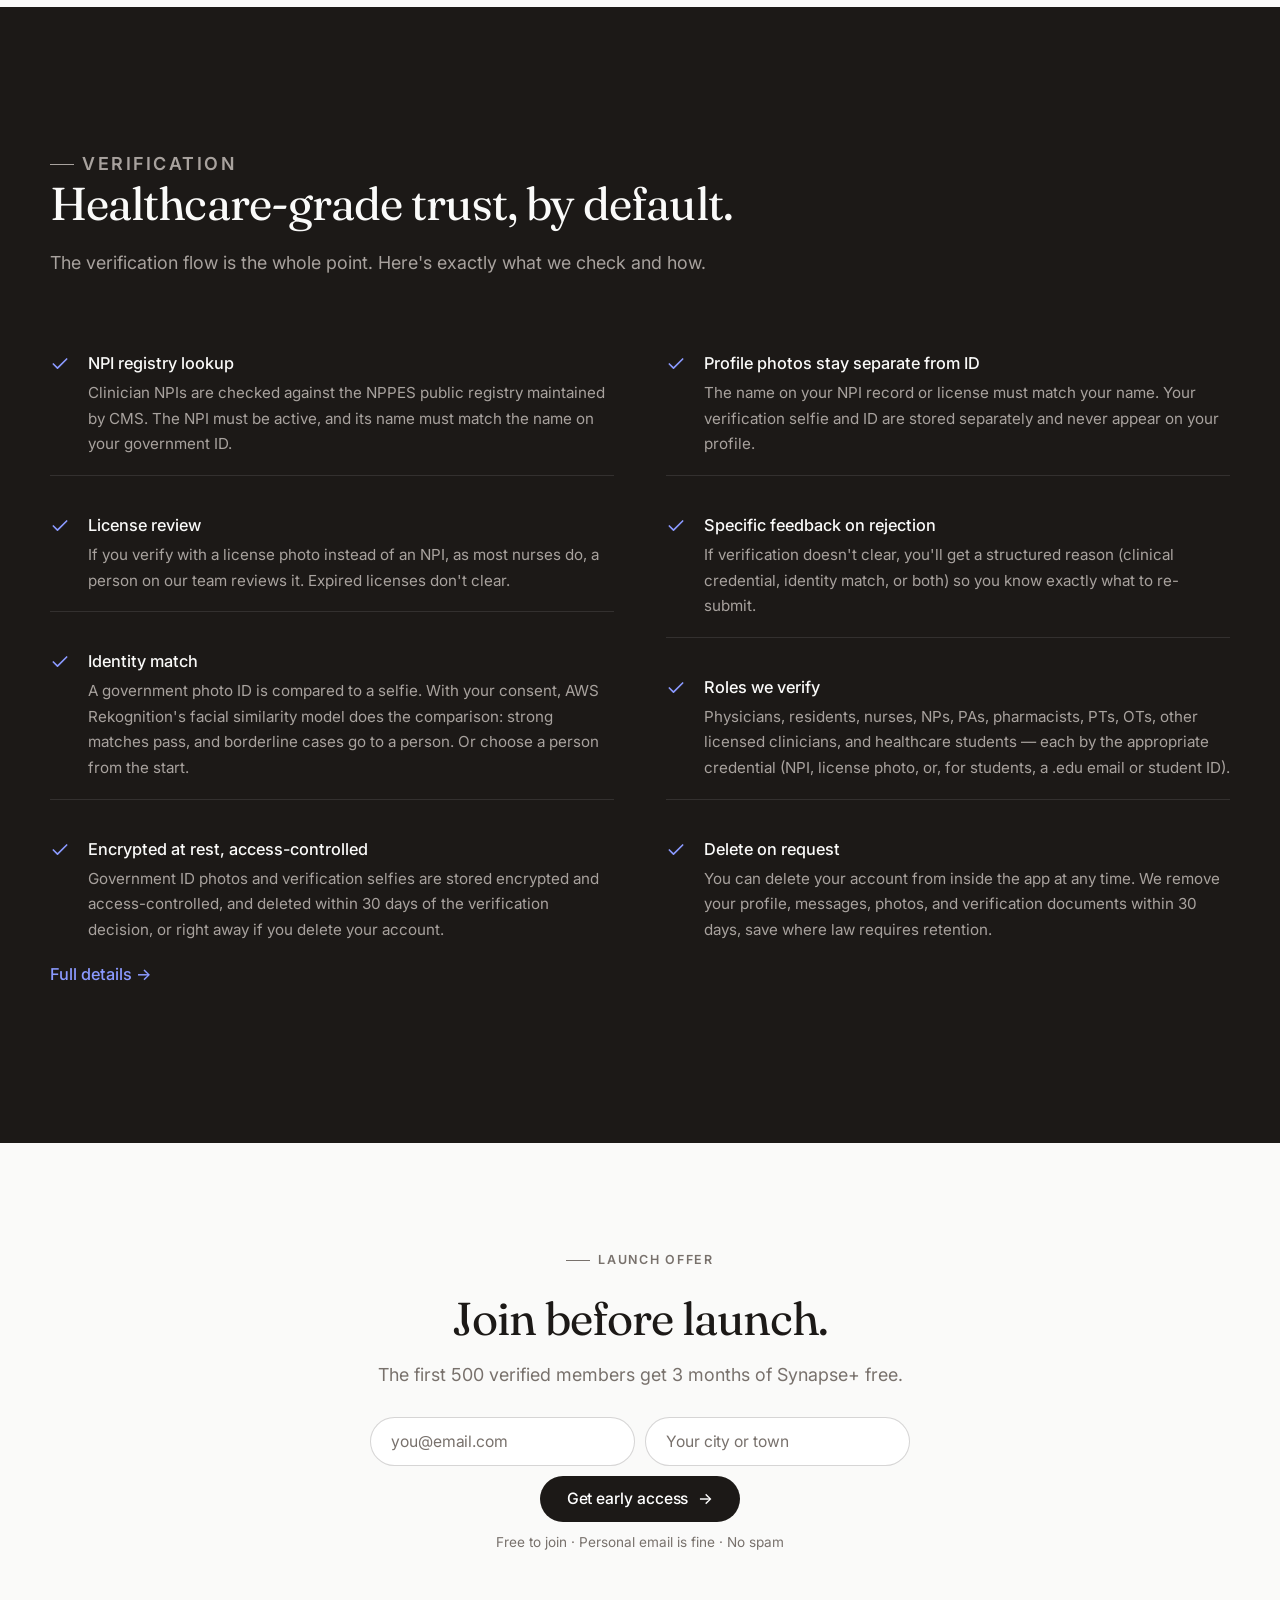
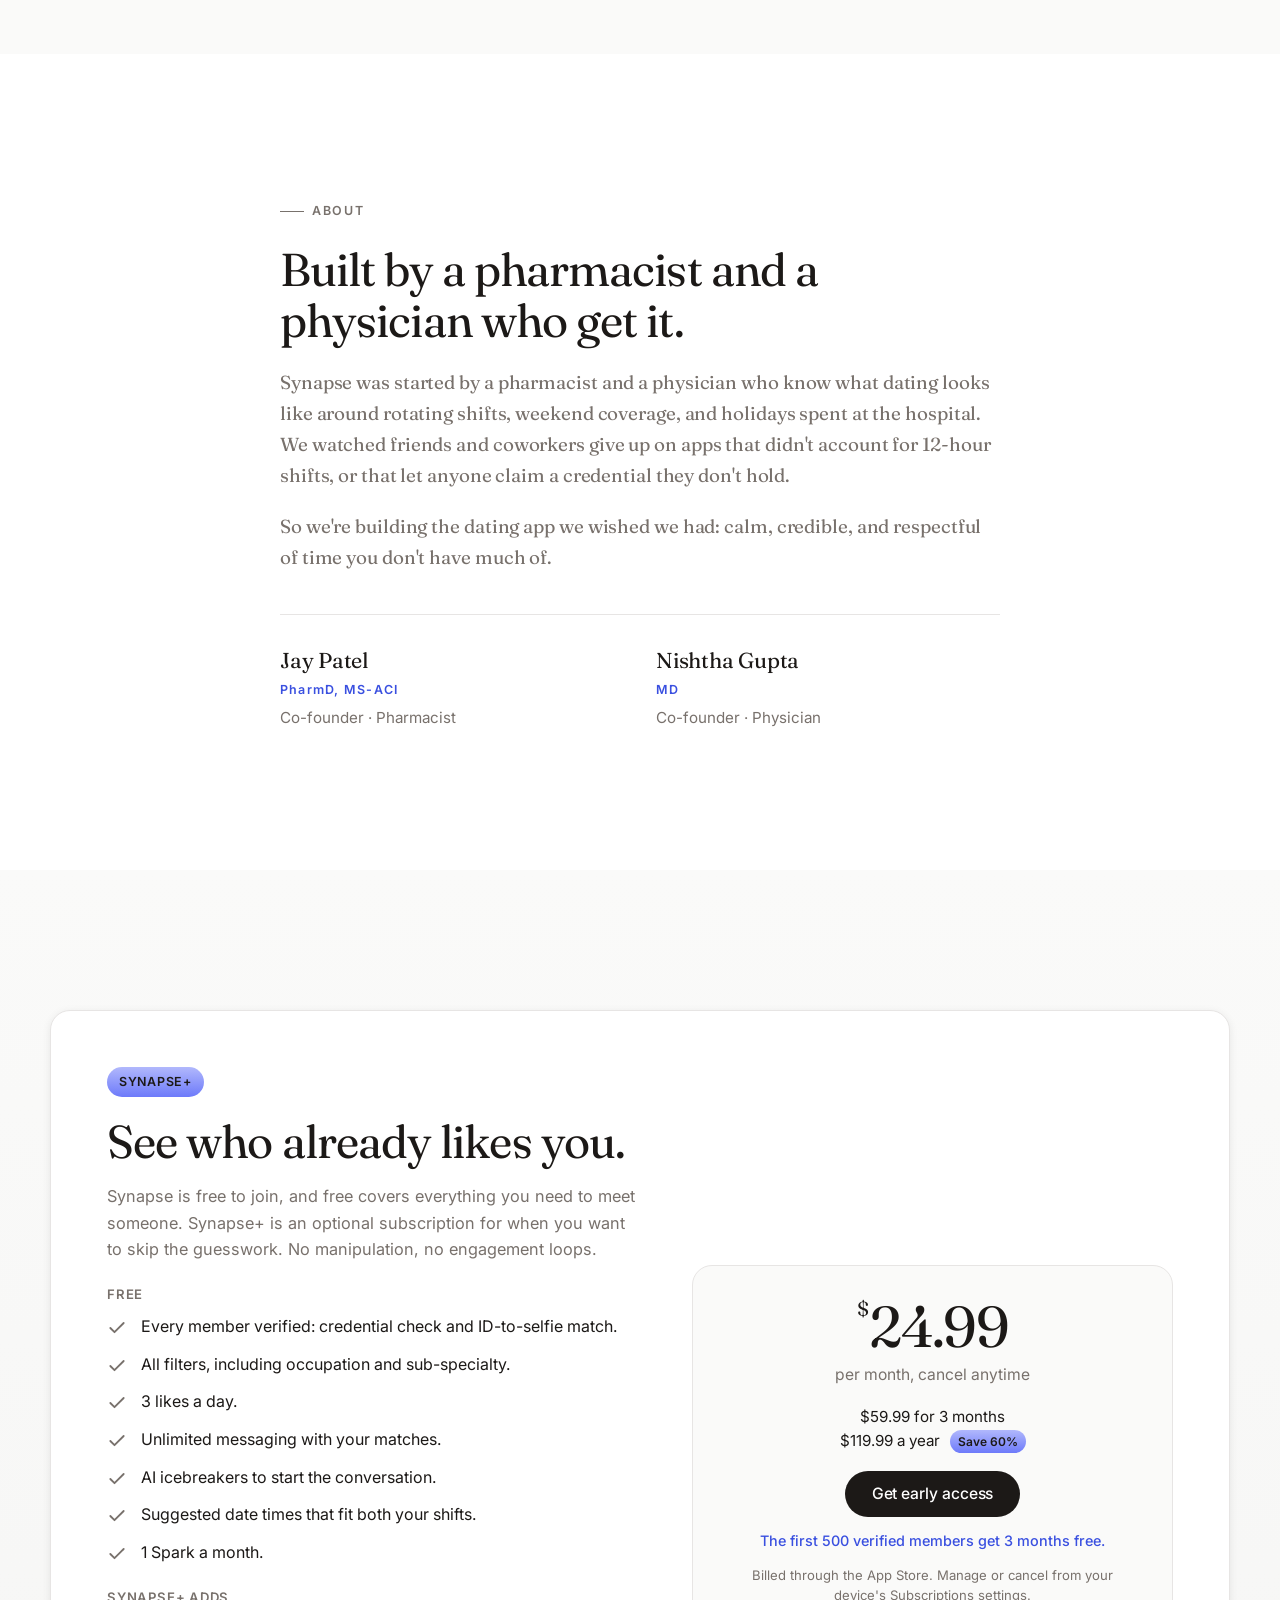
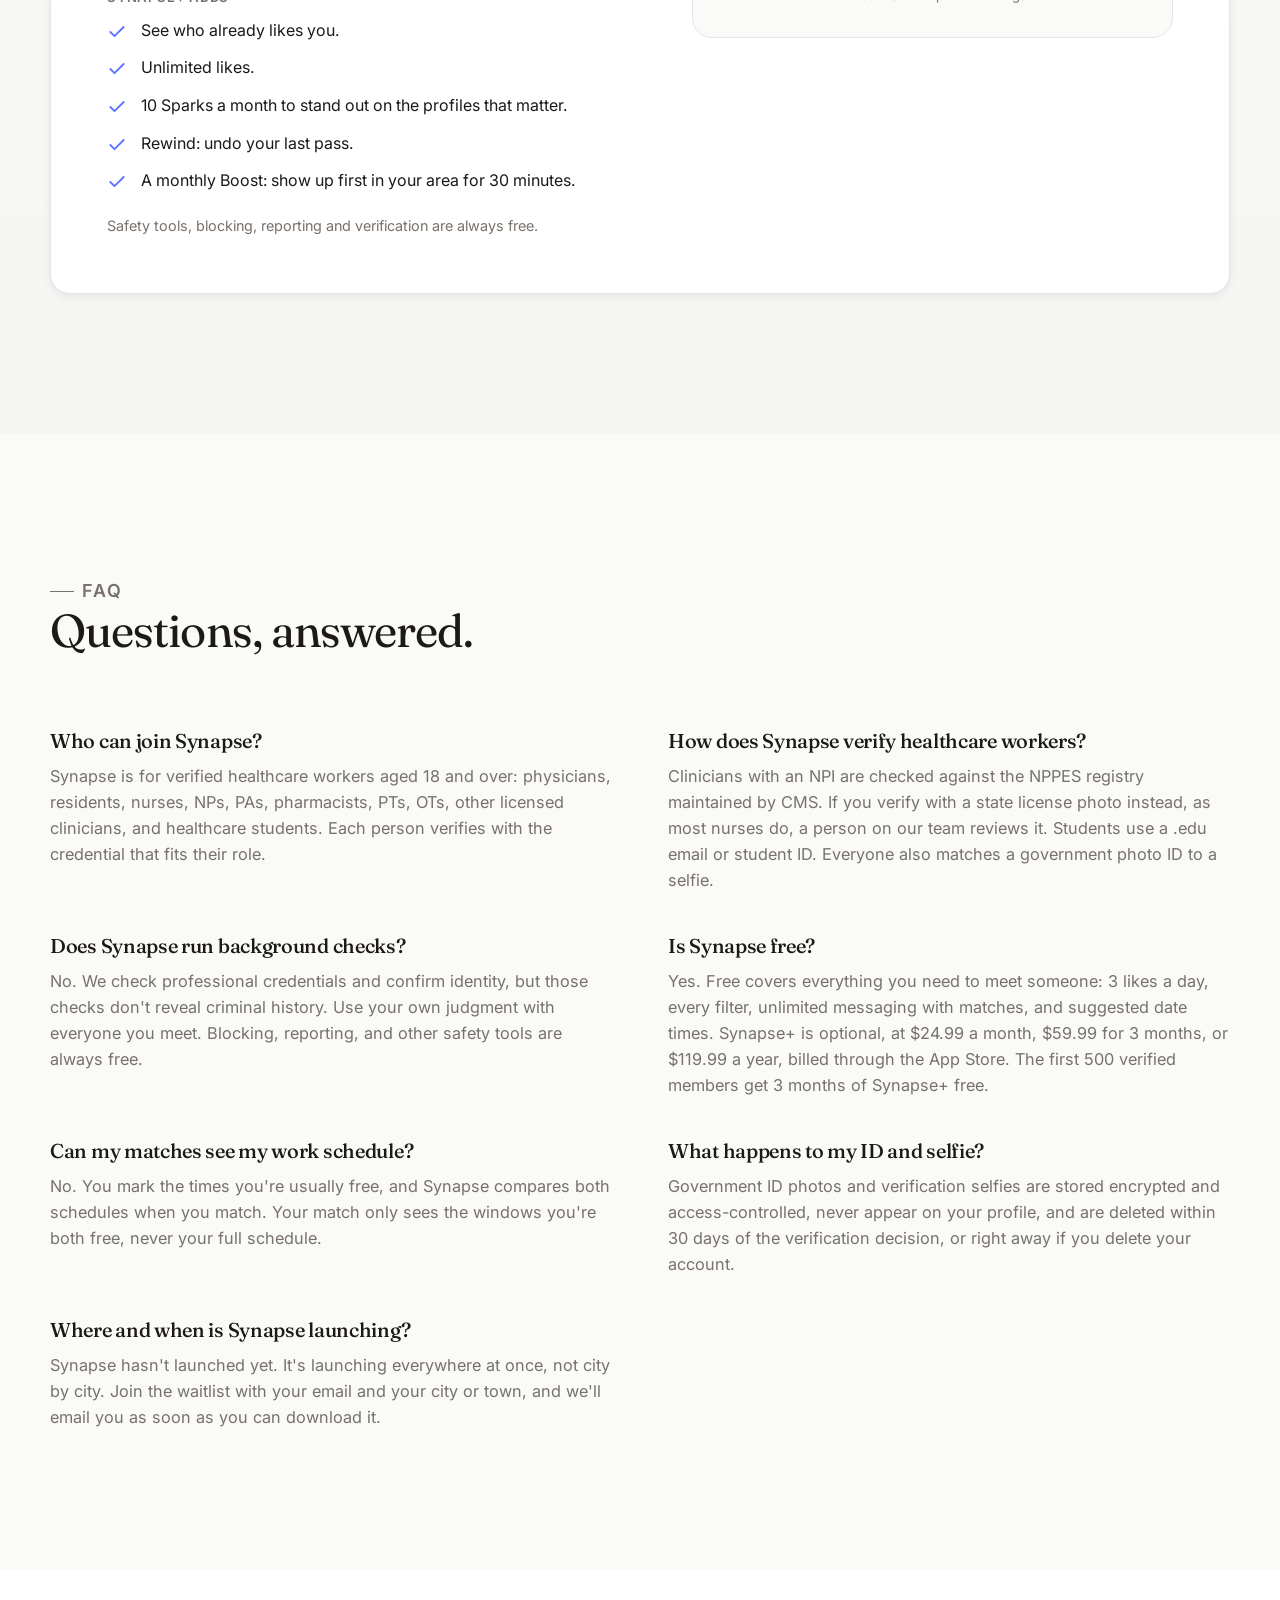
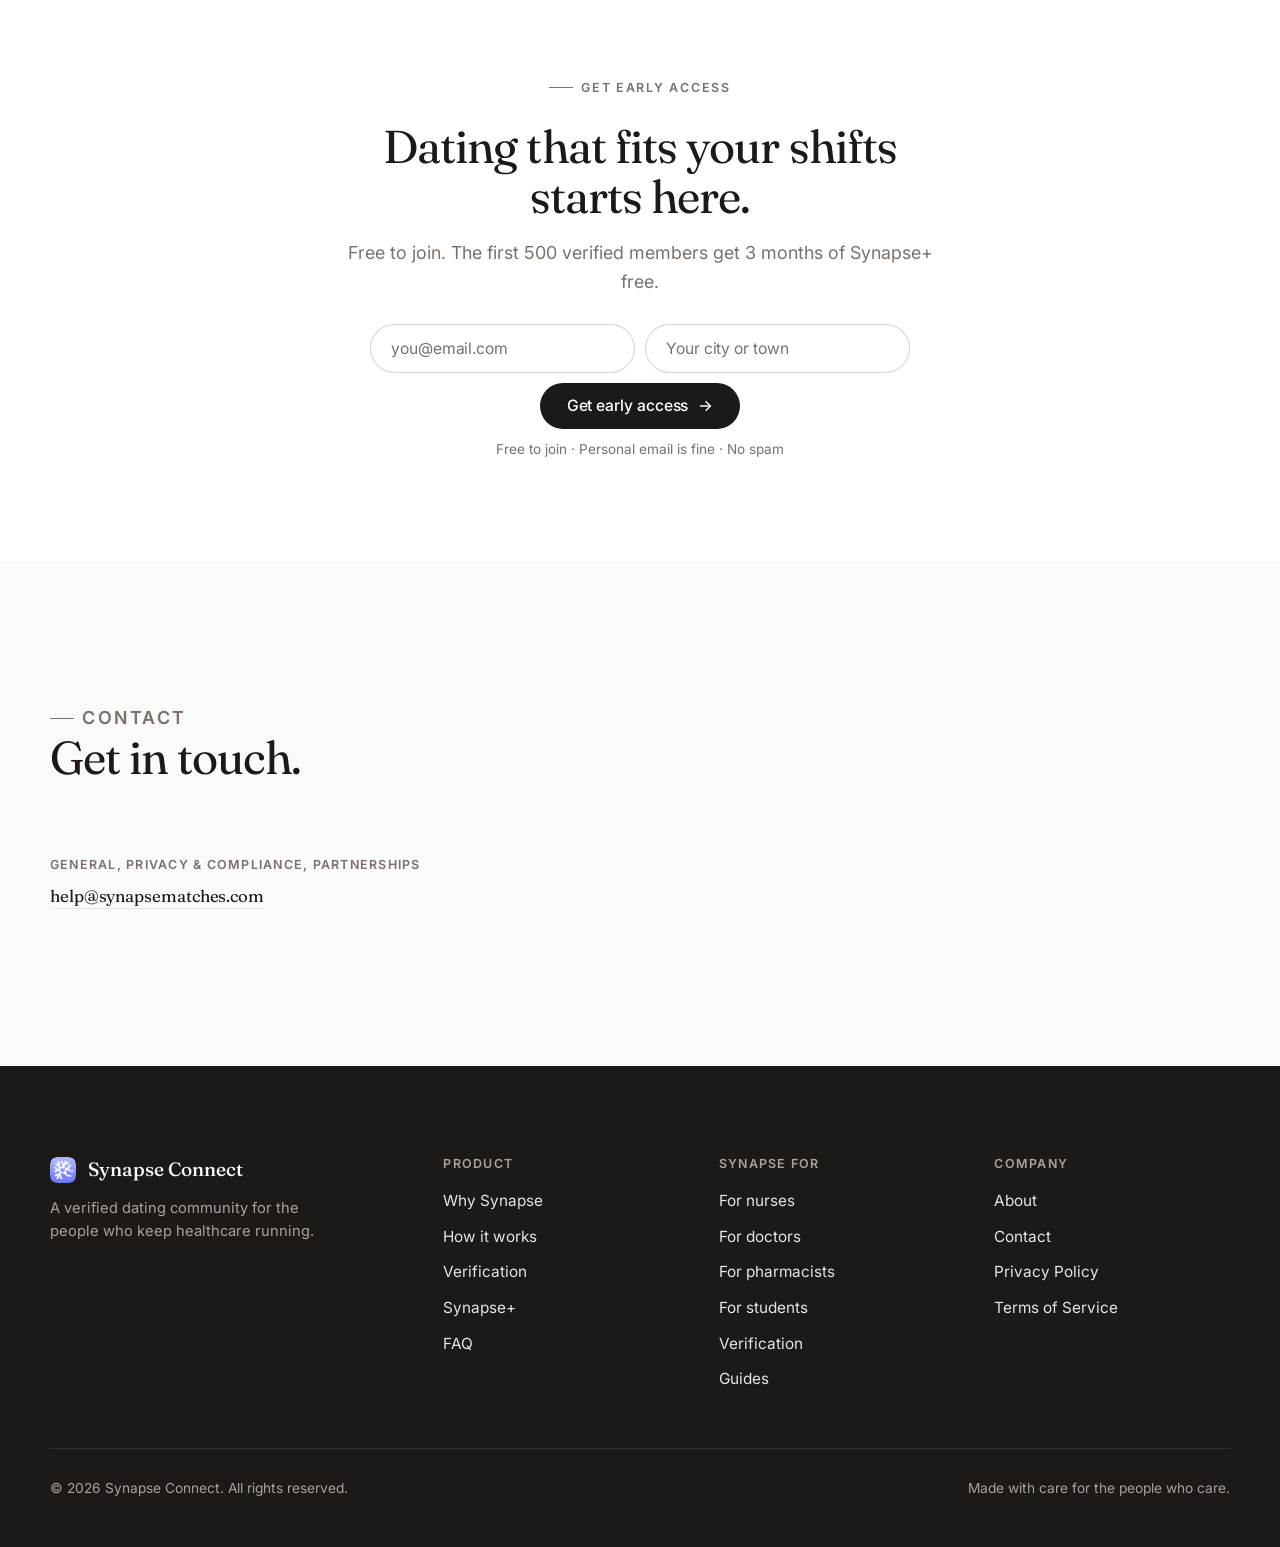
==== commit 3e2c4c2b: "Footer links, student cross-links, checker and sitemap entries for the new pages Co-Authored-By: Cla" ====
--- a/index.html
+++ b/index.html
@@ -613,6 +613,8 @@
         <ul>
           <li><a href="/nurses/">For nurses</a></li>
           <li><a href="/doctors/">For doctors</a></li>
+          <li><a href="/pharmacists/">For pharmacists</a></li>
+          <li><a href="/healthcare-students/">For students</a></li>
           <li><a href="/verification/">Verification</a></li>
           <li><a href="/guides/dating-with-12-hour-shifts/">Guides</a></li>
         </ul>
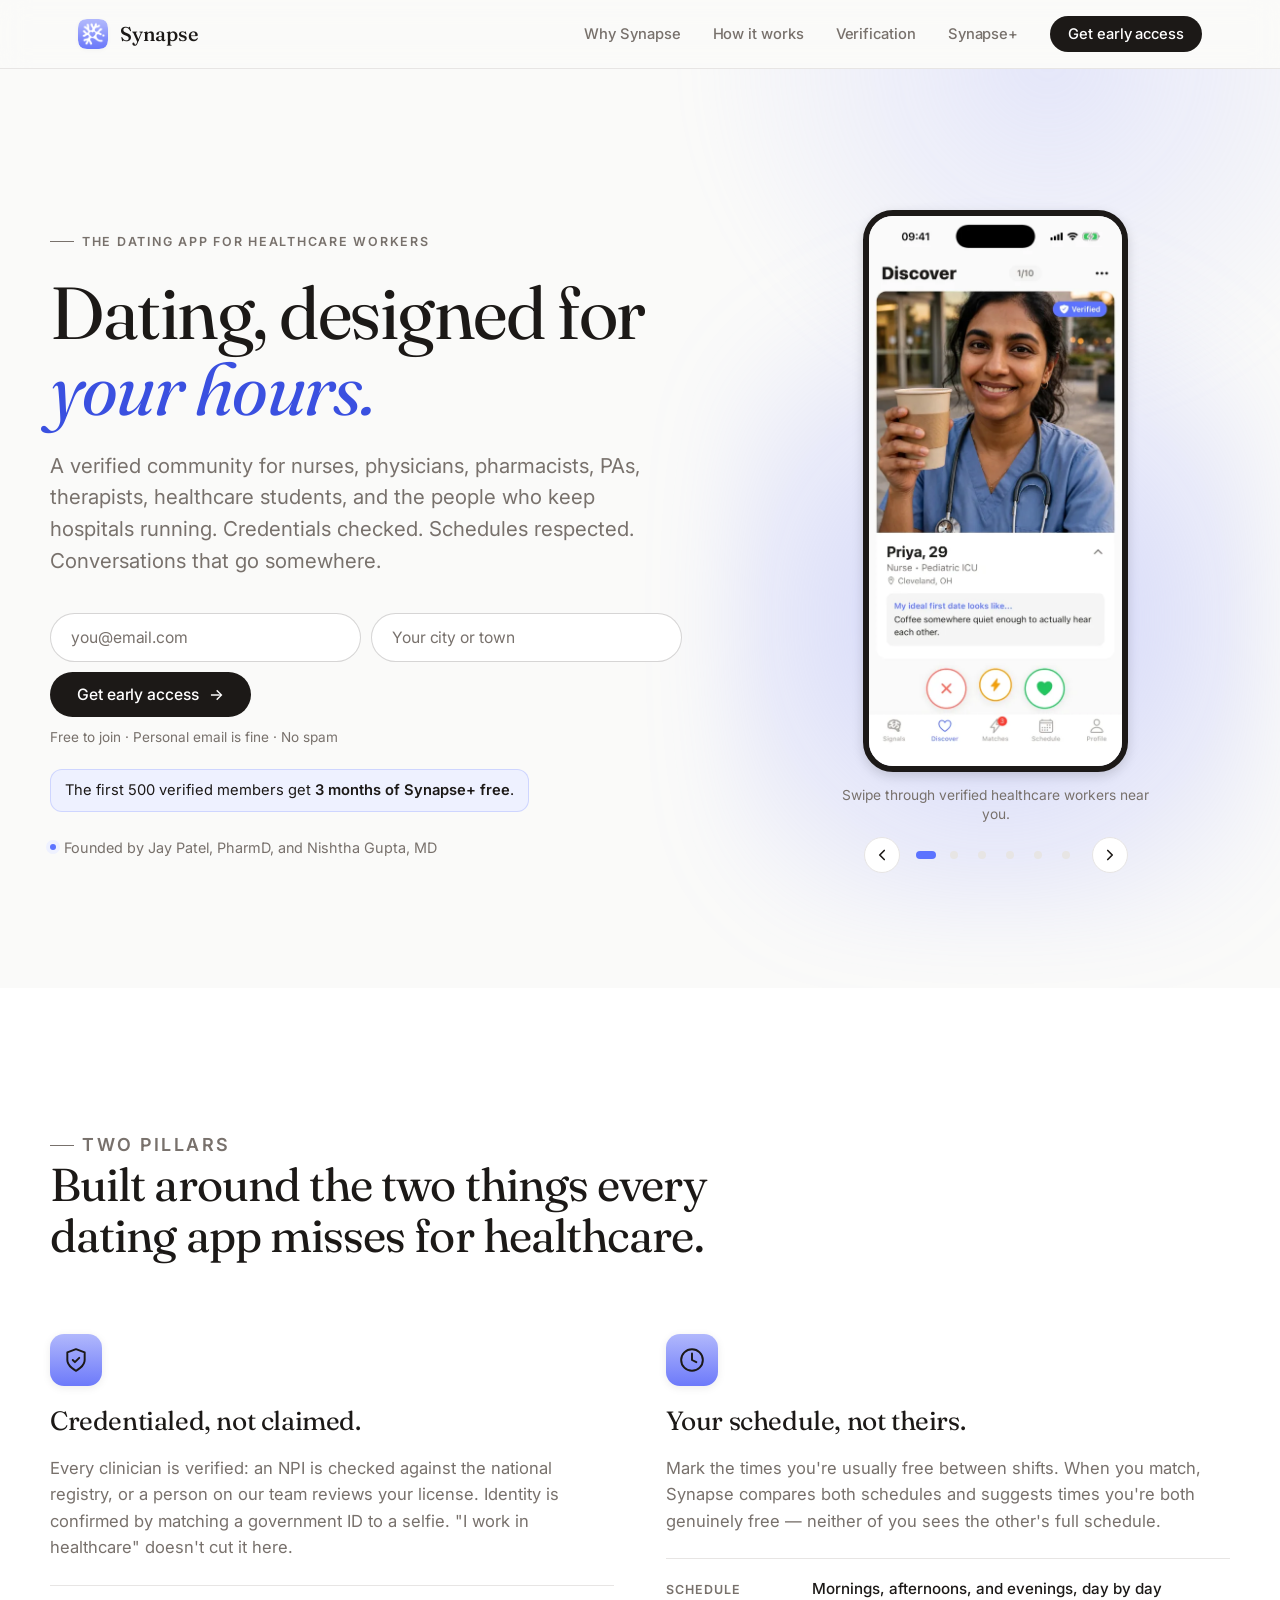
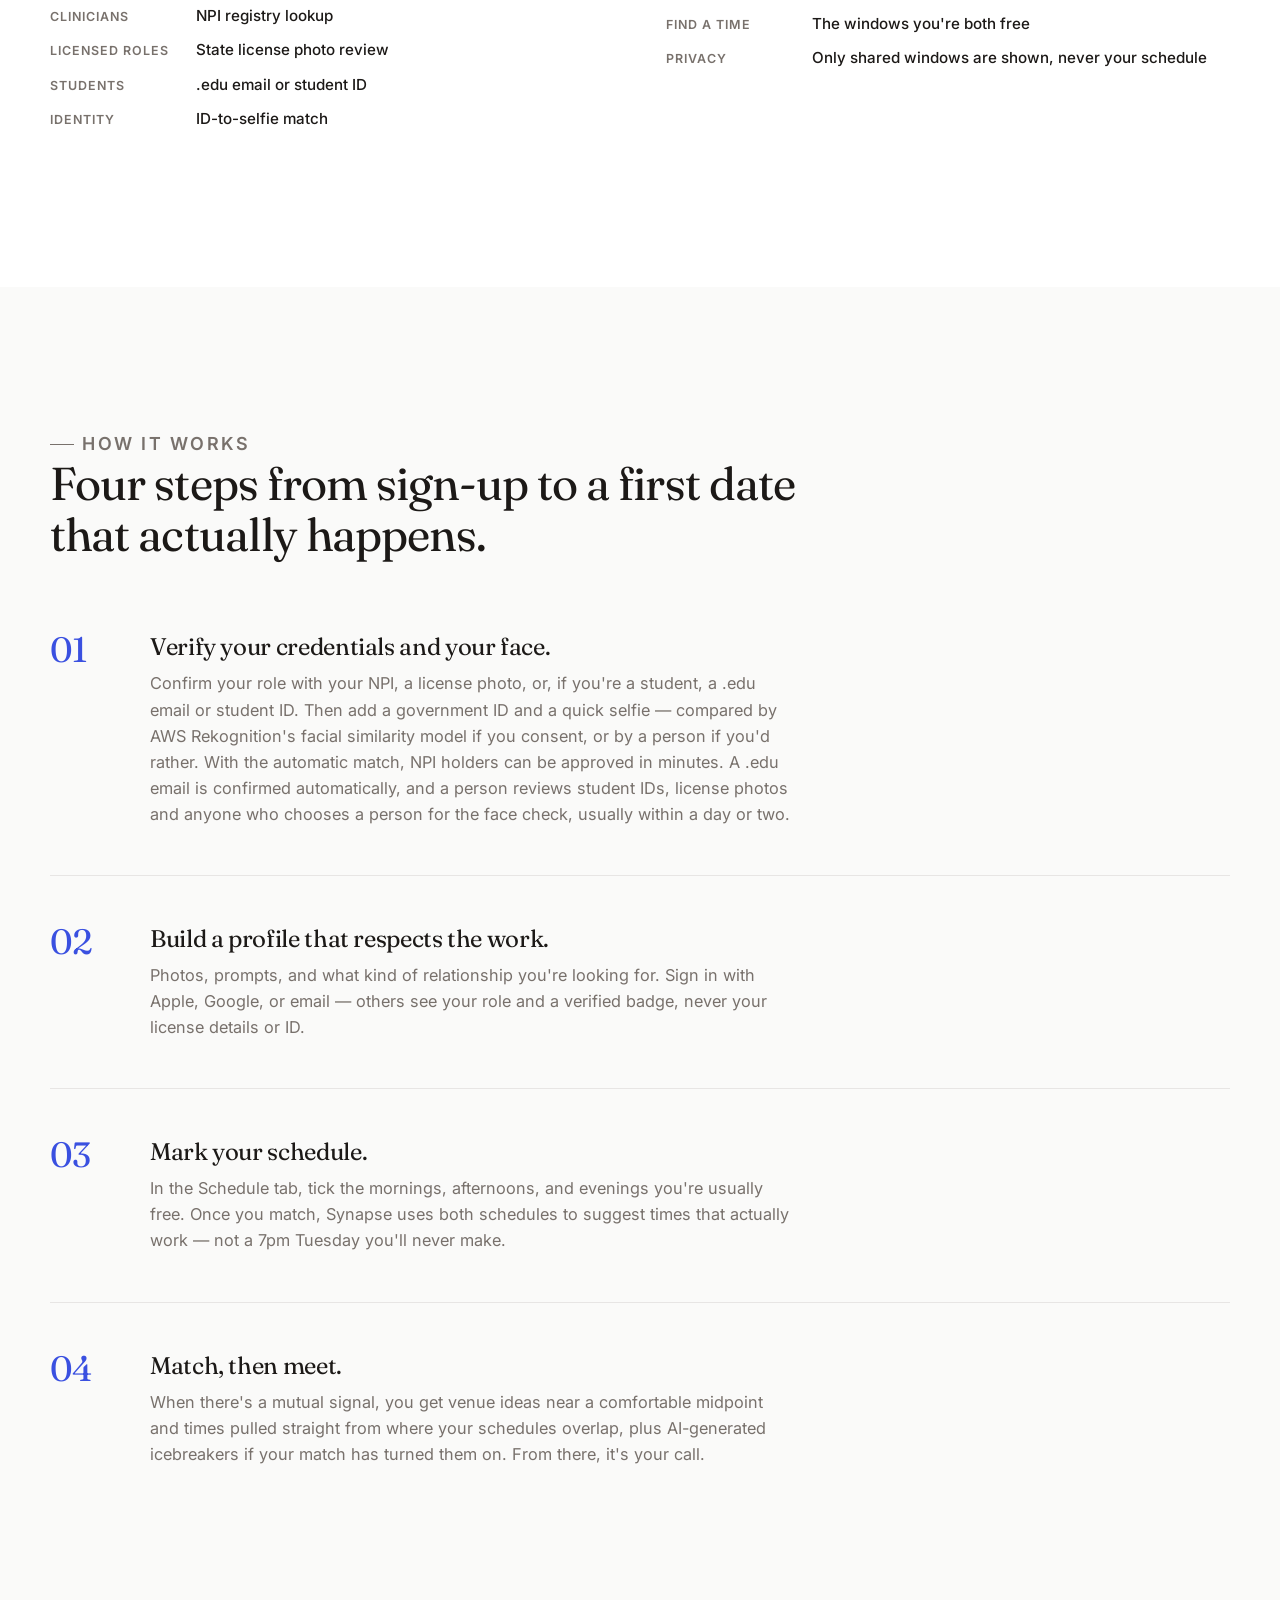
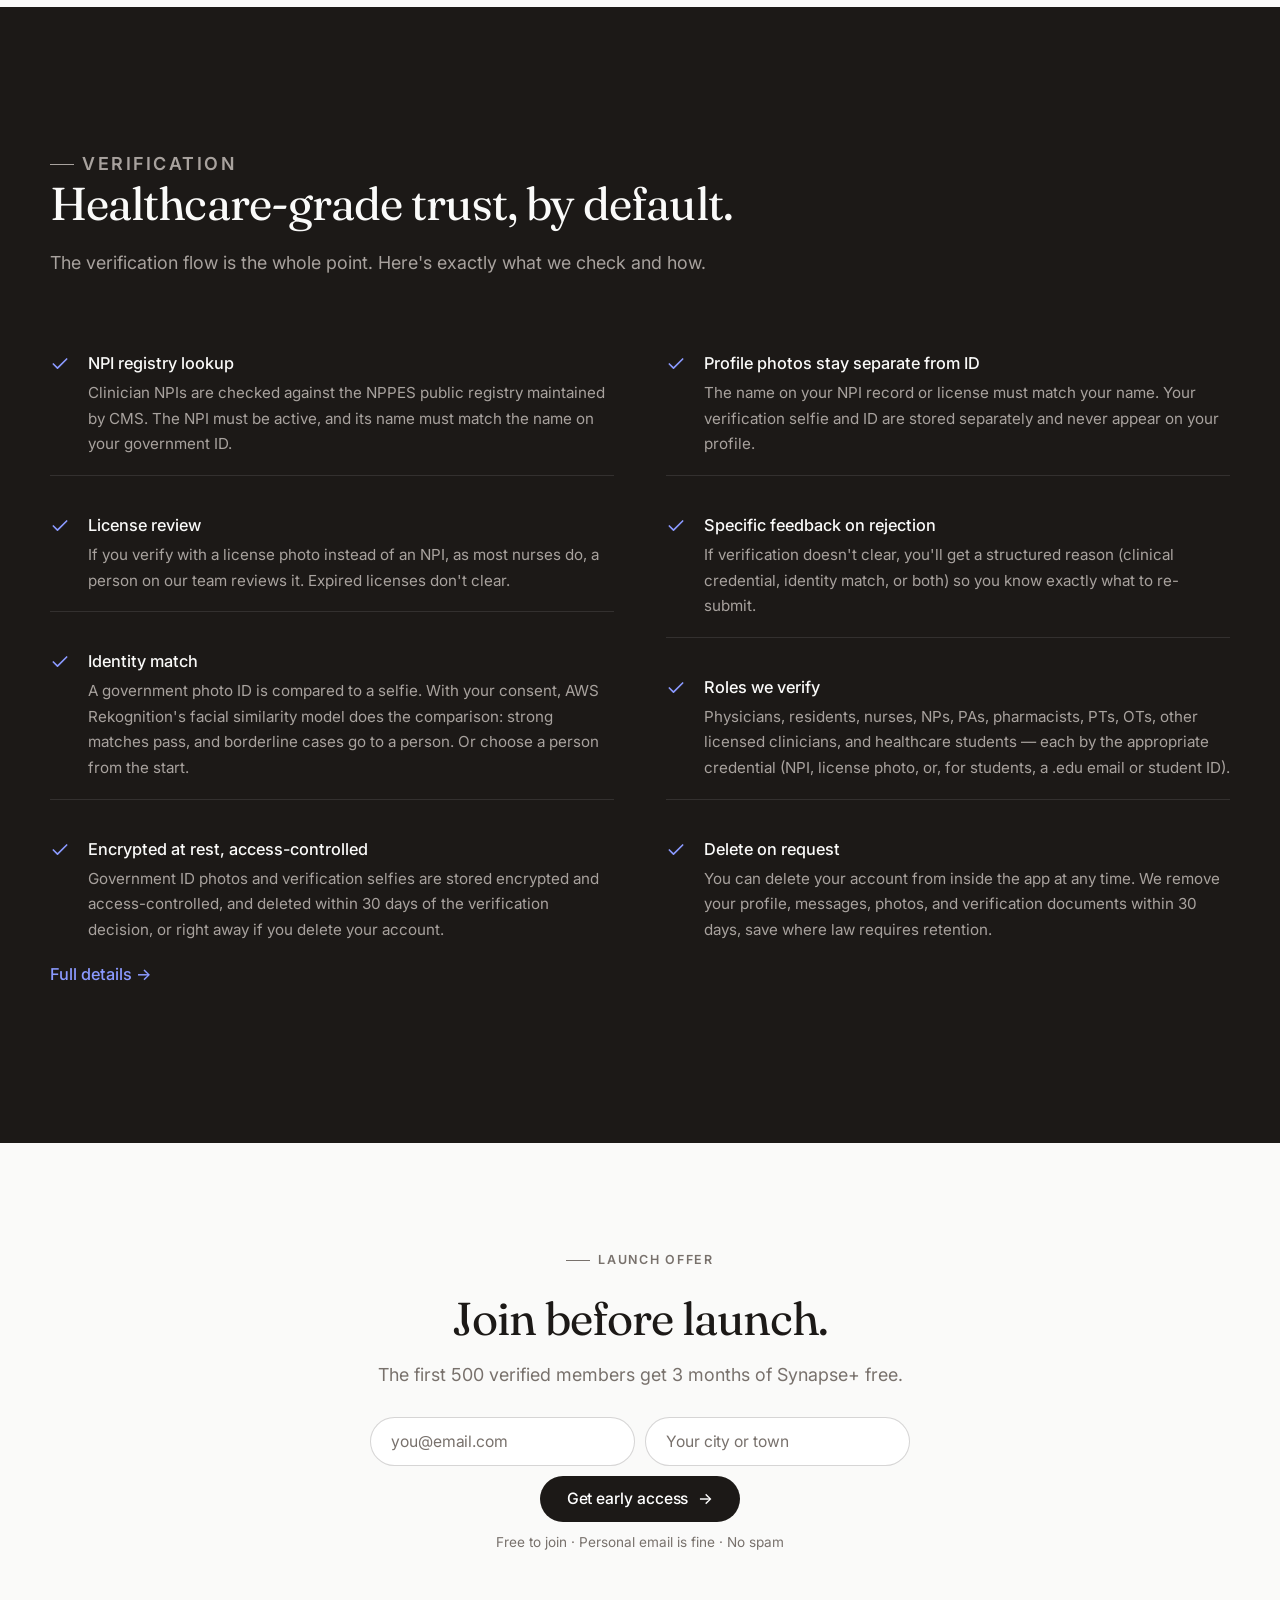
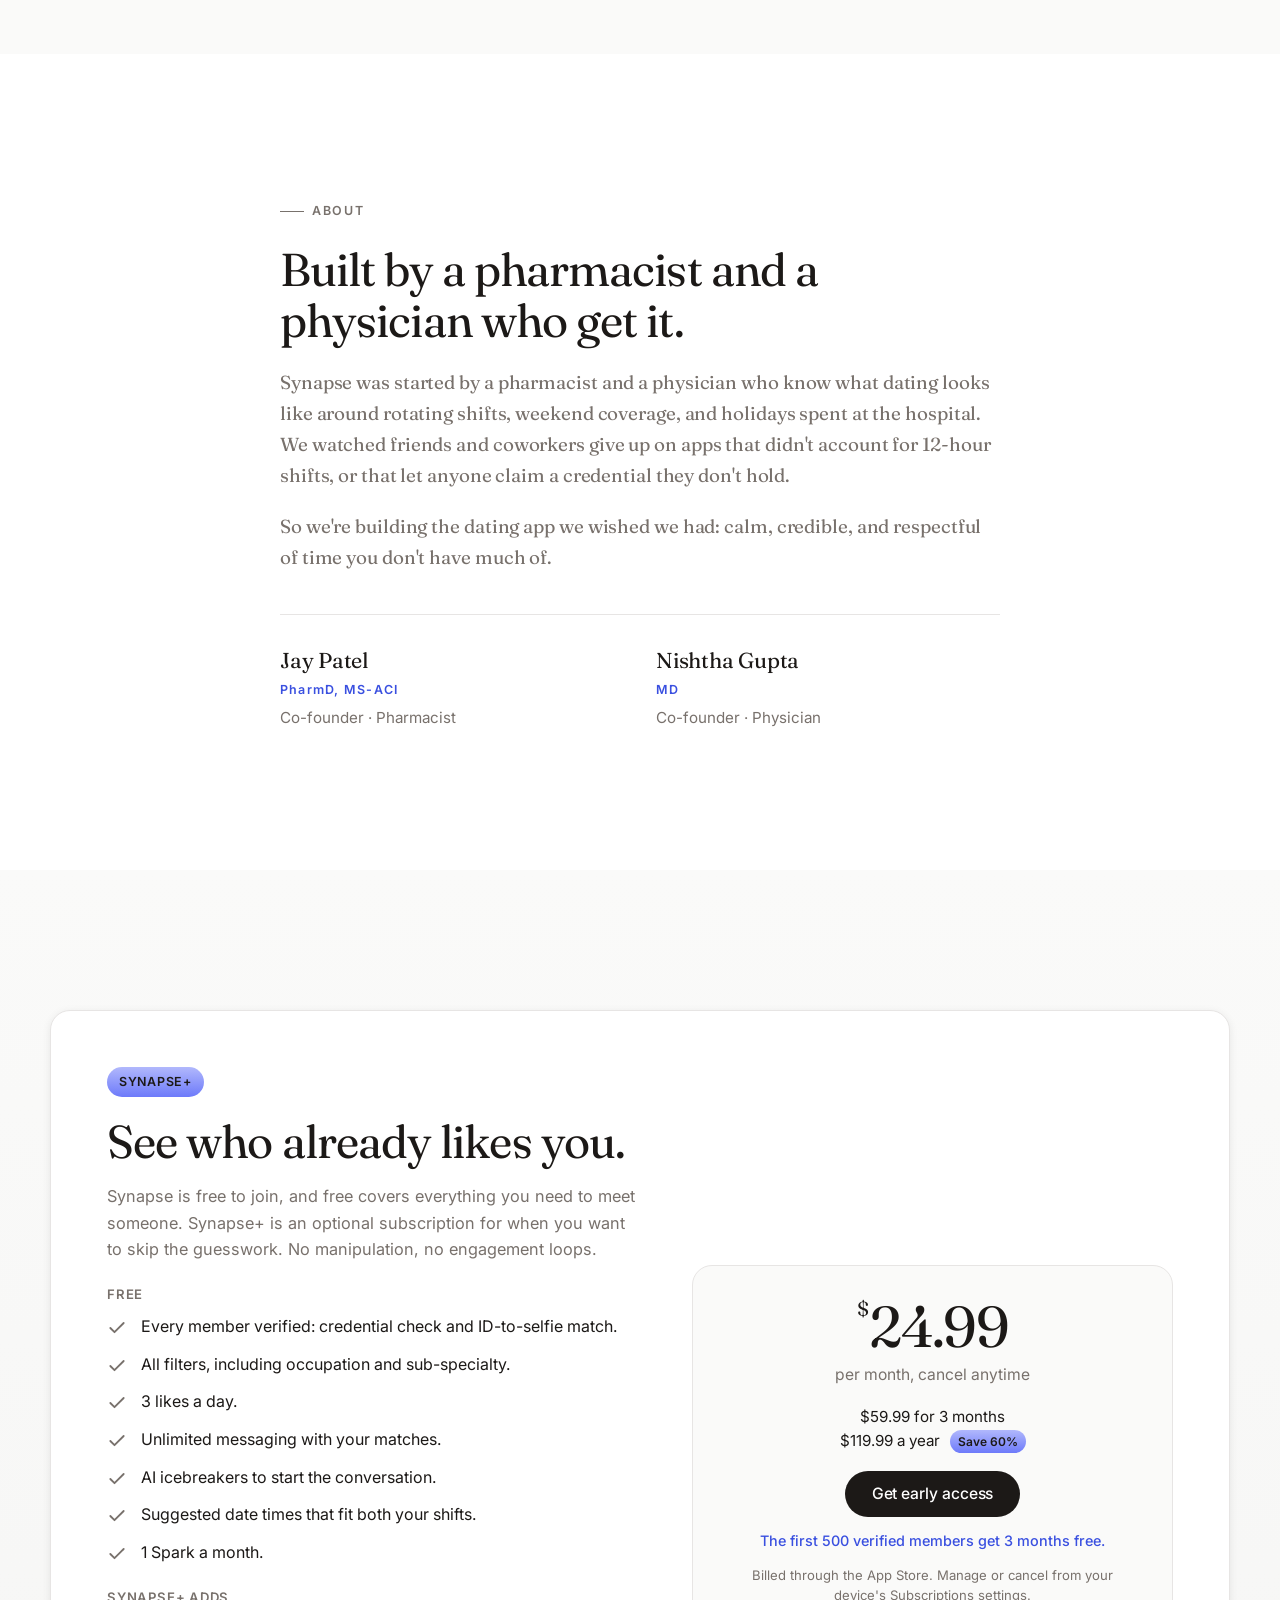
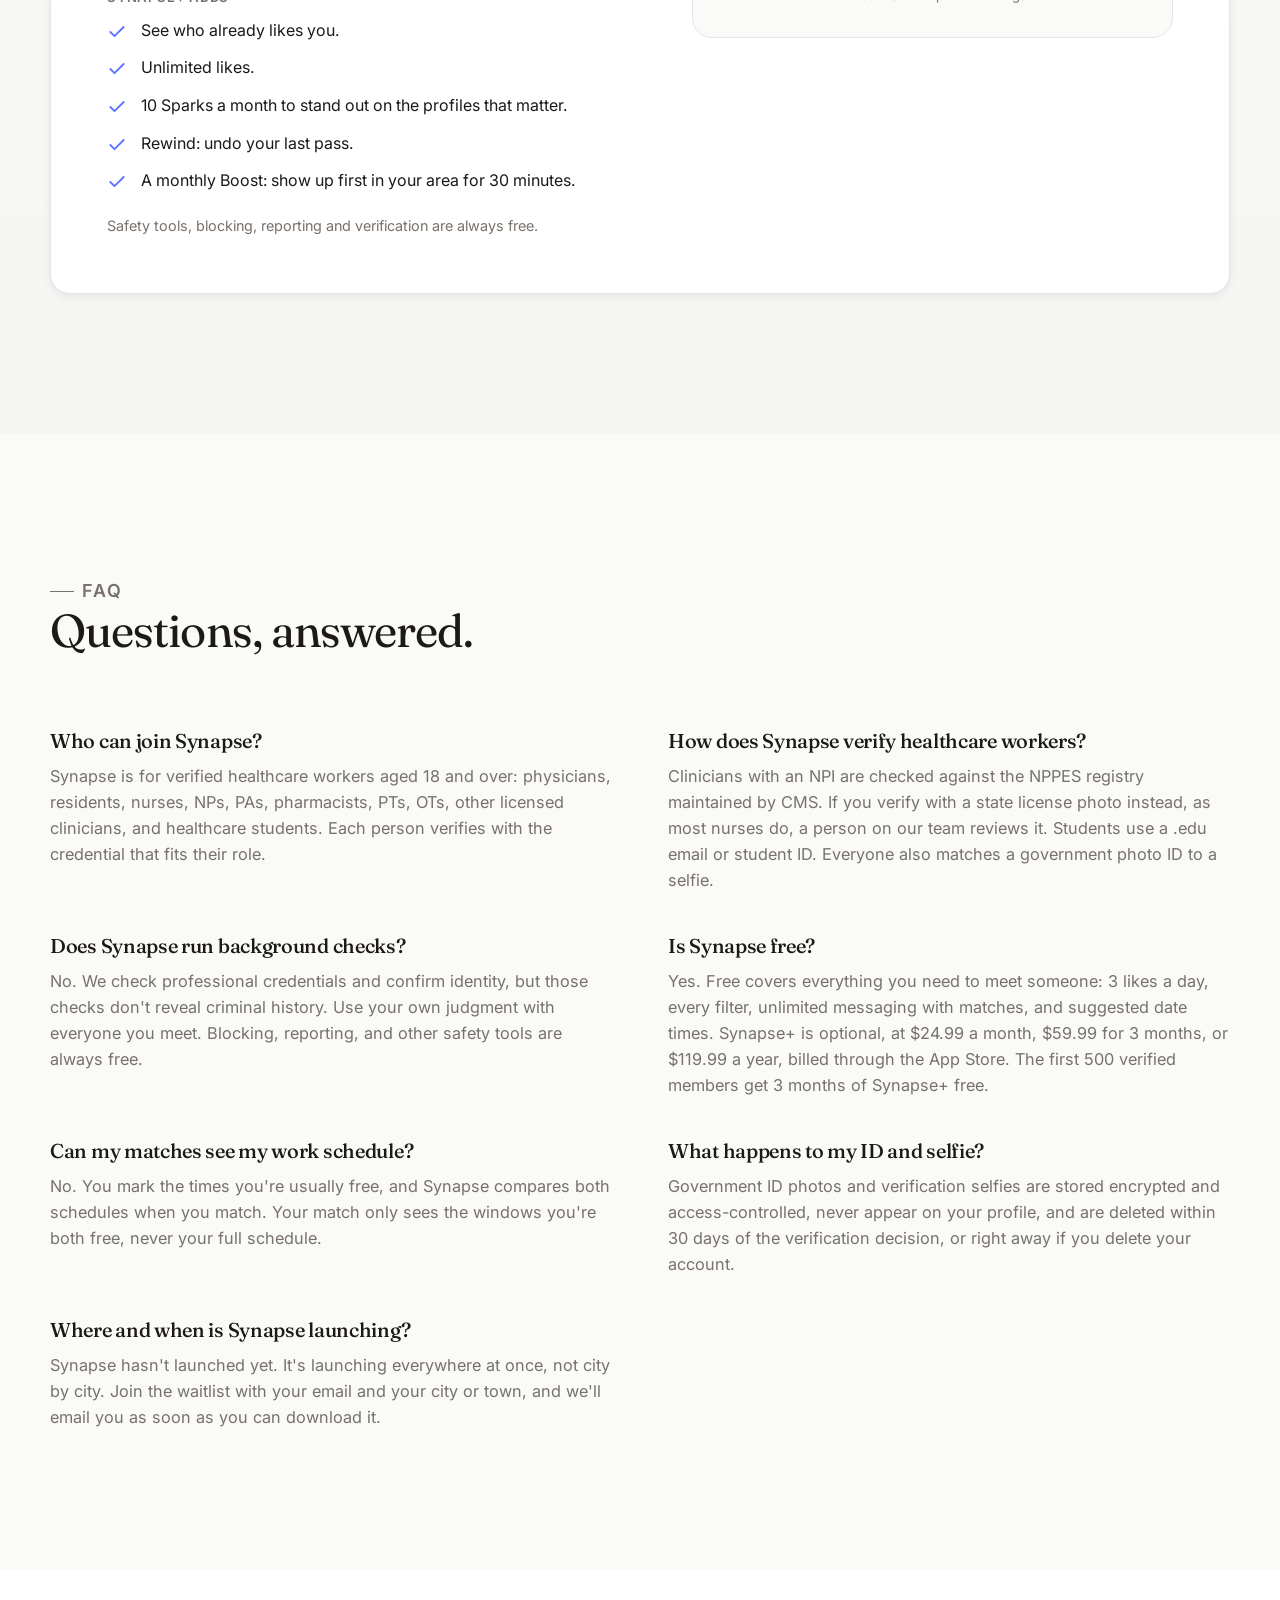
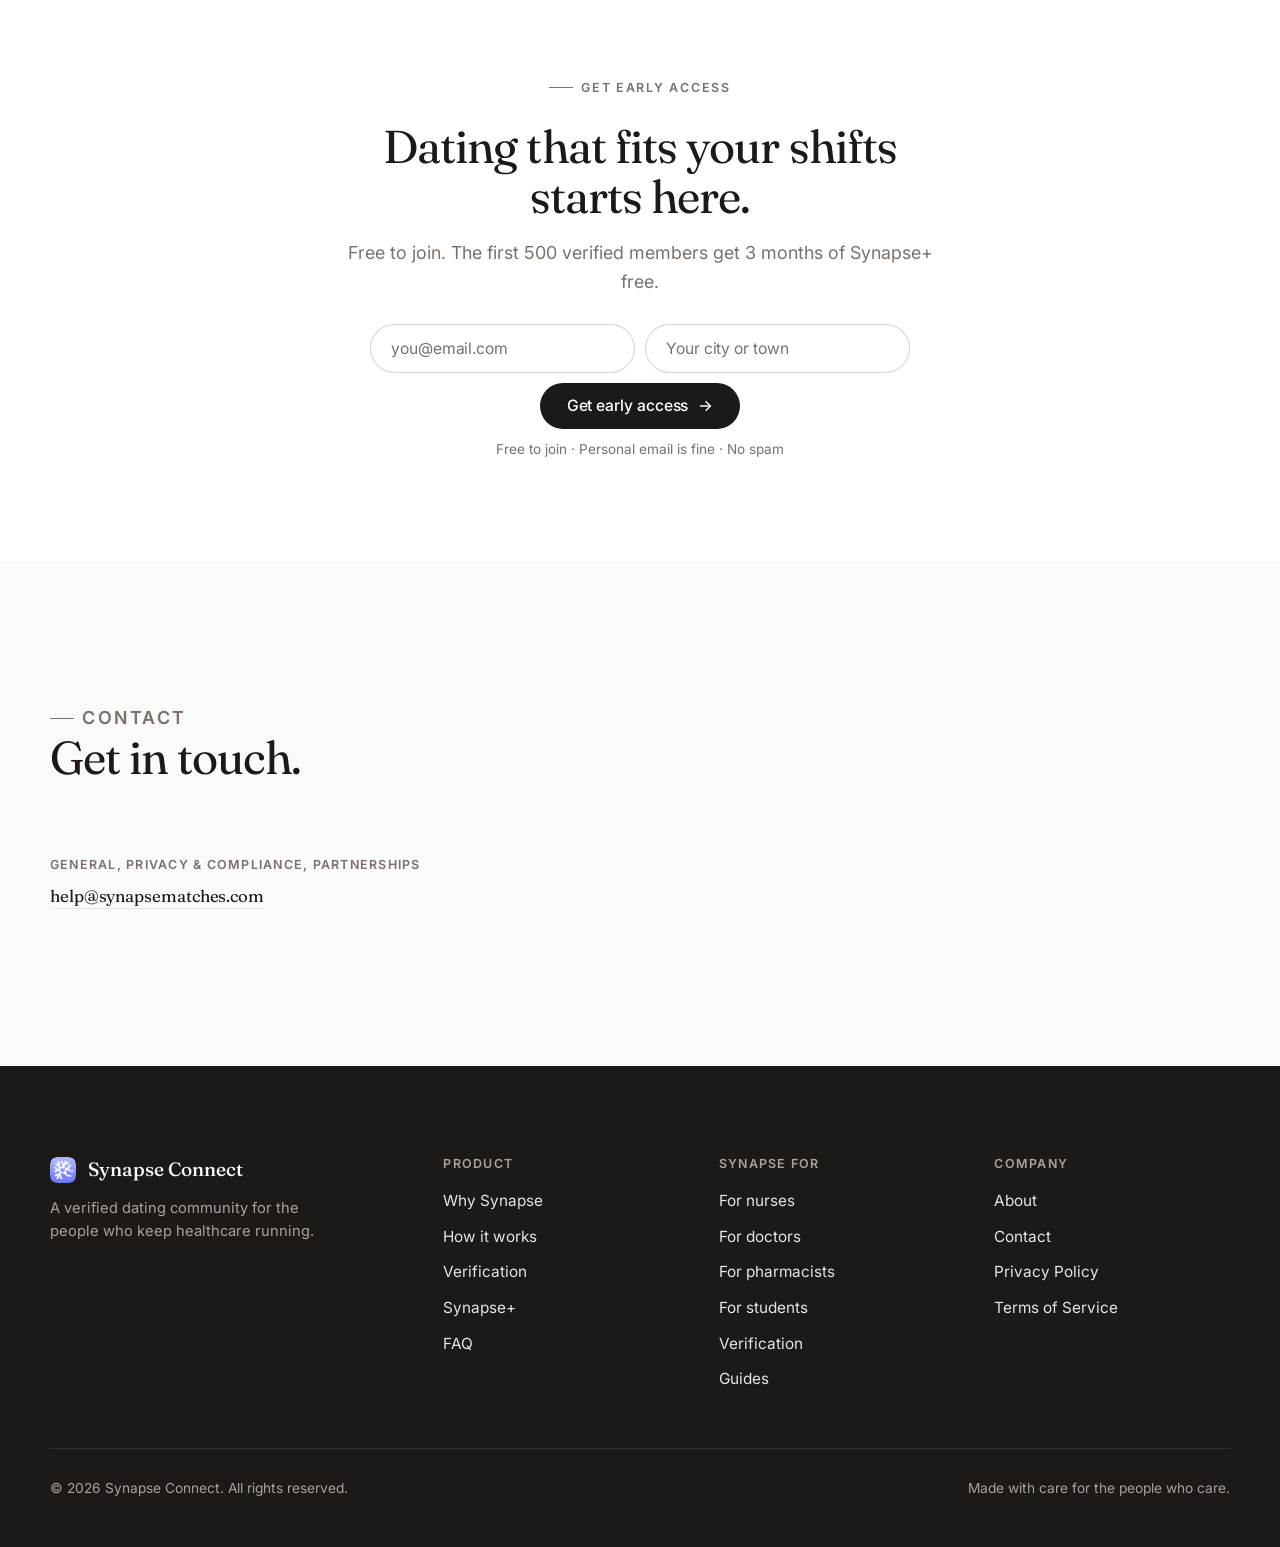
==== commit 1a7c6010: "Promise approval in minutes to NPI holders only Students with a .edu email no longer get the "in min" ====
--- a/index.html
+++ b/index.html
@@ -225,7 +225,7 @@
             <span class="step-num">01</span>
             <div>
               <h3>Verify your credentials and your face.</h3>
-              <p>Confirm your role with your NPI, a license photo, or, if you're a student, a .edu email or student ID. Then add a government ID and a quick selfie — compared by AWS Rekognition's facial similarity model if you consent, or by a person if you'd rather. With the automatic match, NPI holders and students with a .edu email can be approved in minutes; a person reviews everyone else, usually within a day or two.</p>
+              <p>Confirm your role with your NPI, a license photo, or, if you're a student, a .edu email or student ID. Then add a government ID and a quick selfie — compared by AWS Rekognition's facial similarity model if you consent, or by a person if you'd rather. With the automatic match, NPI holders can be approved in minutes. A .edu email is confirmed automatically, and a person reviews student IDs, license photos and anyone who chooses a person for the face check, usually within a day or two.</p>
             </div>
           </li>
           <li>
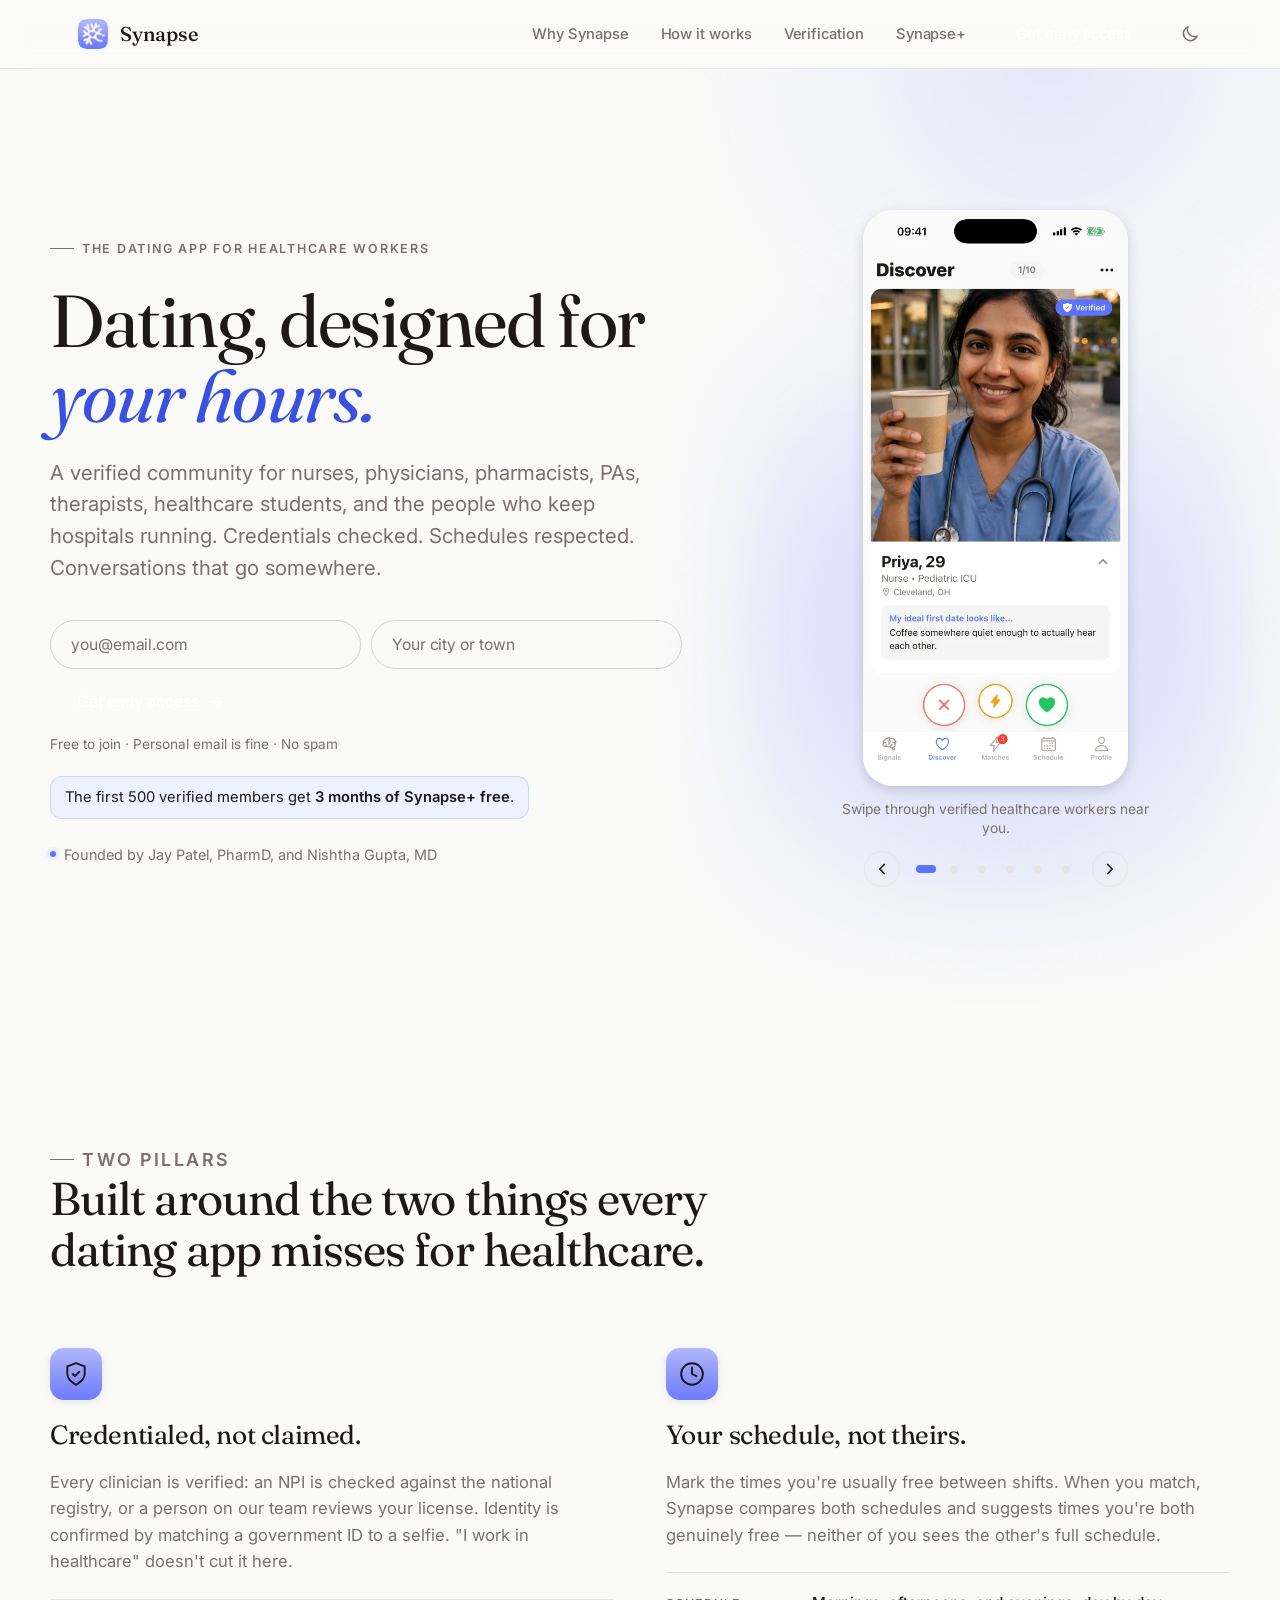
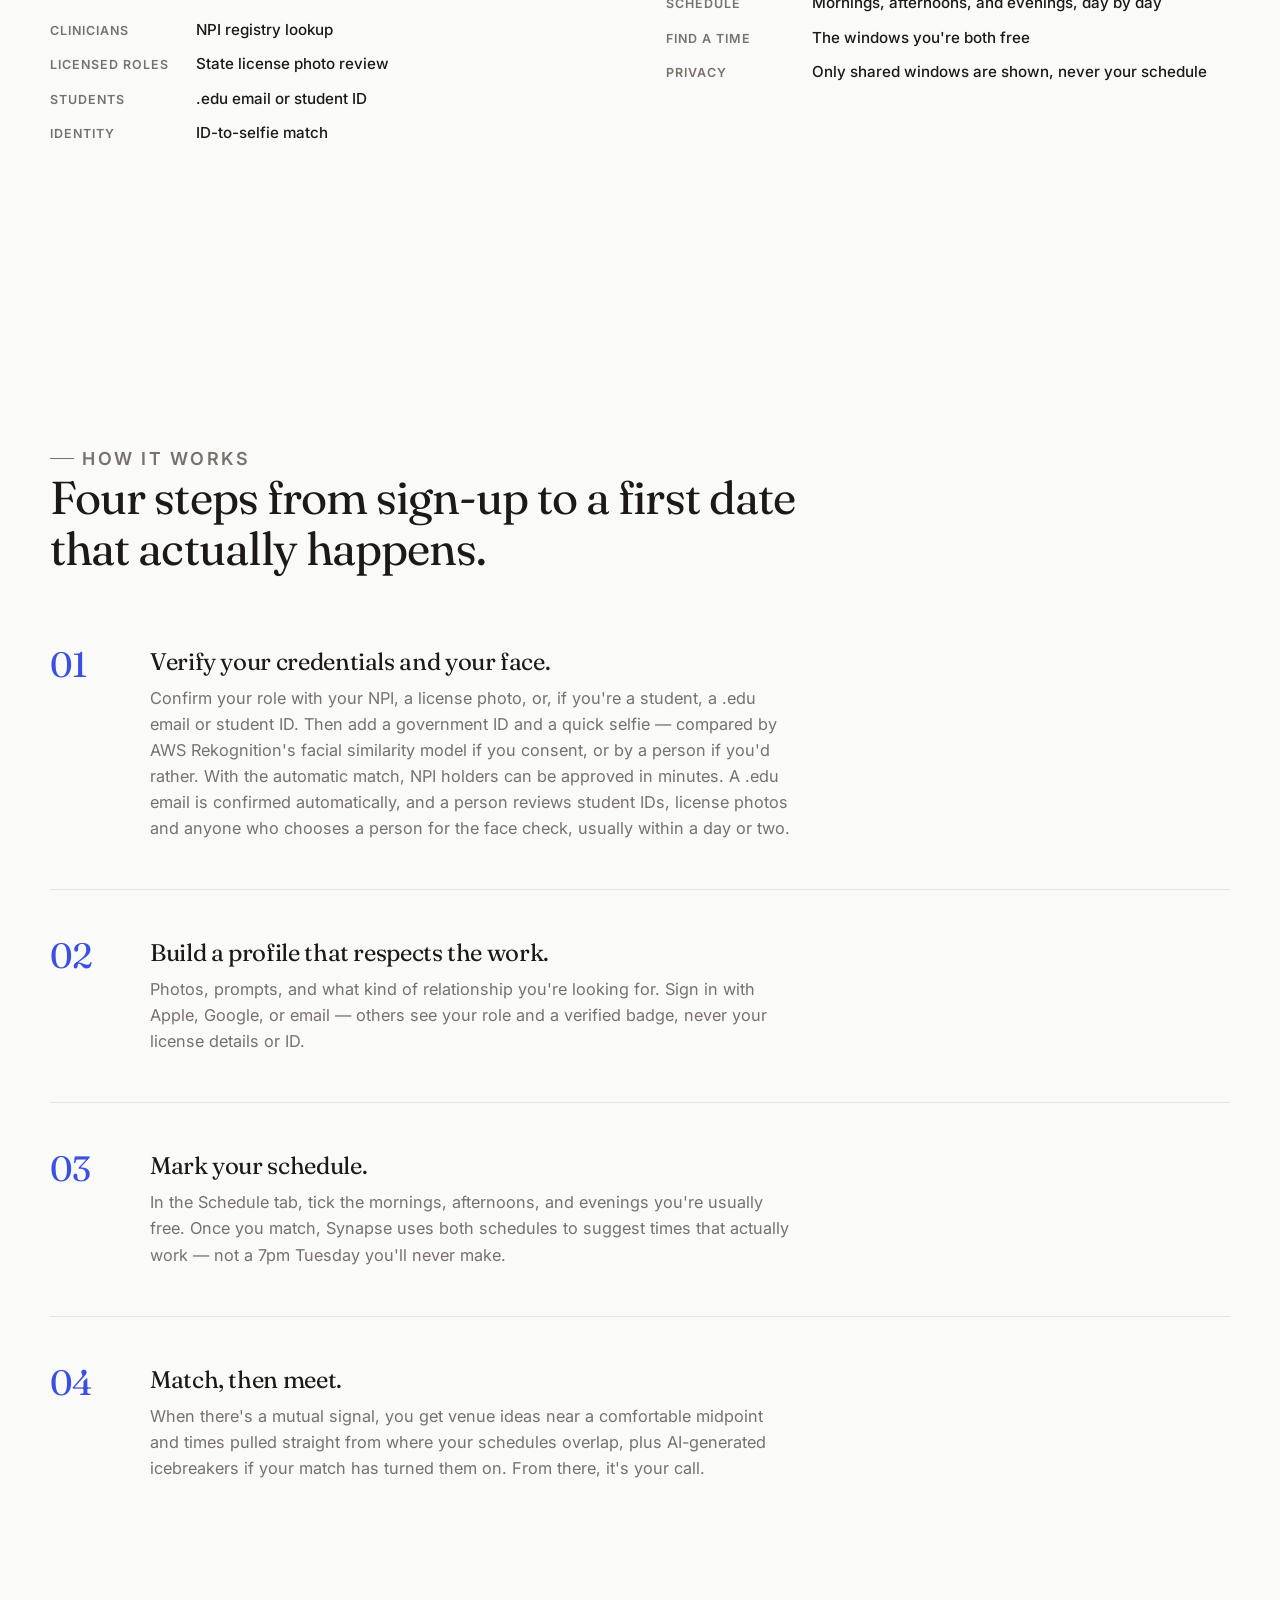
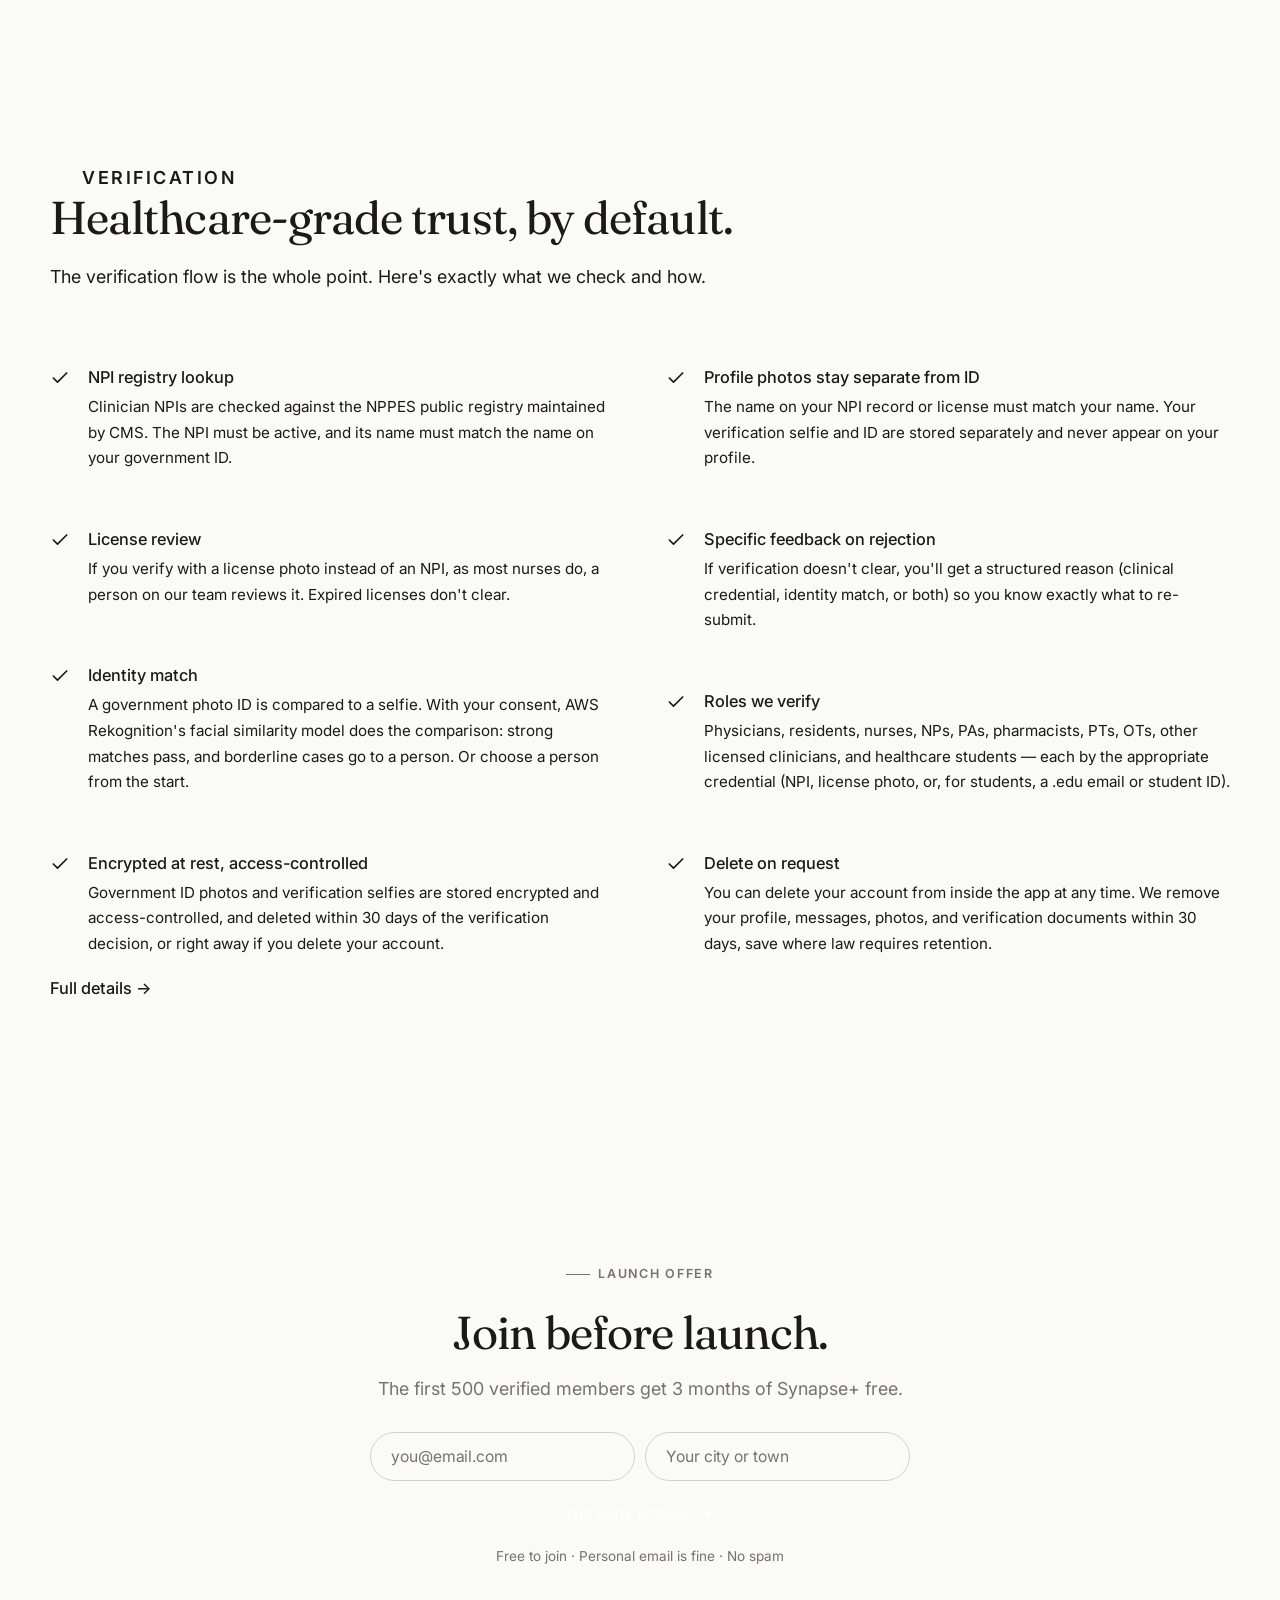
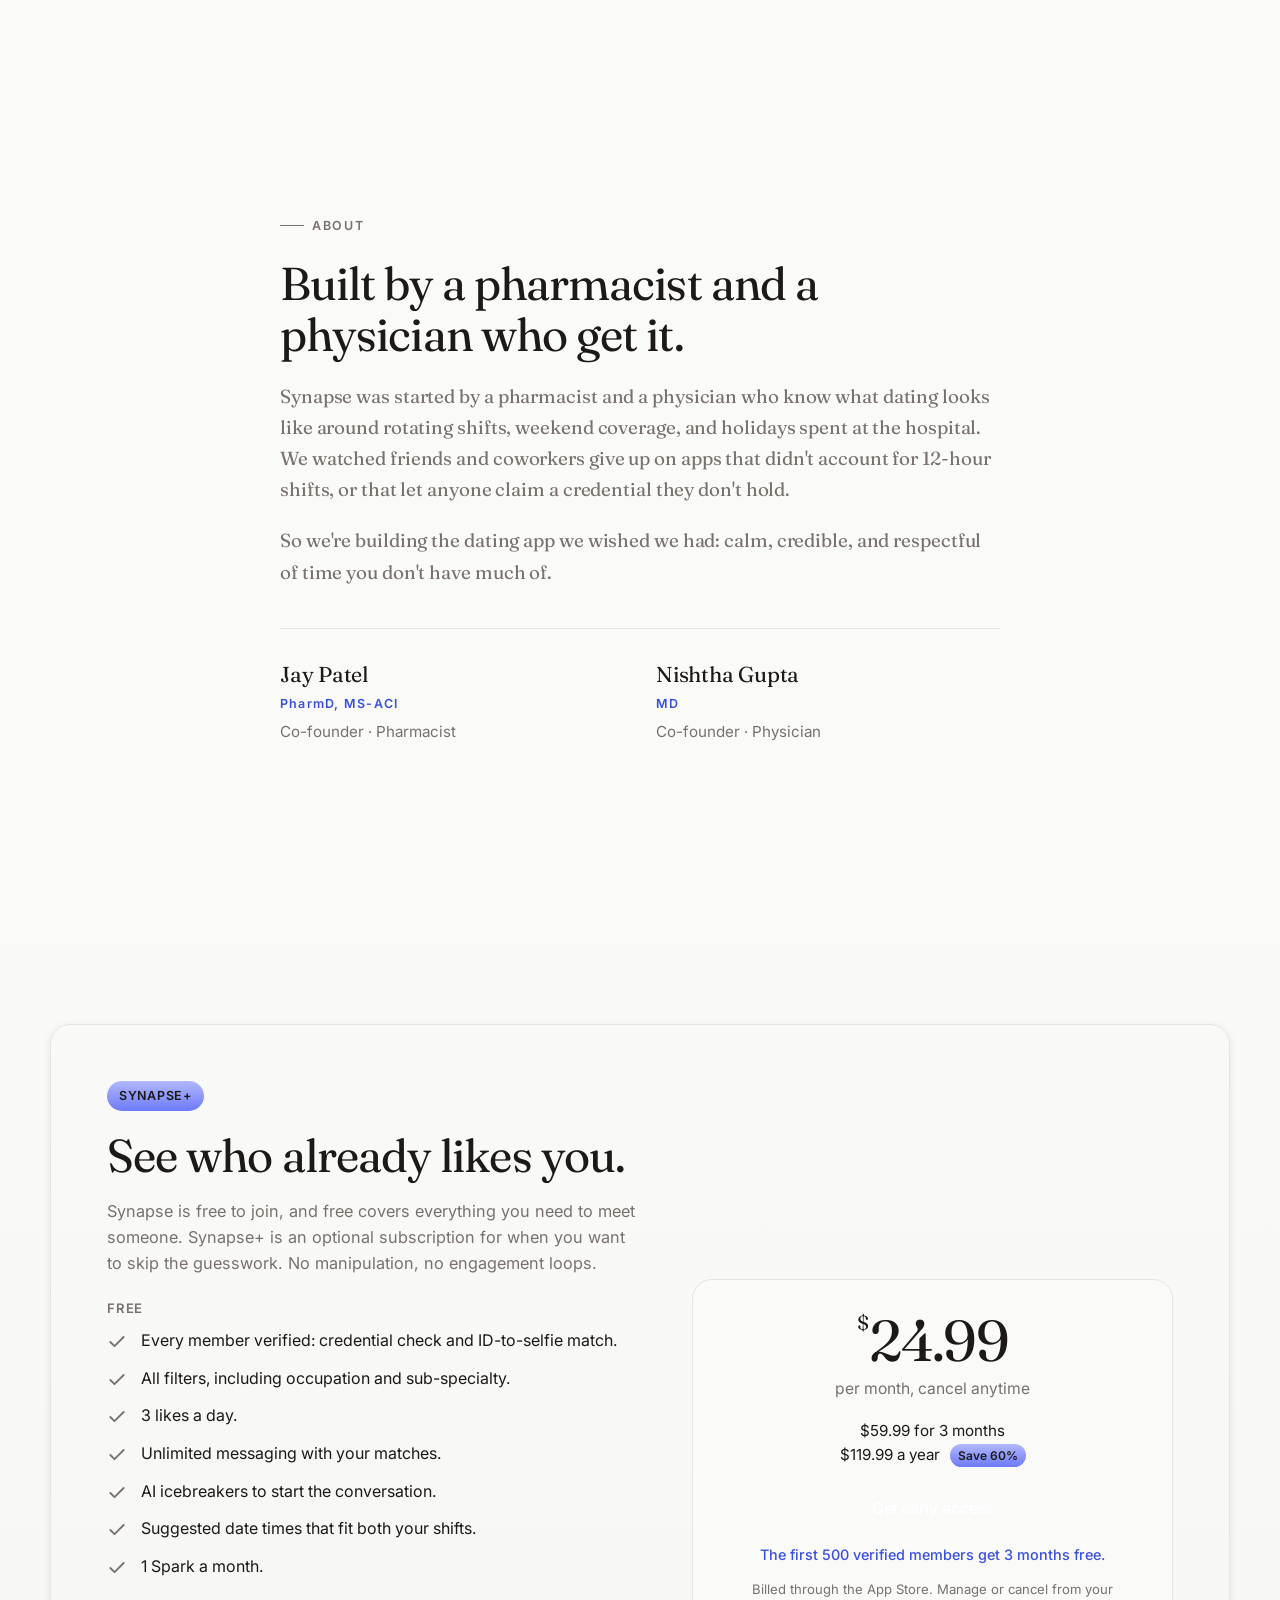
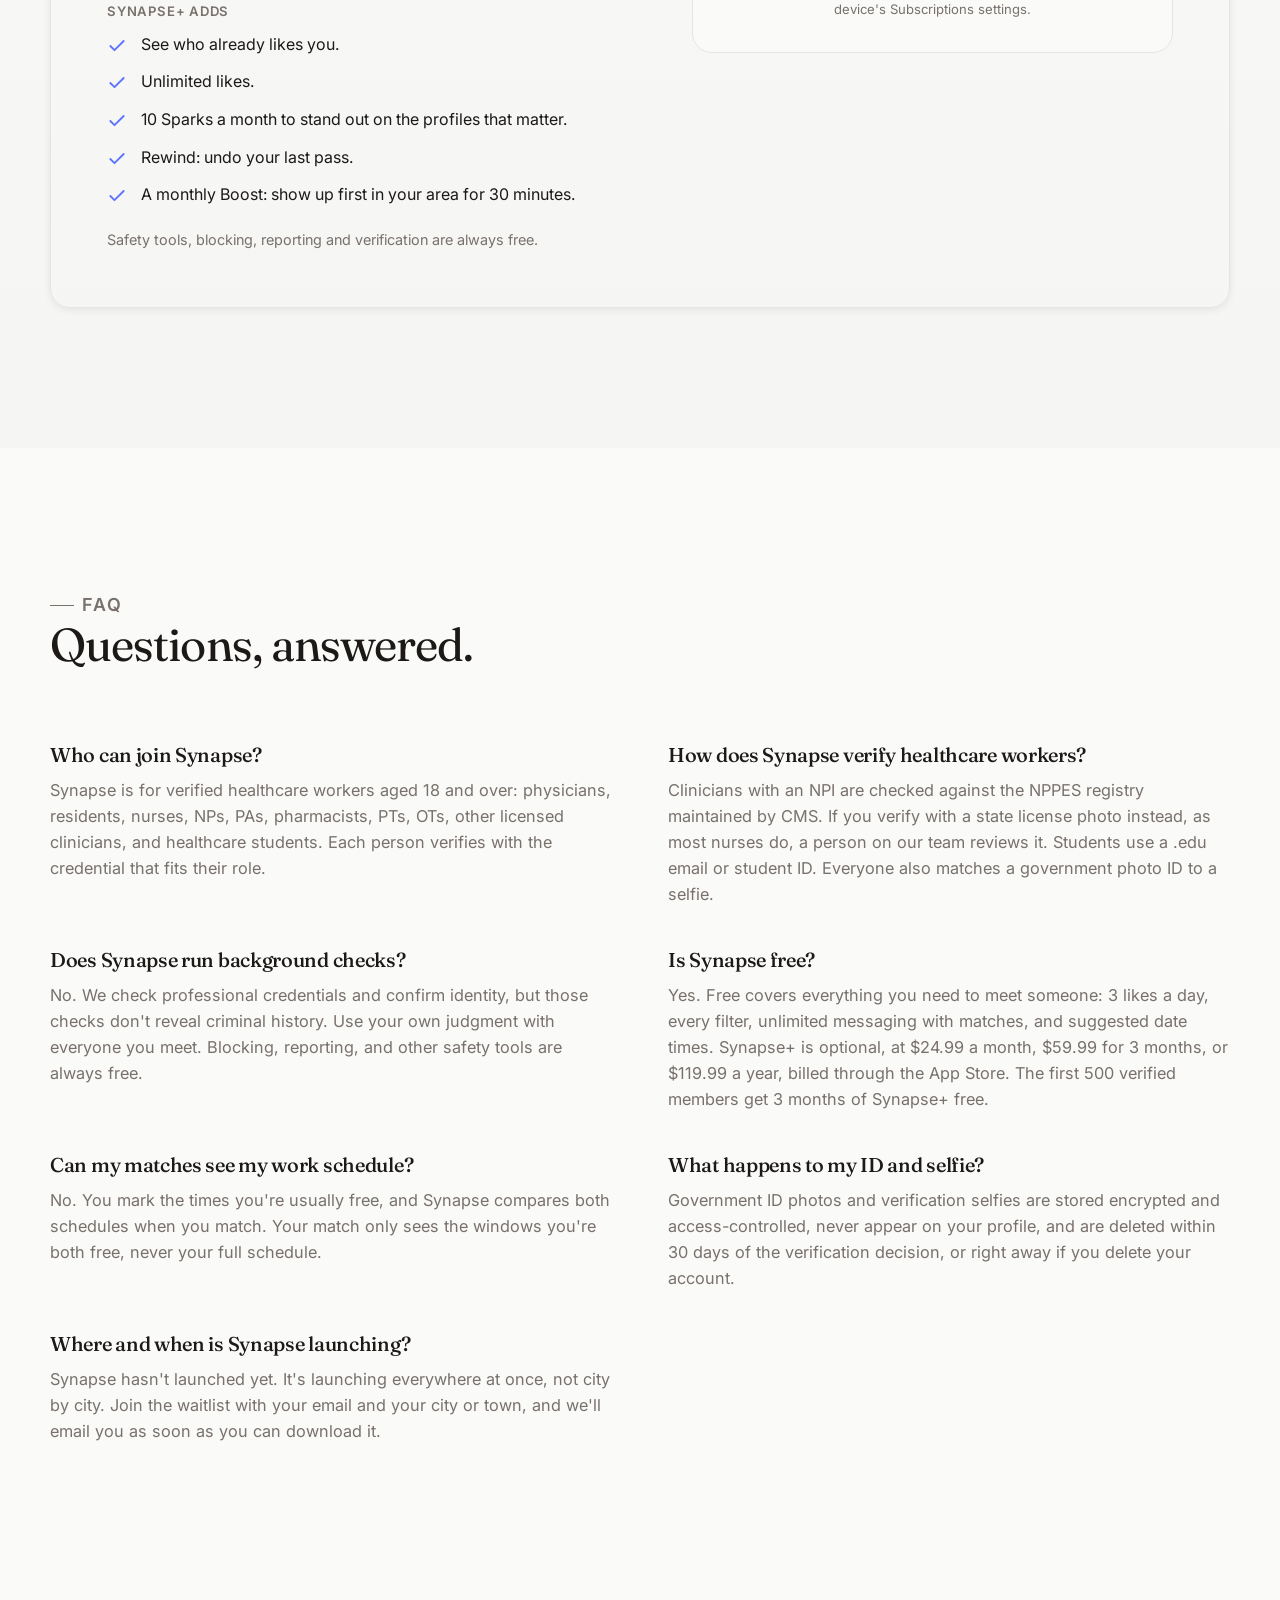
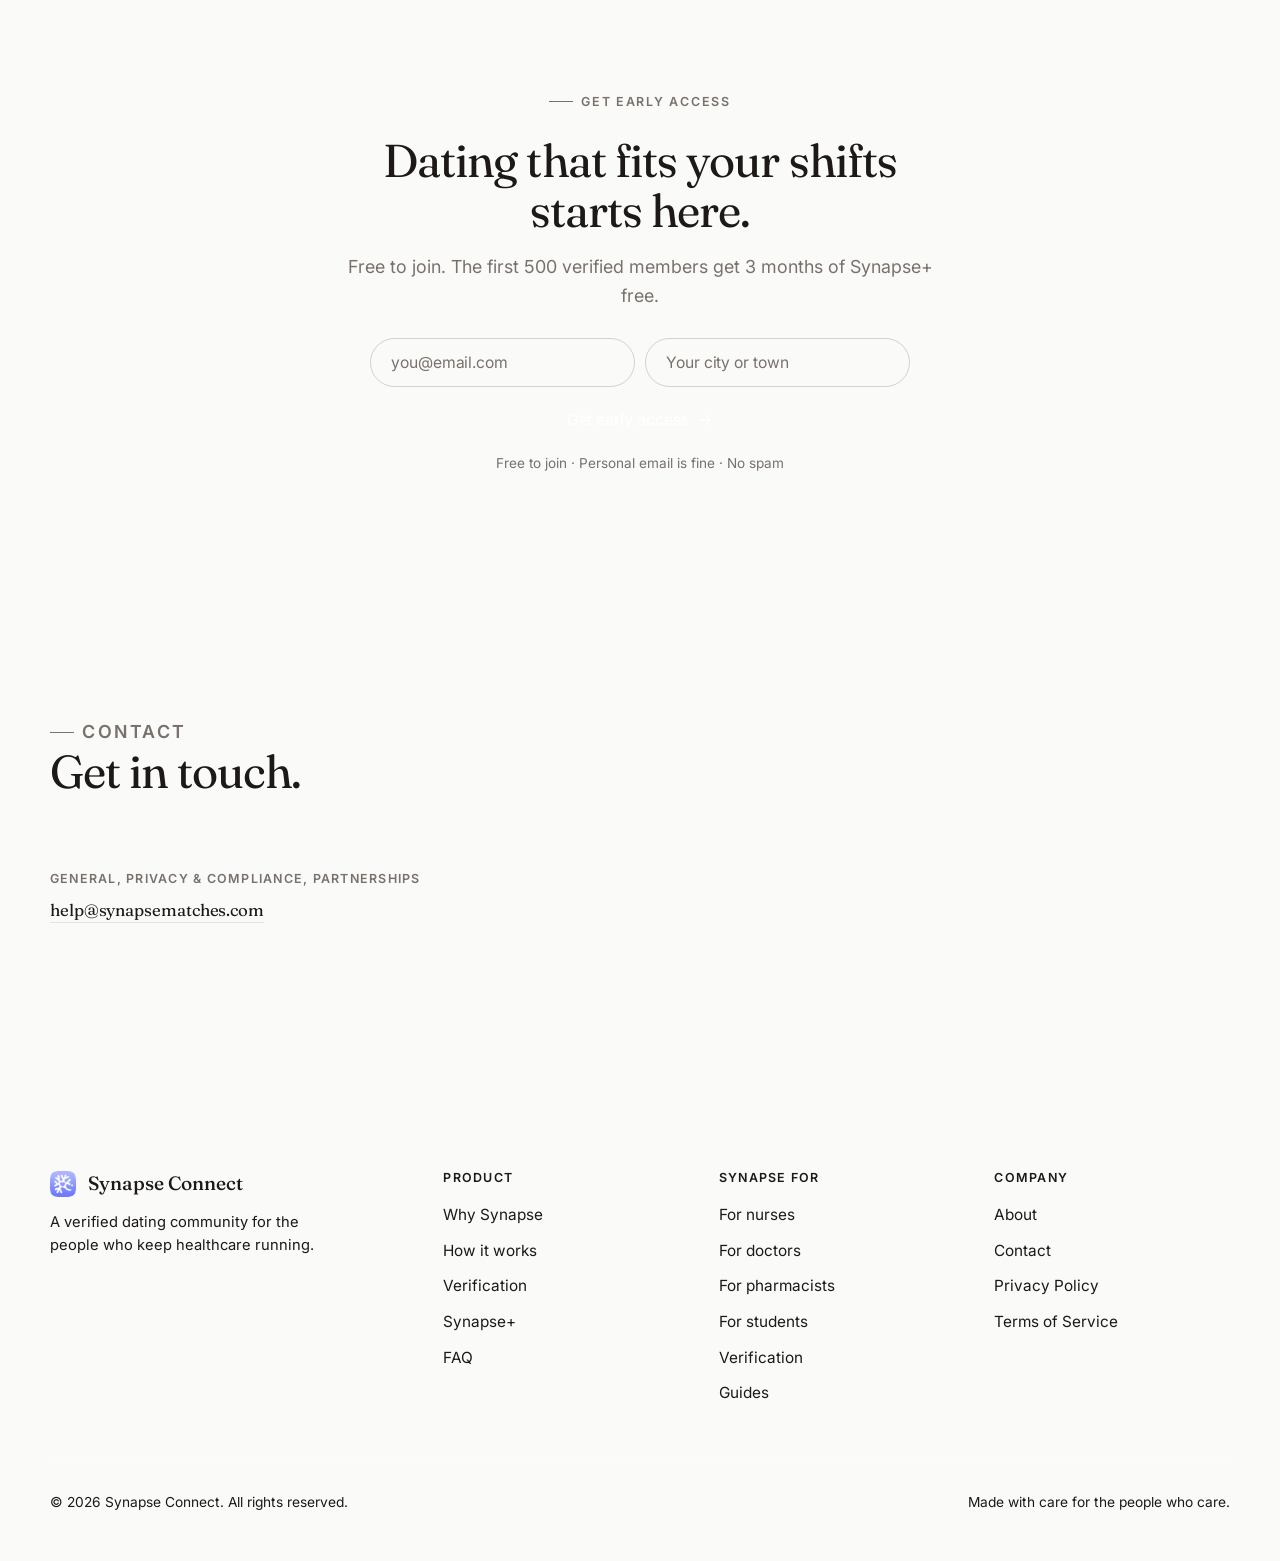
==== commit 8a6ce303: "feat(#585): dark mode with a sun/moon switch Pages load the design system's colour file (the colour " ====
--- a/index.html
+++ b/index.html
@@ -3,8 +3,11 @@
 <head>
   <meta charset="UTF-8" />
   <meta name="viewport" content="width=device-width, initial-scale=1.0" />
+  <meta name="color-scheme" content="light dark" />
+  <meta name="theme-color" content="#FAFAF9" media="(prefers-color-scheme: light)" />
+  <meta name="theme-color" content="#1C1917" media="(prefers-color-scheme: dark)" />
+  <script data-cfasync="false">(function(){try{var t=localStorage.getItem('synapse-theme');if(t==='light'||t==='dark'){var d=document.documentElement;d.setAttribute('data-theme',t);d.style.colorScheme=t}}catch(e){}})();</script>
   <meta name="description" content="Synapse is the verified dating app for nurses, doctors and healthcare workers. Credentials checked, and date times suggested around your shifts." />
-  <meta name="theme-color" content="#FAFAF9" />
   <title>Synapse: Dating App for Nurses, Doctors &amp; Healthcare Workers</title>
   <link rel="icon" type="image/png" sizes="32x32" href="icons/favicon-32.png" />
   <link rel="apple-touch-icon" href="icons/apple-touch-icon.png" />
@@ -28,7 +31,9 @@
   <!-- Load the Google Fonts CSS without blocking first paint; text shows in the fallback face until it arrives. -->
   <link rel="preload" as="style" href="https://fonts.googleapis.com/css2?family=Fraunces:opsz,wght@9..144,400;9..144,500&family=Inter:wght@400;500;600&display=swap" onload="this.onload=null;this.rel='stylesheet'" />
   <noscript><link rel="stylesheet" href="https://fonts.googleapis.com/css2?family=Fraunces:opsz,wght@9..144,400;9..144,500&family=Inter:wght@400;500;600&display=swap" /></noscript>
-  <link rel="stylesheet" href="style.css?v=2026-10-28b" />
+  <link rel="stylesheet" href="/ds/css/tokens.css?v=0.2.0" />
+  <link rel="stylesheet" href="style.css?v=2026-10-30a" />
+  <script src="/theme.js?v=2026-10-30a" defer></script>
   <script type="application/ld+json">
   {
     "@context": "https://schema.org",
@@ -76,6 +81,12 @@
         <li><a href="#trust">Verification</a></li>
         <li><a href="#plus">Synapse+</a></li>
         <li><a class="nav-cta" href="#waitlist">Get early access</a></li>
+        <li class="nav-theme" hidden>
+          <button type="button" class="theme-toggle" aria-label="Dark theme" aria-pressed="false" title="Switch to dark theme">
+            <svg class="icon-moon" viewBox="0 0 24 24" width="20" height="20" aria-hidden="true" focusable="false"><path d="M20.5 14.5A8.5 8.5 0 0 1 9.5 3.5a8.5 8.5 0 1 0 11 11z" fill="none" stroke="currentColor" stroke-width="1.8" stroke-linejoin="round"/></svg>
+            <svg class="icon-sun" viewBox="0 0 24 24" width="20" height="20" aria-hidden="true" focusable="false"><circle cx="12" cy="12" r="4.2" fill="none" stroke="currentColor" stroke-width="1.8"/><path d="M12 2.5v2.2M12 19.3v2.2M2.5 12h2.2M19.3 12h2.2M5.3 5.3l1.6 1.6M17.1 17.1l1.6 1.6M5.3 18.7l1.6-1.6M17.1 6.9l1.6-1.6" stroke="currentColor" stroke-width="1.8" stroke-linecap="round"/></svg>
+          </button>
+        </li>
       </ul>
     </nav>
   </header>
--- a/ds/css/tokens.css
+++ b/ds/css/tokens.css
@@ -0,0 +1,95 @@
+/* Generated by synapse-design v0.1.1 — edit it there, not here. */
+:root {
+  --primary: #5c73ff;
+  --primary-light: #8b9aff;
+  --primary-dark: #3a50e0;
+  --primary-tint: #eef1ff;
+  --brand-grad-hi: #b1b8fc;
+  --brand-grad-mid: #8f99fb;
+  --brand-grad-lo: #6d7afa;
+  --coral: #f97066;
+  --accent: #f59e0b;
+  --amber-tint: #fef3c7;
+  --background: #fafaf9;
+  --surface: #f5f5f4;
+  --text: #1c1917;
+  --text-secondary: #78716c;
+  --border: #e7e5e4;
+  --error: #ef4444;
+  --success: #22c55e;
+  --tab-bar: #ffffff;
+  --tab-inactive: #a8a29e;
+  --on-primary: #ffffff;
+  --white: #ffffff;
+  --black: #000000;
+  --splash: #8f99fb;
+  --brand-gradient: linear-gradient(180deg, var(--brand-grad-hi), var(--brand-grad-mid), var(--brand-grad-lo));
+  --screen-h: 20px;
+  --screen-h-lg: 28px;
+  --section-gap: 24px;
+  --item-gap: 16px;
+  --inner: 12px;
+  --card: 16px;
+  --card-lg: 20px;
+  --radius-sm: 8px;
+  --radius-md: 12px;
+  --radius-lg: 14px;
+  --radius-xl: 16px;
+  --radius-2xl: 20px;
+  --radius-pill: 9999px;
+  --shadow-subtle: 0 1px 4px rgba(0,0,0,0.04);
+  --shadow-card: 0 2px 8px rgba(0,0,0,0.08);
+  --shadow-raised: 0 4px 12px rgba(0,0,0,0.15);
+  --shadow-action: 0 2px 6px rgba(0,0,0,0.10);
+  --avatar-sm: 36px;
+  --avatar-md: 56px;
+  --avatar-lg: 88px;
+  --avatar-xl: 100px;
+  --action-button: 64px;
+  --spark-button: 52px;
+  --font-sans: -apple-system, BlinkMacSystemFont, "SF Pro Text", system-ui, "Segoe UI", sans-serif;
+  --font-wordmark: "Josefin Sans", sans-serif;
+  --font-label: Inter, -apple-system, BlinkMacSystemFont, "Segoe UI", Roboto, Helvetica, Arial, sans-serif;
+  --font-mono: "Space Mono", ui-monospace, monospace;
+  --font-display: Fraunces, "Iowan Old Style", "Apple Garamond", Georgia, "Times New Roman", serif;
+}
+
+@media (prefers-color-scheme: dark) {
+  :root:not([data-theme="light"]) {
+    --primary: #8b9aff;
+    --primary-light: #b0bbff;
+    --primary-dark: #5c73ff;
+    --primary-tint: #1e2140;
+    --coral: #fca5a1;
+    --accent: #fbbf24;
+    --amber-tint: #451a03;
+    --background: #1c1917;
+    --surface: #292524;
+    --text: #fafaf9;
+    --text-secondary: #a8a29e;
+    --border: #44403c;
+    --error: #f87171;
+    --success: #4ade80;
+    --tab-bar: #292524;
+    --tab-inactive: #78716c;
+  }
+}
+
+:root[data-theme="dark"] {
+  --primary: #8b9aff;
+  --primary-light: #b0bbff;
+  --primary-dark: #5c73ff;
+  --primary-tint: #1e2140;
+  --coral: #fca5a1;
+  --accent: #fbbf24;
+  --amber-tint: #451a03;
+  --background: #1c1917;
+  --surface: #292524;
+  --text: #fafaf9;
+  --text-secondary: #a8a29e;
+  --border: #44403c;
+  --error: #f87171;
+  --success: #4ade80;
+  --tab-bar: #292524;
+  --tab-inactive: #78716c;
+}
--- a/style.css
+++ b/style.css
@@ -1,34 +1,16 @@
 :root {
-  /* Colours come from the Synapse Design System (light theme), under its token names.
-     Nothing else in this file writes a colour value. */
-  --primary: #5C73FF;
-  --primary-dark: #3A50E0;
-  --primary-light: #8B9AFF;
-  --primary-tint: #EEF1FF;
-  --brand-grad-hi: #B1B8FC;
-  --brand-grad-mid: #8F99FB;
-  --brand-grad-lo: #6D7AFA;
-  --brand-gradient: linear-gradient(180deg, var(--brand-grad-hi) 0%, var(--brand-grad-mid) 50%, var(--brand-grad-lo) 100%);
-  --background: #FAFAF9;
-  --surface: #F5F5F4;
-  --text: #1C1917;
-  --text-secondary: #78716C;
-  --tab-inactive: #A8A29E;
-  --border: #E7E5E4;
-  --error: #EF4444;
-  --white: #FFFFFF;
-  --black: #000000;
-  --radius: 12px;
-  --radius-lg: 20px;
-  --radius-pill: 999px;
-  --shadow-subtle: 0 1px 4px color-mix(in srgb, var(--black) 4%, transparent);
-  --shadow-card: 0 2px 8px color-mix(in srgb, var(--black) 8%, transparent);
-  --shadow-raised: 0 4px 12px color-mix(in srgb, var(--black) 15%, transparent);
+  /* Colours, the brand gradient, shadows and radii come from the Synapse Design System:
+     /ds/css/tokens.css, linked before this file, with its dark theme. Nothing in this
+     file writes a colour value; scripts/check-pages.mjs fails if one appears. */
+  --ink-fixed: var(--on-gradient); /* near-black in both themes: the phone bezel and drop shadows */
   --maxw: 1180px;
   --maxw-prose: 720px;
   --serif: "Fraunces", "Iowan Old Style", "Apple Garamond", Georgia, "Times New Roman", serif;
   --sans: "Inter", -apple-system, BlinkMacSystemFont, "Segoe UI", Roboto, Helvetica, Arial, sans-serif;
-}
+  color-scheme: light dark;
+}
+:root[data-theme="light"] { color-scheme: light; }
+:root[data-theme="dark"] { color-scheme: dark; }
 
 * { box-sizing: border-box; }
 
@@ -118,6 +100,7 @@
 }
 
 .brand {
+  flex-shrink: 0;
   display: inline-flex;
   align-items: center;
   gap: 12px;
@@ -153,18 +136,45 @@
 .nav-links a:hover { color: var(--text); text-decoration: none; }
 
 .nav-cta {
+  white-space: nowrap;
   padding: 9px 18px;
   border-radius: var(--radius-pill);
-  background: var(--text);
-  color: var(--white) !important;
+  background: var(--cta);
+  color: var(--on-primary) !important;
   font-size: 0.9rem;
   font-weight: 500;
 }
-.nav-cta:hover { background: var(--primary-dark); text-decoration: none; }
+.nav-cta:hover { background: var(--action-pressed); text-decoration: none; }
+
+/* Sun/moon theme switch (theme.js). It sits after the CTA, so the phone rule below keeps both. */
+.nav-links .nav-theme { margin-left: -14px; display: flex; align-items: center; height: 24px; } /* the 44px button overflows its slot, so the header keeps its height */
+.nav-links .nav-theme[hidden] { display: none; }
+.theme-toggle {
+  display: inline-grid;
+  place-items: center;
+  width: 44px;
+  height: 44px;
+  margin-right: -10px;
+  padding: 0;
+  border: 0;
+  border-radius: var(--radius-pill);
+  background: transparent;
+  color: var(--text-secondary);
+  cursor: pointer;
+  transition: color 0.15s, background-color 0.15s;
+}
+.theme-toggle:hover { color: var(--text); background: var(--surface); }
+.theme-toggle:focus-visible { outline: 2px solid var(--primary); outline-offset: 2px; }
+.theme-toggle svg { display: block; }
+.theme-toggle .icon-sun,
+.theme-toggle[aria-pressed="true"] .icon-moon { display: none; }
+.theme-toggle[aria-pressed="true"] .icon-sun { display: block; }
 
 @media (max-width: 720px) {
-  .nav-links li:not(:last-child) { display: none; }
+  .nav-links li:not(:nth-last-child(-n+2)) { display: none; }
   .nav { padding: 14px 20px; }
+  .nav-links { gap: 14px; }
+  .nav-links .nav-theme { margin-left: -4px; }
 }
 
 .hero {
@@ -181,7 +191,7 @@
   right: -10%;
   width: 720px;
   height: 720px;
-  background: radial-gradient(circle at 50% 50%, color-mix(in srgb, var(--brand-grad-hi) 30%, transparent) 0%, color-mix(in srgb, var(--brand-grad-hi) 14%, transparent) 35%, transparent 70%);
+  background: radial-gradient(circle at 50% 50%, color-mix(in srgb, var(--brand-grad-hi) 30%, var(--background)) 0%, color-mix(in srgb, var(--brand-grad-hi) 14%, var(--background)) 35%, transparent 70%);
   filter: blur(20px);
   pointer-events: none;
   z-index: 0;
@@ -266,10 +276,10 @@
 .btn:active { transform: translateY(1px); }
 
 .btn-primary {
-  background: var(--text);
-  color: var(--white);
-}
-.btn-primary:hover { background: var(--primary-dark); }
+  background: var(--cta);
+  color: var(--on-primary);
+}
+.btn-primary:hover { background: var(--action-pressed); }
 
 .btn-ghost {
   background: transparent;
@@ -297,7 +307,7 @@
   font-size: 0.98rem;
   letter-spacing: -0.005em;
   color: var(--text);
-  background: var(--white);
+  background: var(--card-fill);
   border: 1px solid color-mix(in srgb, var(--text) 18%, transparent);
   border-radius: var(--radius-pill);
   padding: 14px 20px;
@@ -332,10 +342,10 @@
   text-align: left;
   max-height: 280px;
   overflow-y: auto;
-  background: var(--white);
+  background: var(--card-fill);
   border: 1px solid color-mix(in srgb, var(--text) 14%, transparent);
   border-radius: 16px;
-  box-shadow: 0 12px 32px color-mix(in srgb, var(--text) 14%, transparent);
+  box-shadow: 0 12px 32px color-mix(in srgb, var(--ink-fixed) 14%, transparent);
 }
 .waitlist-place-list li {
   font-family: var(--sans);
@@ -389,7 +399,7 @@
   display: inline-block;
   margin: 0 0 1.25rem;
   padding: 10px 14px;
-  border-radius: var(--radius);
+  border-radius: var(--radius-md);
   background: var(--primary-tint);
   border: 1px solid color-mix(in srgb, var(--primary) 22%, transparent);
   font-size: 0.92rem;
@@ -492,8 +502,8 @@
   width: 73.6%;
   height: auto;
   border-radius: 30px;
-  border: 6px solid var(--text);
-  background: var(--text);
+  border: 6px solid var(--ink-fixed);
+  background: var(--ink-fixed);
   box-sizing: border-box;
 }
 @media (max-width: 480px) {
@@ -516,7 +526,7 @@
   justify-content: center;
   border-radius: 50%;
   border: 1px solid var(--border);
-  background: var(--white);
+  background: var(--card-fill);
   color: var(--text);
   cursor: pointer;
   transition: border-color 0.15s, color 0.15s;
@@ -562,7 +572,7 @@
 .hero-glow {
   position: absolute;
   inset: -8%;
-  background: radial-gradient(circle at 50% 60%, color-mix(in srgb, var(--brand-grad-hi) 55%, transparent) 0%, color-mix(in srgb, var(--brand-grad-mid) 22%, transparent) 35%, transparent 70%);
+  background: radial-gradient(circle at 50% 60%, color-mix(in srgb, var(--brand-grad-hi) 55%, var(--background)) 0%, color-mix(in srgb, var(--brand-grad-mid) 22%, var(--background)) 35%, transparent 70%);
   filter: blur(40px);
   z-index: -1;
 }
@@ -572,15 +582,16 @@
 .section-prose { max-width: var(--maxw-prose); margin: 0 auto; }
 
 .section-cream { background: var(--background); }
-.section-paper { background: var(--white); }
+.section-paper { background: var(--card-fill); }
 .section-ink {
-  background: var(--text);
-  color: var(--border);
-}
-.section-ink h2, .section-ink h3 { color: var(--background); }
-.section-ink p { color: var(--tab-inactive); }
-.section-ink .eyebrow { color: var(--tab-inactive); }
-.section-ink .eyebrow::before { background: var(--tab-inactive); }
+  background: var(--band);
+  color: var(--on-band);
+  box-shadow: inset 0 1px 0 color-mix(in srgb, var(--text) 15%, var(--band)); /* invisible in light, a faint edge in dark */
+}
+.section-ink h2, .section-ink h3 { color: var(--on-band); }
+.section-ink p { color: var(--on-band-muted); }
+.section-ink .eyebrow { color: var(--on-band-muted); }
+.section-ink .eyebrow::before { background: var(--on-band-muted); }
 
 .section-head {
   max-width: 760px;
@@ -591,7 +602,7 @@
   color: var(--text-secondary);
   margin: 0;
 }
-.section-ink .section-head p { color: var(--tab-inactive); }
+.section-ink .section-head p { color: var(--on-band-muted); }
 
 .pillars {
   display: grid;
@@ -611,7 +622,7 @@
   height: 52px;
   border-radius: 14px;
   background: var(--brand-gradient);
-  color: var(--text);
+  color: var(--on-gradient);
   display: inline-flex;
   align-items: center;
   justify-content: center;
@@ -714,21 +725,21 @@
 .trust-list li:last-child { border-bottom: 0; }
 .trust-list strong {
   display: block;
-  color: var(--background);
+  color: var(--on-band);
   font-weight: 500;
   margin-bottom: 4px;
   font-size: 1.02rem;
 }
-.trust-list span { color: var(--tab-inactive); font-size: 0.95rem; line-height: 1.55; }
-.trust-list svg { margin-top: 4px; color: var(--primary-light); }
+.trust-list span { color: var(--on-band-muted); font-size: 0.95rem; line-height: 1.55; }
+.trust-list svg { margin-top: 4px; color: var(--on-band-link); }
 
 .plus {
   background: linear-gradient(180deg, var(--background) 0%, var(--surface) 100%);
 }
 .plus-card {
-  background: var(--white);
+  background: var(--card-fill);
   border: 1px solid var(--border);
-  border-radius: var(--radius-lg);
+  border-radius: var(--radius-2xl);
   padding: clamp(36px, 5vw, 56px);
   box-shadow: var(--shadow-card);
   display: grid;
@@ -744,7 +755,7 @@
   align-items: center;
   padding: 5px 12px;
   background: var(--brand-gradient);
-  color: var(--text);
+  color: var(--on-gradient);
   border-radius: var(--radius-pill);
   font-size: 0.78rem;
   font-weight: 600;
@@ -772,7 +783,7 @@
 
 .plus-price {
   background: var(--background);
-  border-radius: var(--radius-lg);
+  border-radius: var(--radius-2xl);
   padding: 32px;
   text-align: center;
   border: 1px solid var(--border);
@@ -863,8 +874,9 @@
 .contact-item dd a:hover { color: var(--primary-dark); border-color: var(--primary-dark); text-decoration: none; }
 
 .site-footer {
-  background: var(--text);
-  color: var(--tab-inactive);
+  background: var(--band);
+  color: var(--on-band-muted);
+  box-shadow: inset 0 1px 0 color-mix(in srgb, var(--text) 15%, var(--band)); /* invisible in light, a faint edge in dark */
   padding: clamp(56px, 7vw, 88px) 28px clamp(36px, 4vw, 48px);
 }
 .footer-inner {
@@ -882,7 +894,7 @@
   display: inline-flex;
   align-items: center;
   gap: 12px;
-  color: var(--background);
+  color: var(--on-band);
   font-family: var(--serif);
   font-weight: 500;
   font-size: 1.2rem;
@@ -894,7 +906,7 @@
   border-radius: 7px;
 }
 .footer-tag {
-  color: var(--tab-inactive);
+  color: var(--on-band-muted);
   font-size: 0.92rem;
   max-width: 280px;
   line-height: 1.55;
@@ -902,7 +914,7 @@
 
 .footer-col h4 {
   font-family: var(--sans);
-  color: var(--tab-inactive);
+  color: var(--on-band-muted);
   font-size: 0.78rem;
   font-weight: 600;
   letter-spacing: 0.1em;
@@ -916,7 +928,7 @@
   display: grid;
   gap: 10px;
 }
-.footer-col a { color: var(--border); font-size: 0.96rem; }
+.footer-col a { color: var(--on-band); font-size: 0.96rem; }
 .footer-col a:hover { color: var(--white); text-decoration: none; }
 
 .footer-bottom {
@@ -930,7 +942,7 @@
   gap: 16px;
   flex-wrap: wrap;
 }
-.footer-bottom p { color: var(--tab-inactive); font-size: 0.86rem; margin: 0; }
+.footer-bottom p { color: var(--on-band-muted); font-size: 0.86rem; margin: 0; }
 
 .legal-page main { padding: clamp(56px, 7vw, 96px) 28px clamp(72px, 9vw, 112px); }
 .legal-page h1 {
@@ -985,6 +997,7 @@
   padding: 2px 8px;
   border-radius: var(--radius-pill);
   background: var(--brand-gradient);
+  color: var(--on-gradient);
   font-size: 0.75rem;
   font-weight: 600;
 }
@@ -1029,7 +1042,7 @@
 .prose-list li strong { color: var(--text); font-weight: 600; }
 .text-link { color: var(--primary-dark); font-weight: 500; }
 /* On the dark Verification band the dark-blue link reads at about 2.9:1; use the light tint there. */
-.section-ink .text-link { color: var(--primary-light); }
+.section-ink .text-link { color: var(--on-band-link); }
 .section-ink .text-link:hover { color: var(--white); }
 
 /* Guide pages (/guides/): a single reading column. Every rule is scoped under .guide-body. */
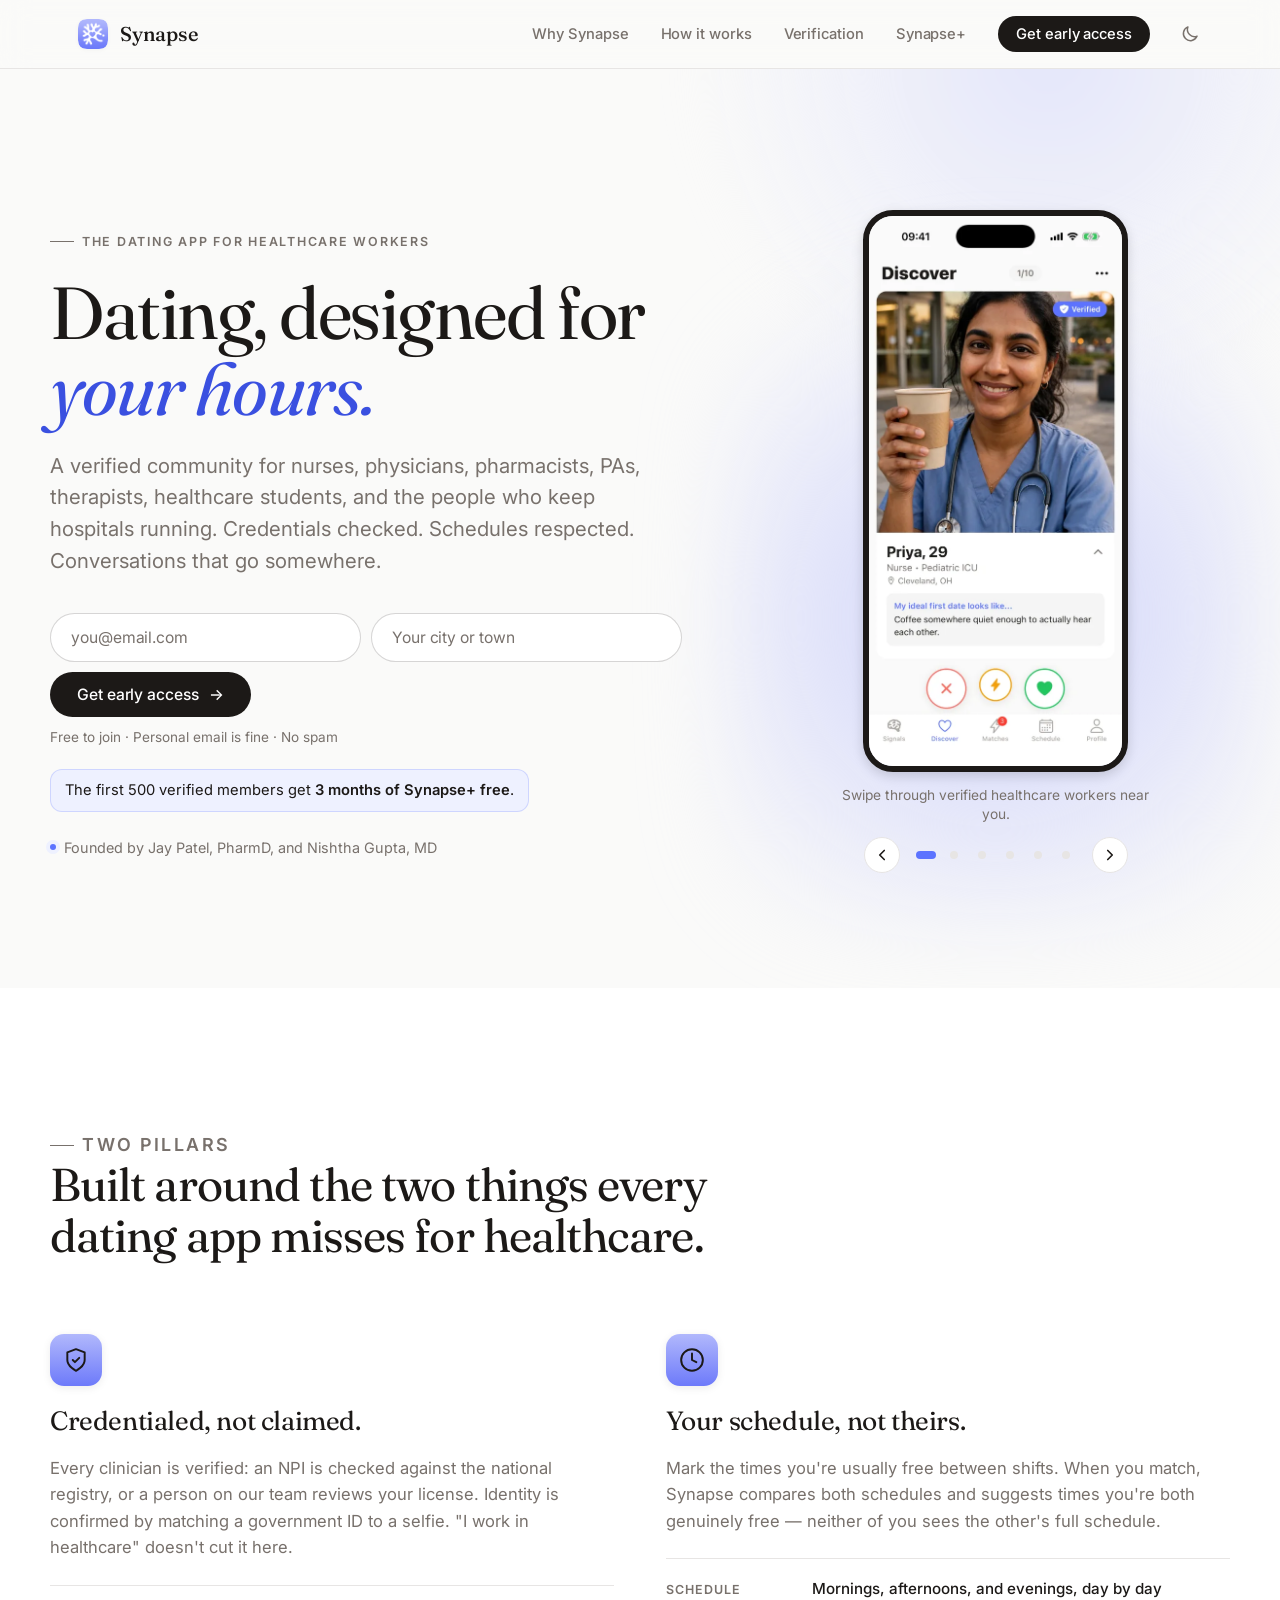
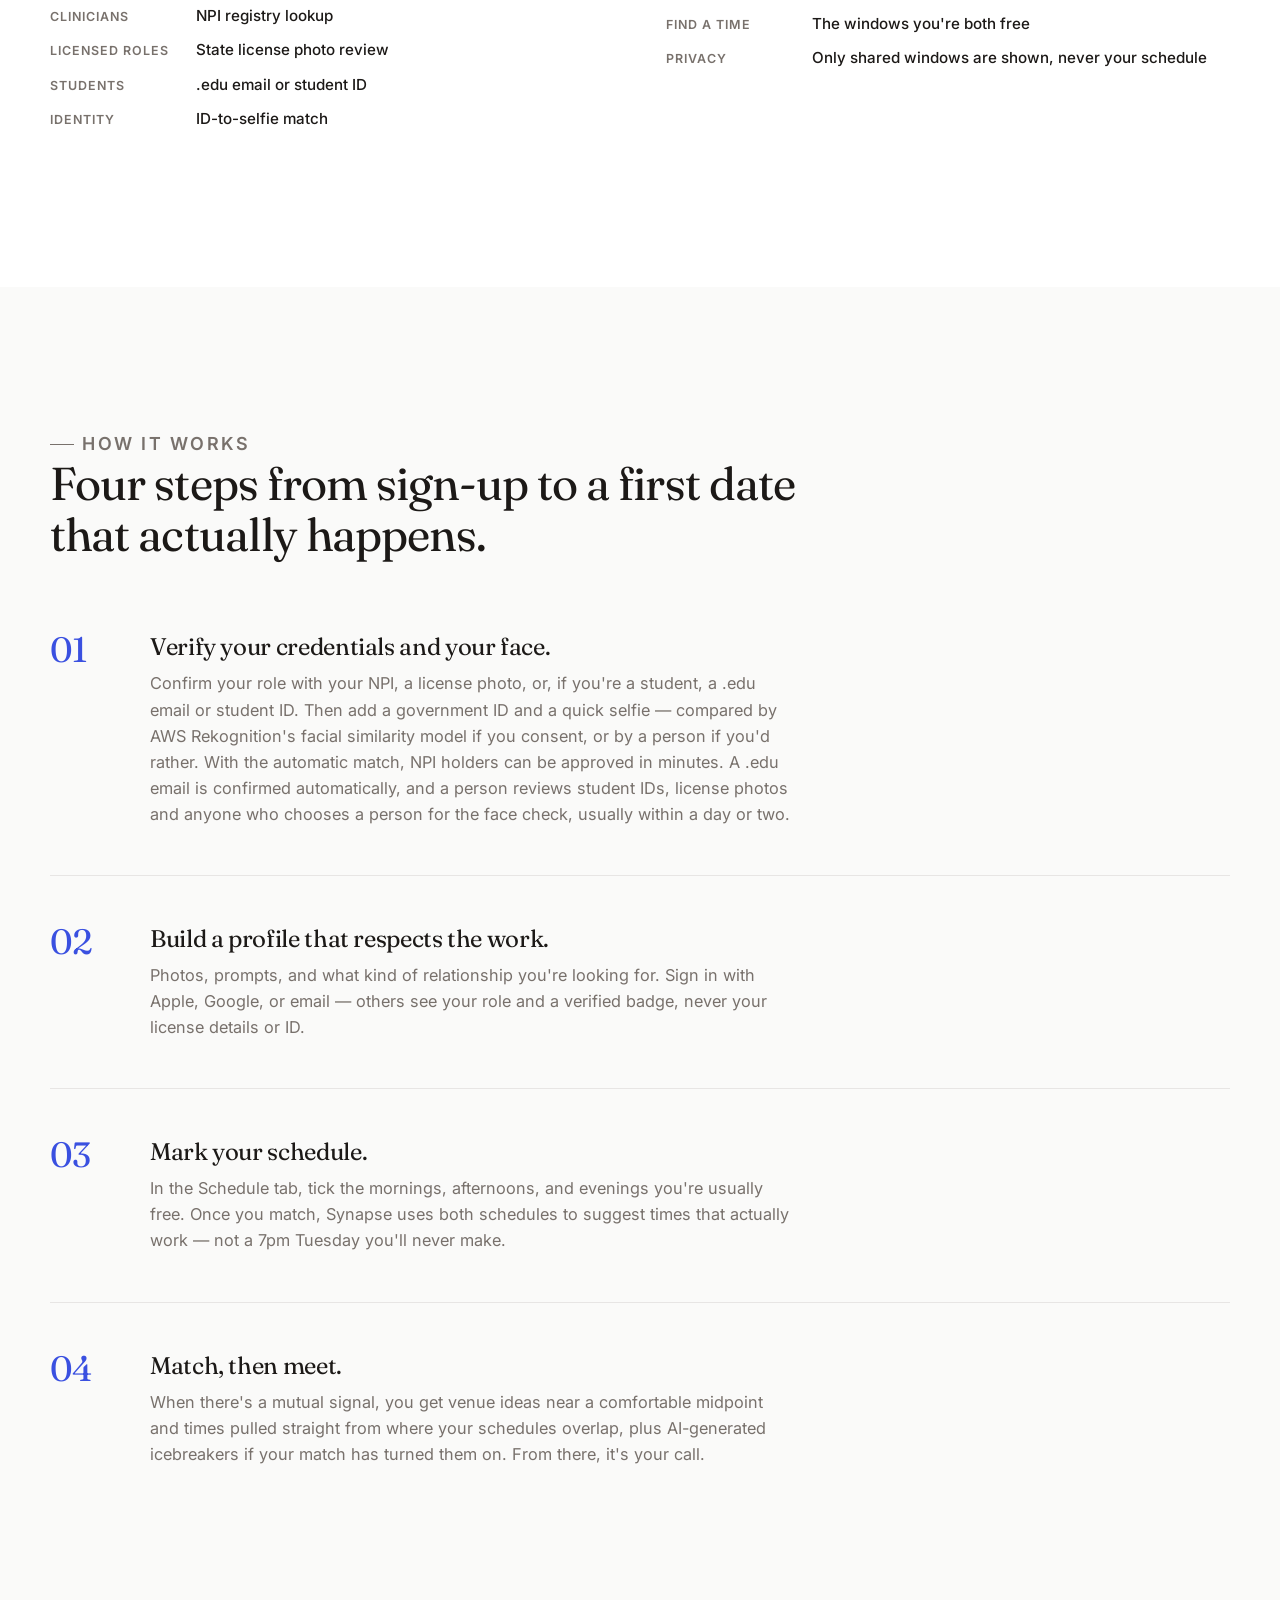
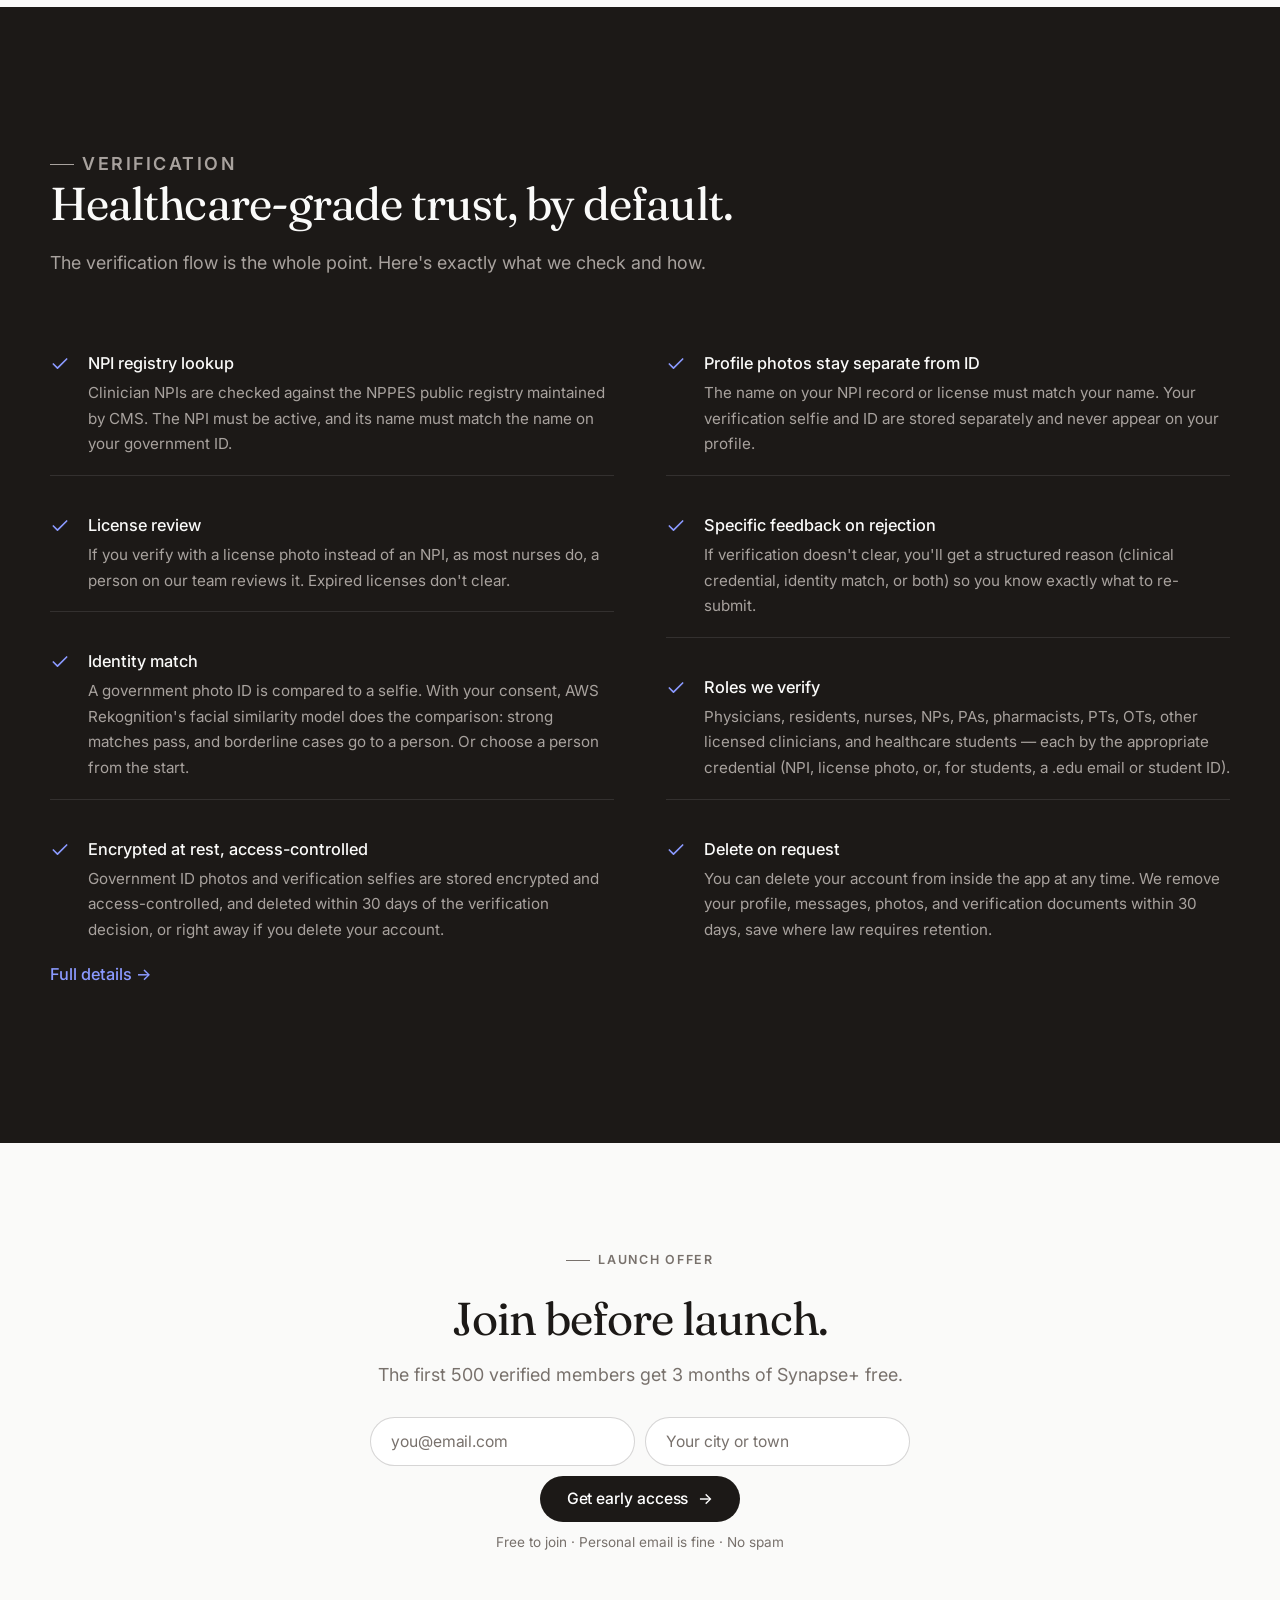
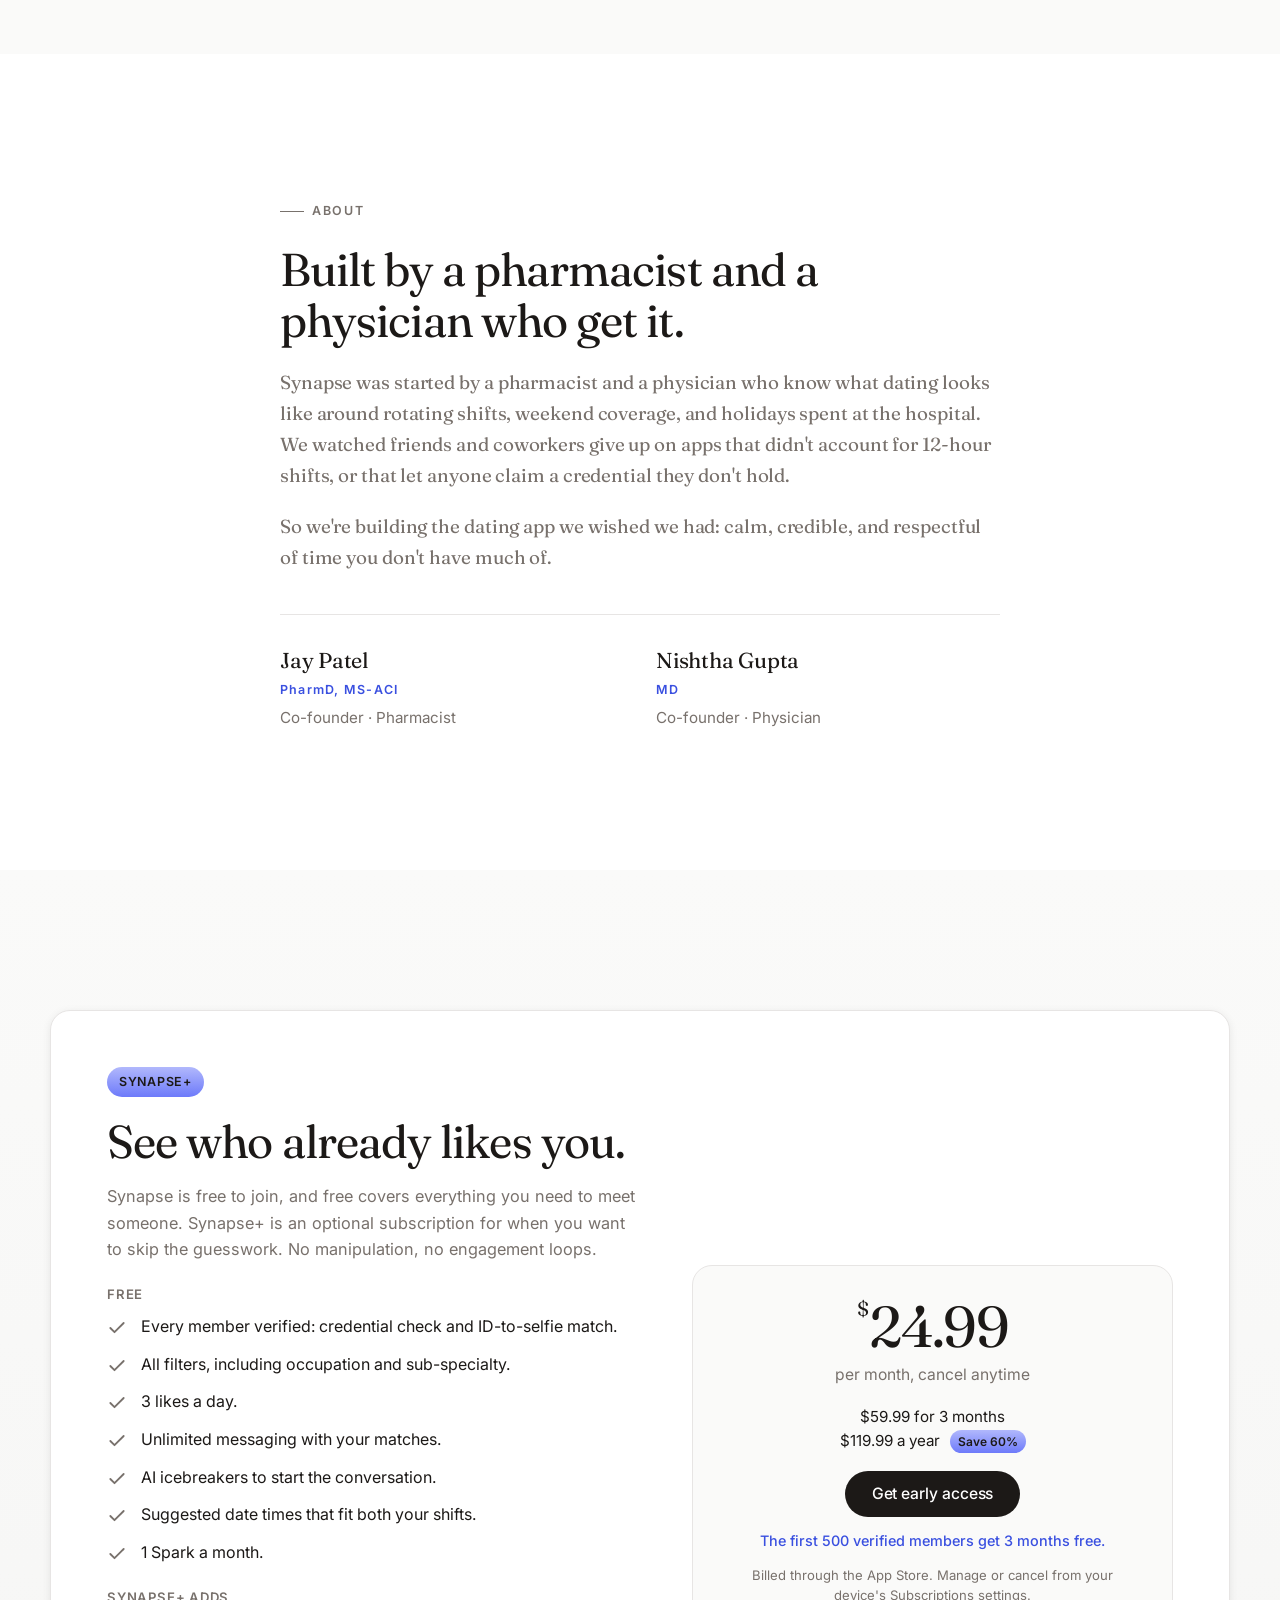
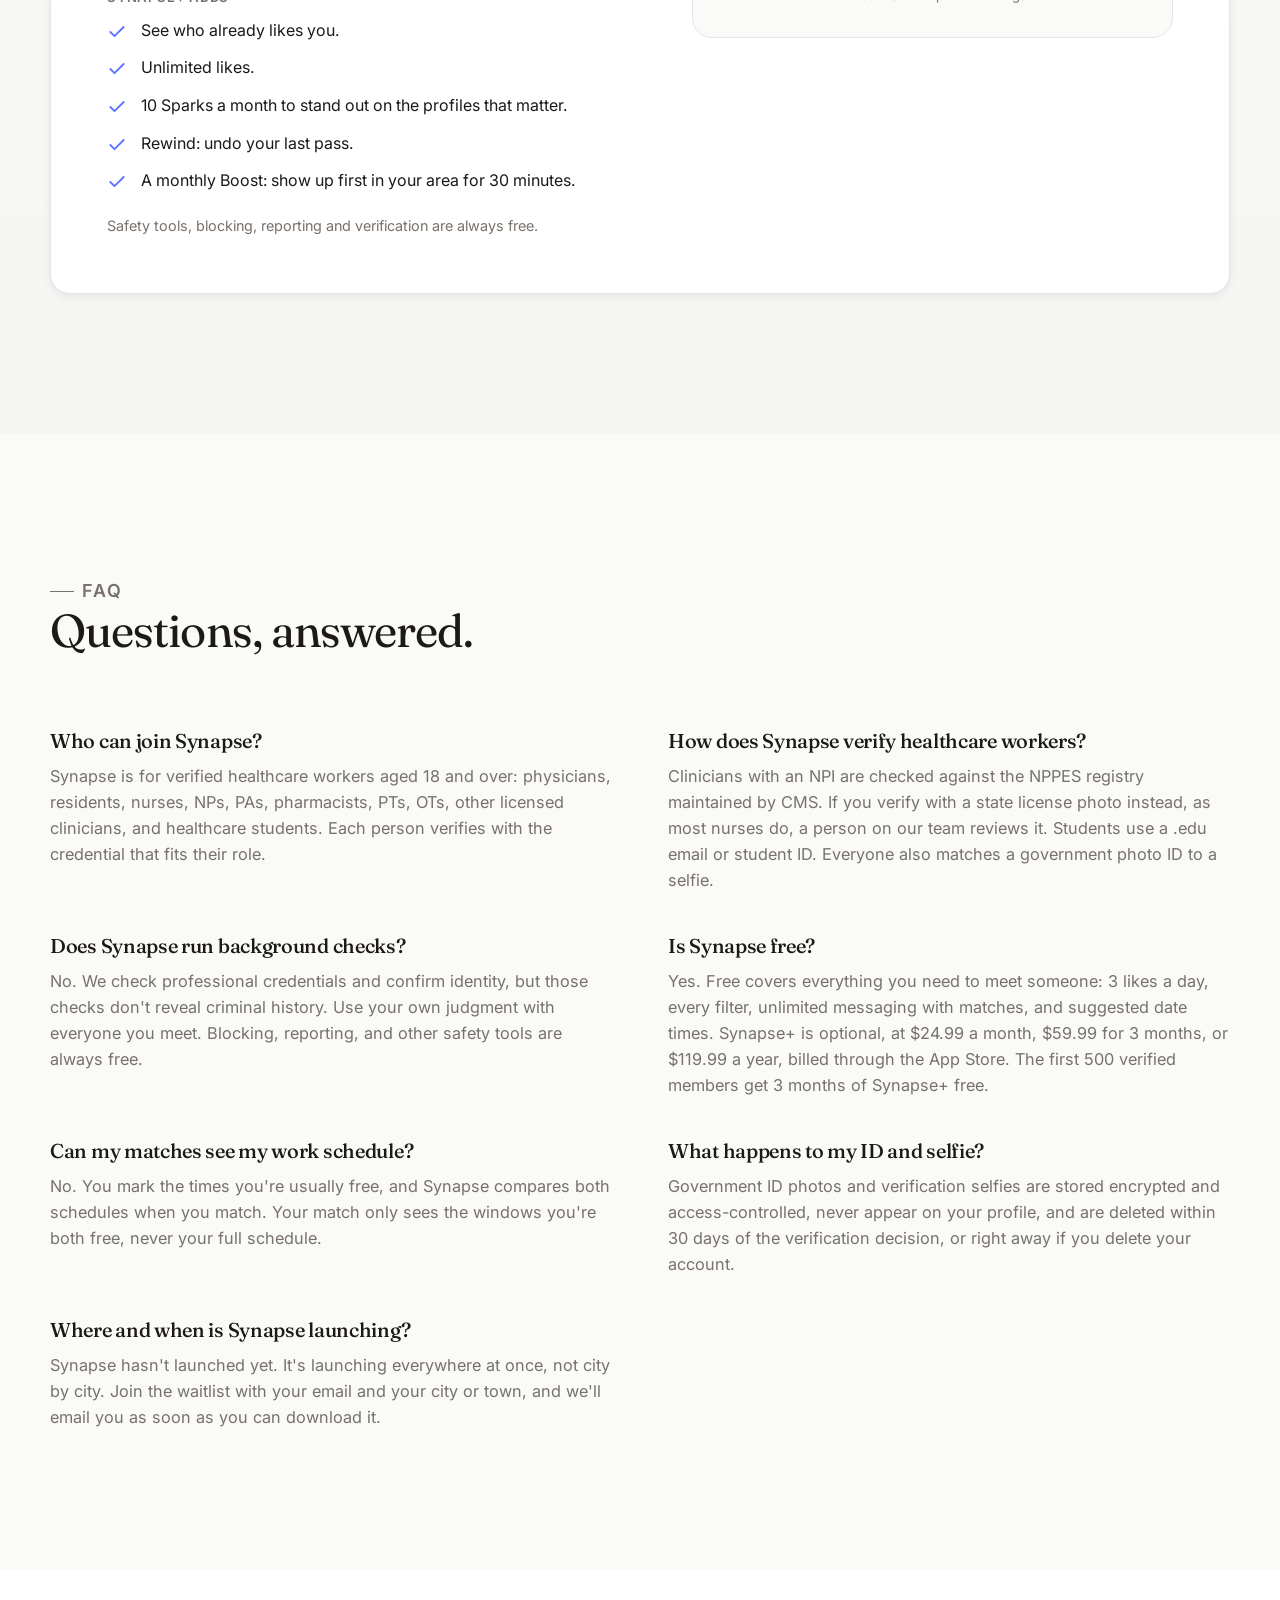
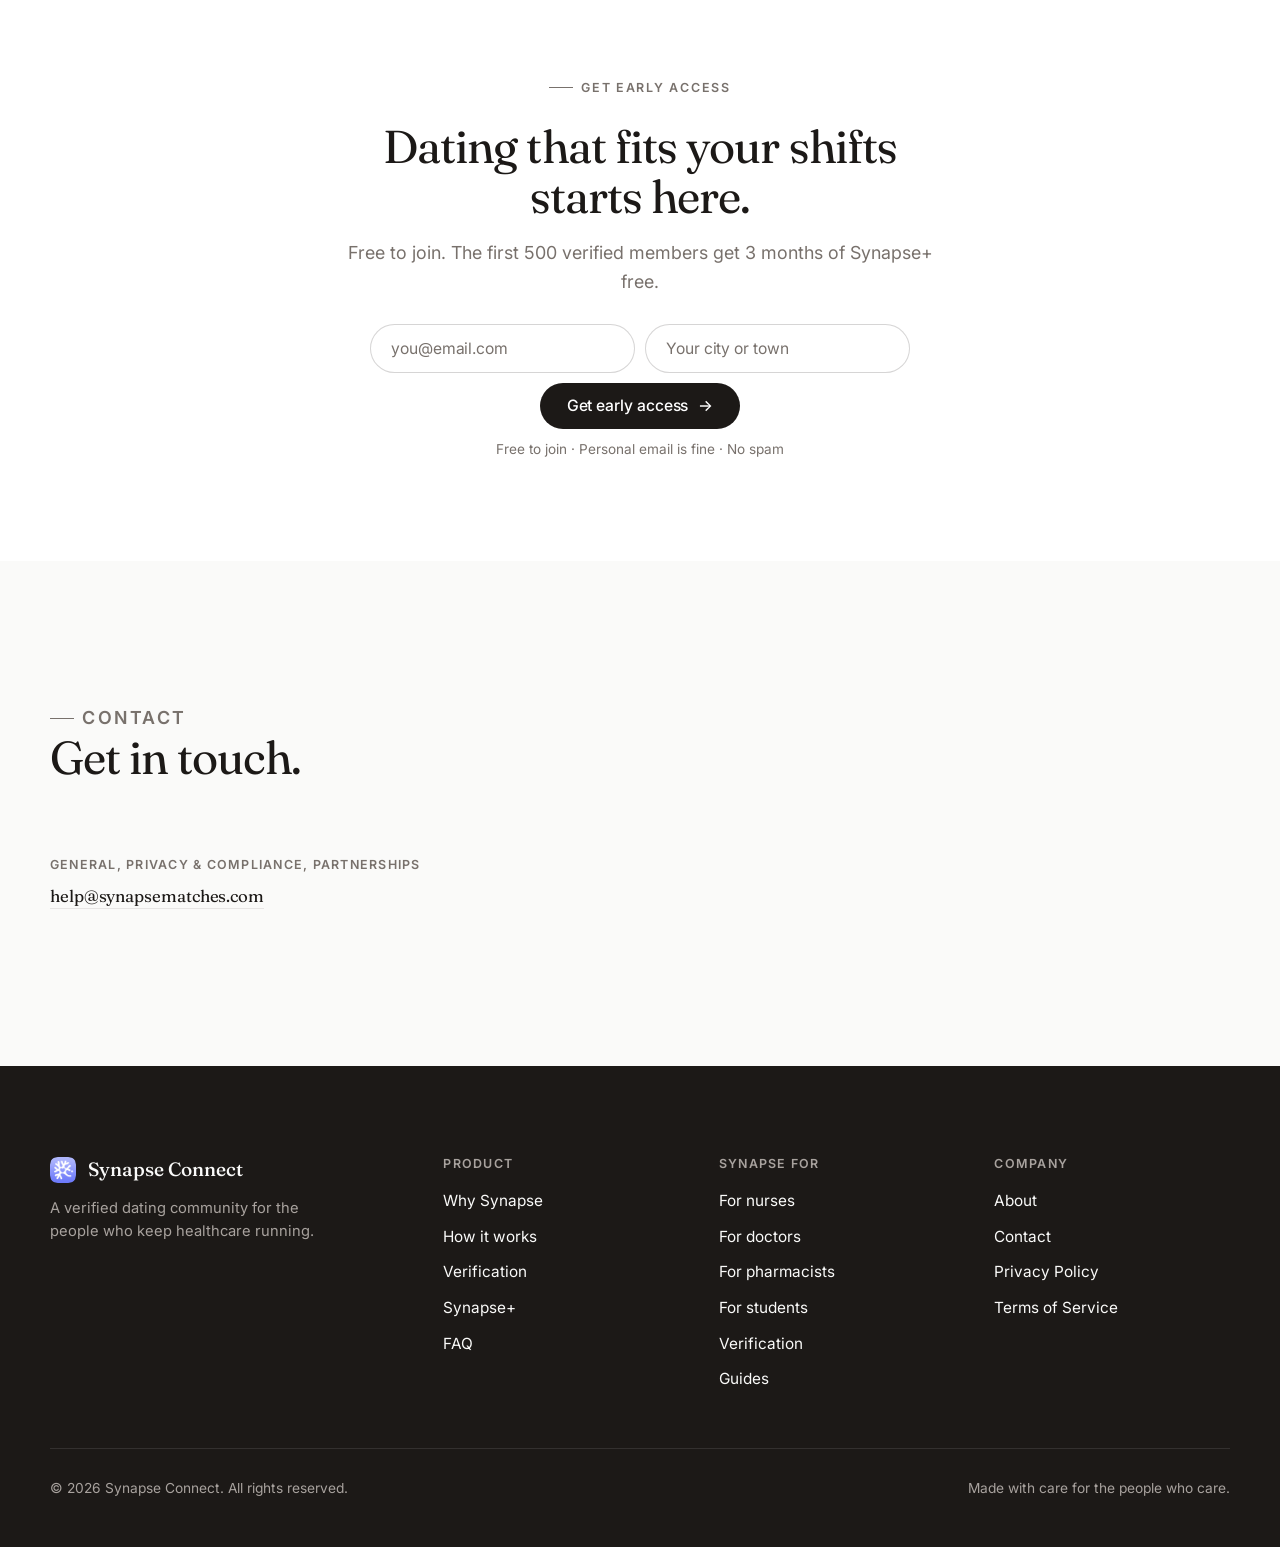
==== commit 7988d2d7: "fix(#587): pages print light, even with JavaScript off Pages load synapse-design v0.2.1's tokens.css" ====
--- a/index.html
+++ b/index.html
@@ -31,8 +31,8 @@
   <!-- Load the Google Fonts CSS without blocking first paint; text shows in the fallback face until it arrives. -->
   <link rel="preload" as="style" href="https://fonts.googleapis.com/css2?family=Fraunces:opsz,wght@9..144,400;9..144,500&family=Inter:wght@400;500;600&display=swap" onload="this.onload=null;this.rel='stylesheet'" />
   <noscript><link rel="stylesheet" href="https://fonts.googleapis.com/css2?family=Fraunces:opsz,wght@9..144,400;9..144,500&family=Inter:wght@400;500;600&display=swap" /></noscript>
-  <link rel="stylesheet" href="/ds/css/tokens.css?v=0.2.0" />
-  <link rel="stylesheet" href="style.css?v=2026-10-30a" />
+  <link rel="stylesheet" href="/ds/css/tokens.css?v=0.2.1" />
+  <link rel="stylesheet" href="style.css?v=2026-10-30b" />
   <script src="/theme.js?v=2026-10-30a" defer></script>
   <script type="application/ld+json">
   {
--- a/ds/css/tokens.css
+++ b/ds/css/tokens.css
@@ -1,4 +1,4 @@
-/* Generated by synapse-design v0.1.1 — edit it there, not here. */
+/* Generated by synapse-design v0.2.1 — edit it there, not here. */
 :root {
   --primary: #5c73ff;
   --primary-light: #8b9aff;
@@ -20,6 +20,18 @@
   --tab-bar: #ffffff;
   --tab-inactive: #a8a29e;
   --on-primary: #ffffff;
+  --card-fill: #ffffff;
+  --action: #5c73ff;
+  --action-pressed: #3a50e0;
+  --on-status: #ffffff;
+  --on-gradient: #1c1917;
+  --edge: #e7e5e4;
+  --scrim: rgba(0, 0, 0, 0.4);
+  --band: #1c1917;
+  --on-band: #fafaf9;
+  --on-band-muted: #a8a29e;
+  --on-band-link: #8b9aff;
+  --cta: #1c1917;
   --white: #ffffff;
   --black: #000000;
   --splash: #8f99fb;
@@ -54,42 +66,66 @@
   --font-display: Fraunces, "Iowan Old Style", "Apple Garamond", Georgia, "Times New Roman", serif;
 }
 
-@media (prefers-color-scheme: dark) {
+@media screen and (prefers-color-scheme: dark) {
   :root:not([data-theme="light"]) {
     --primary: #8b9aff;
     --primary-light: #b0bbff;
-    --primary-dark: #5c73ff;
-    --primary-tint: #1e2140;
+    --primary-dark: #8b9aff;
+    --primary-tint: #242a54;
     --coral: #fca5a1;
     --accent: #fbbf24;
-    --amber-tint: #451a03;
+    --amber-tint: #3a2a0c;
     --background: #1c1917;
     --surface: #292524;
-    --text: #fafaf9;
-    --text-secondary: #a8a29e;
-    --border: #44403c;
+    --text: #e7e5e4;
+    --text-secondary: #bab4b0;
+    --border: #57534e;
     --error: #f87171;
     --success: #4ade80;
     --tab-bar: #292524;
-    --tab-inactive: #78716c;
+    --tab-inactive: #968f8a;
+    --card-fill: #302c29;
+    --action: #3a50e0;
+    --action-pressed: #2f43c4;
+    --on-status: #1c1917;
+    --edge: #3a3532;
+    --scrim: rgba(0, 0, 0, 0.6);
+    --band: #302c29;
+    --on-band: #e7e5e4;
+    --on-band-muted: #bab4b0;
+    --on-band-link: #b0bbff;
+    --cta: #3a50e0;
   }
 }
 
-:root[data-theme="dark"] {
-  --primary: #8b9aff;
-  --primary-light: #b0bbff;
-  --primary-dark: #5c73ff;
-  --primary-tint: #1e2140;
-  --coral: #fca5a1;
-  --accent: #fbbf24;
-  --amber-tint: #451a03;
-  --background: #1c1917;
-  --surface: #292524;
-  --text: #fafaf9;
-  --text-secondary: #a8a29e;
-  --border: #44403c;
-  --error: #f87171;
-  --success: #4ade80;
-  --tab-bar: #292524;
-  --tab-inactive: #78716c;
+@media screen {
+  :root[data-theme="dark"] {
+    --primary: #8b9aff;
+    --primary-light: #b0bbff;
+    --primary-dark: #8b9aff;
+    --primary-tint: #242a54;
+    --coral: #fca5a1;
+    --accent: #fbbf24;
+    --amber-tint: #3a2a0c;
+    --background: #1c1917;
+    --surface: #292524;
+    --text: #e7e5e4;
+    --text-secondary: #bab4b0;
+    --border: #57534e;
+    --error: #f87171;
+    --success: #4ade80;
+    --tab-bar: #292524;
+    --tab-inactive: #968f8a;
+    --card-fill: #302c29;
+    --action: #3a50e0;
+    --action-pressed: #2f43c4;
+    --on-status: #1c1917;
+    --edge: #3a3532;
+    --scrim: rgba(0, 0, 0, 0.6);
+    --band: #302c29;
+    --on-band: #e7e5e4;
+    --on-band-muted: #bab4b0;
+    --on-band-link: #b0bbff;
+    --cta: #3a50e0;
+  }
 }
--- a/style.css
+++ b/style.css
@@ -11,6 +11,9 @@
 }
 :root[data-theme="light"] { color-scheme: light; }
 :root[data-theme="dark"] { color-scheme: dark; }
+/* Printed pages use the light theme even with JavaScript off: the design system's dark colours are
+   screen-only, and this keeps the browser's own controls light too (card #587). */
+@media print { :root, :root[data-theme="dark"] { color-scheme: light; } }
 
 * { box-sizing: border-box; }
 
